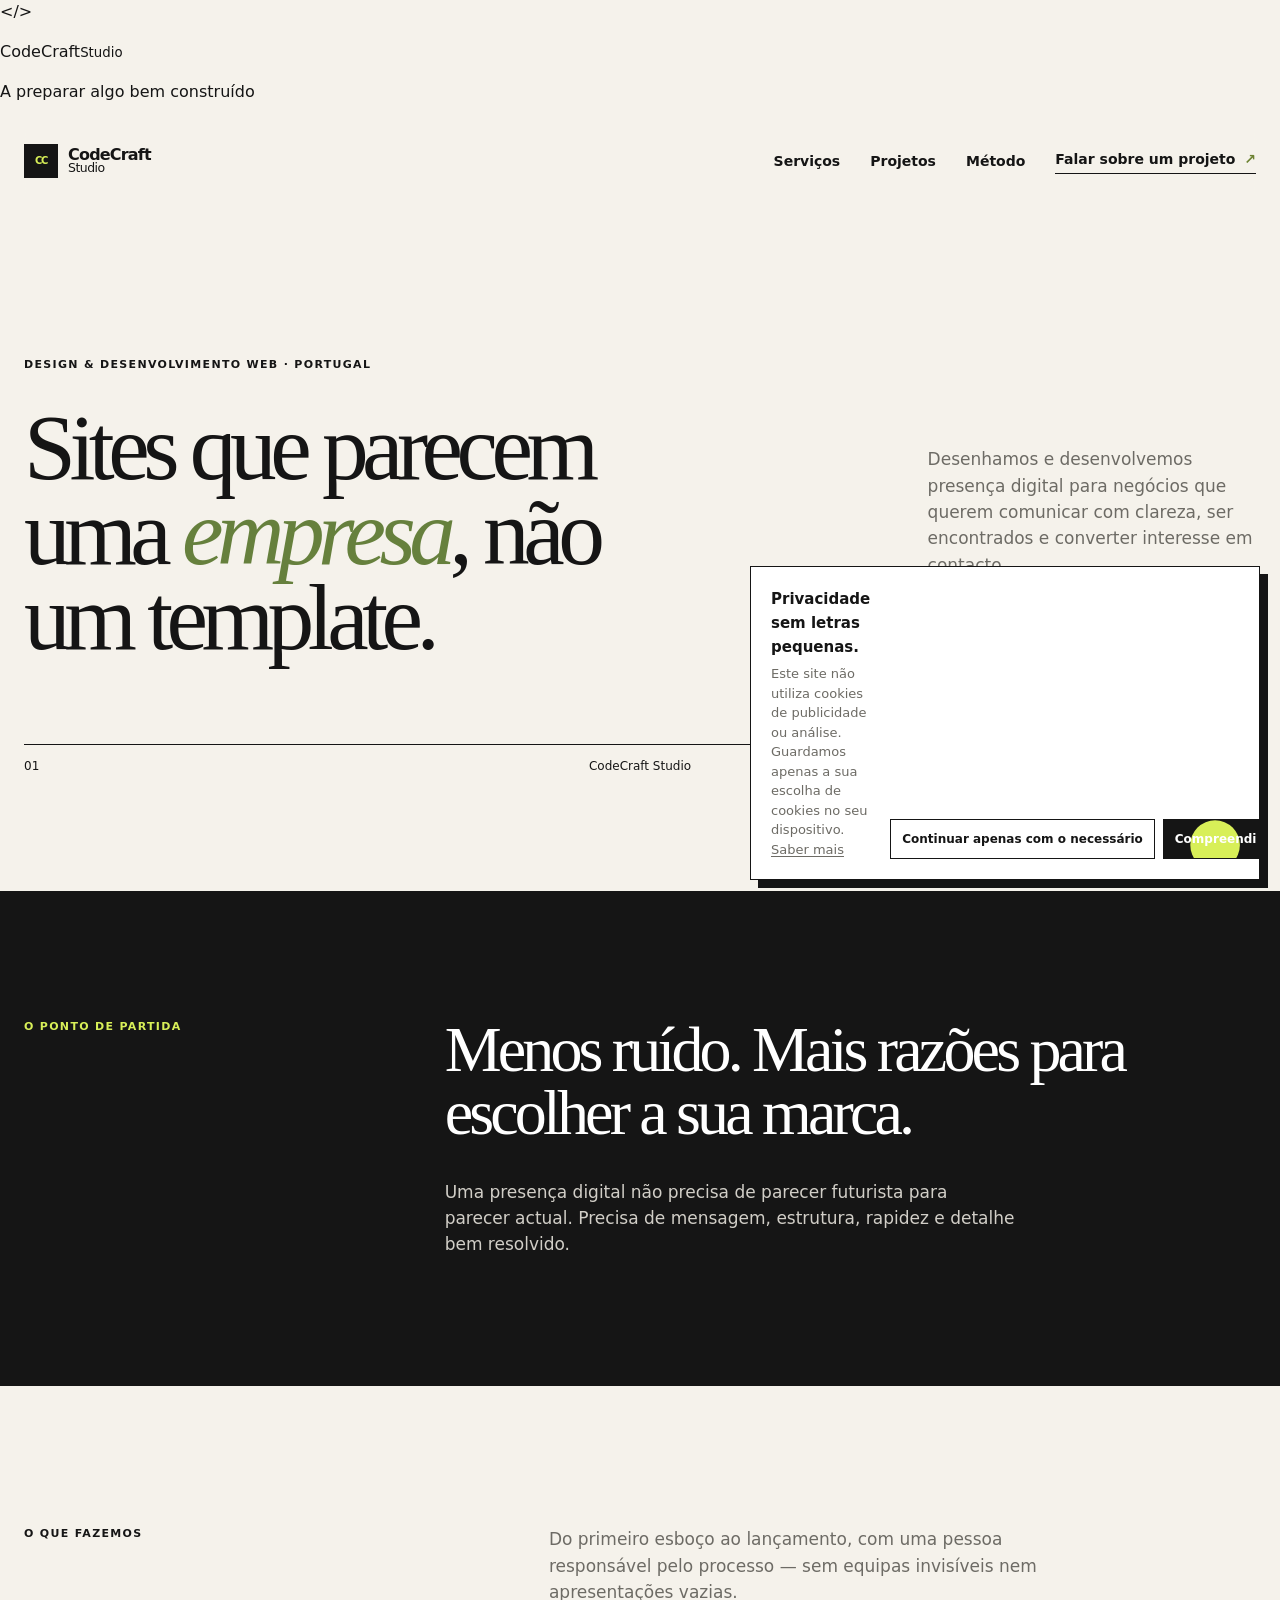
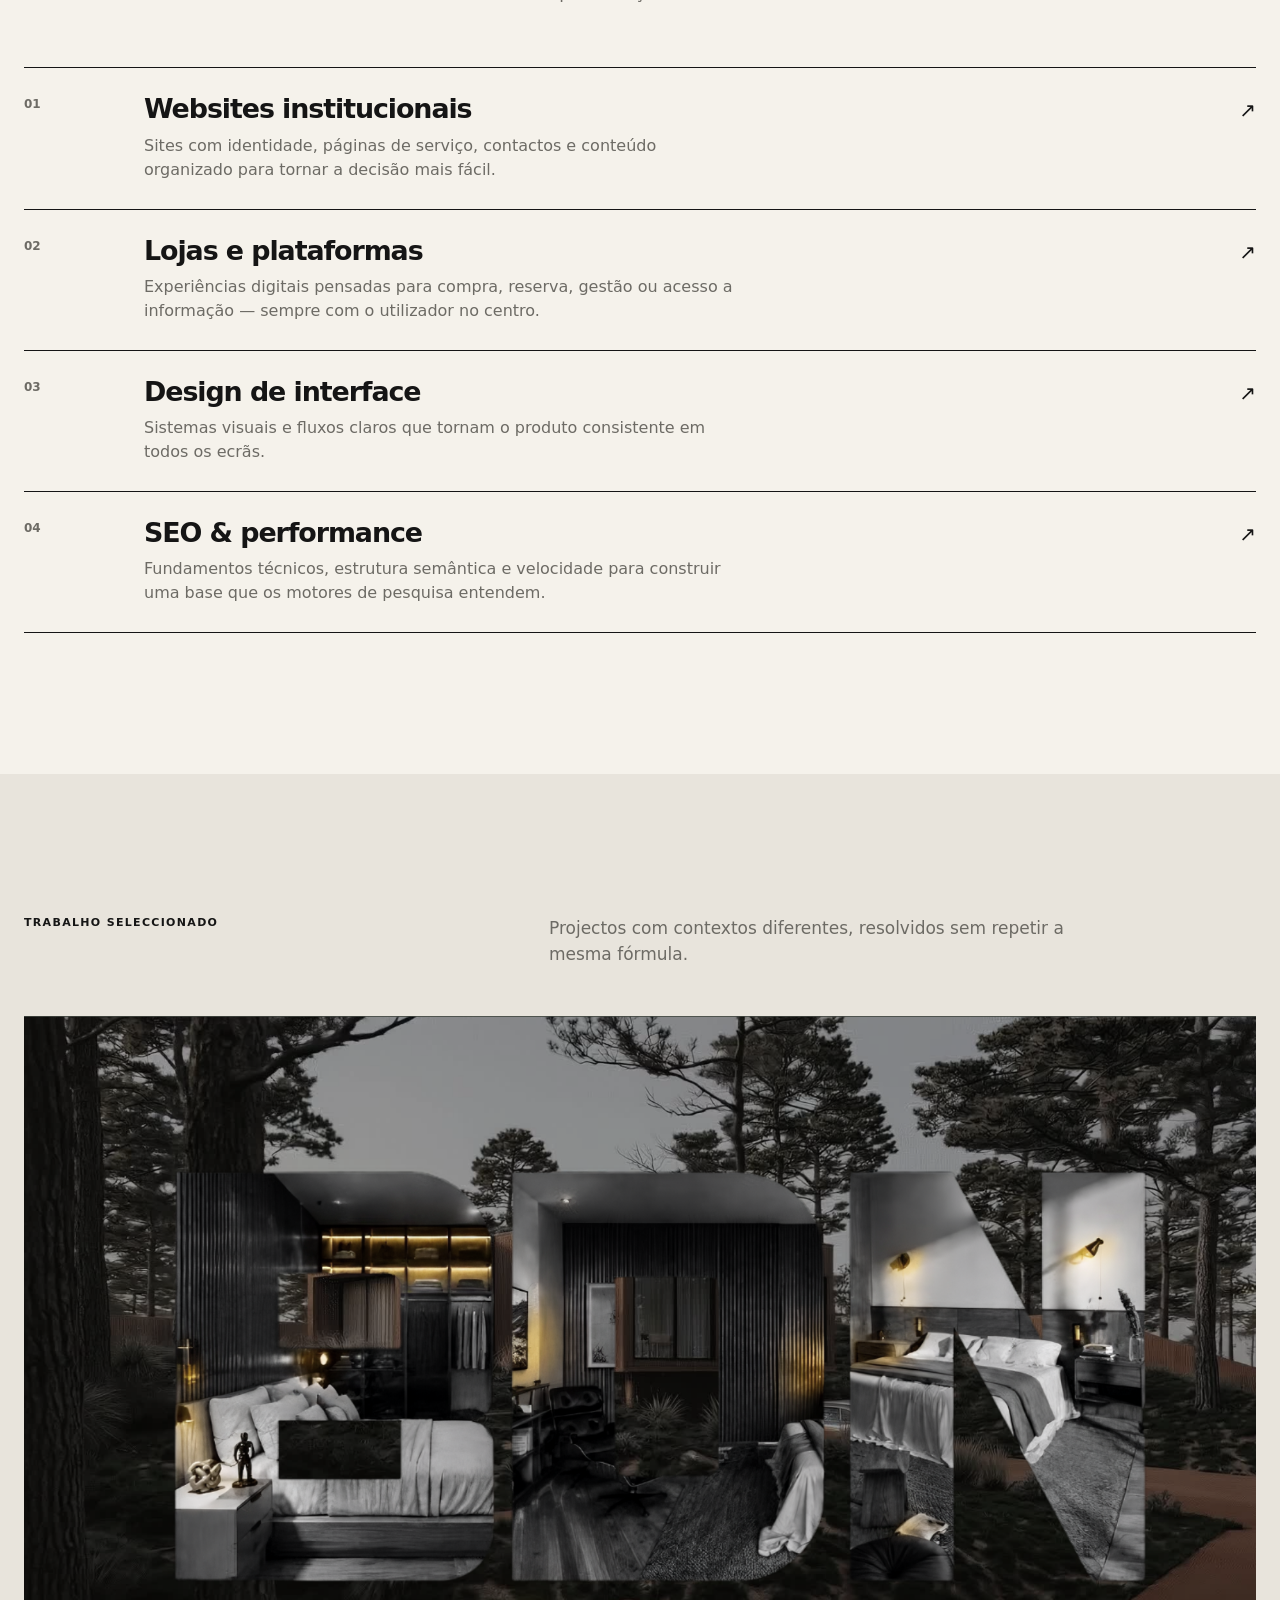
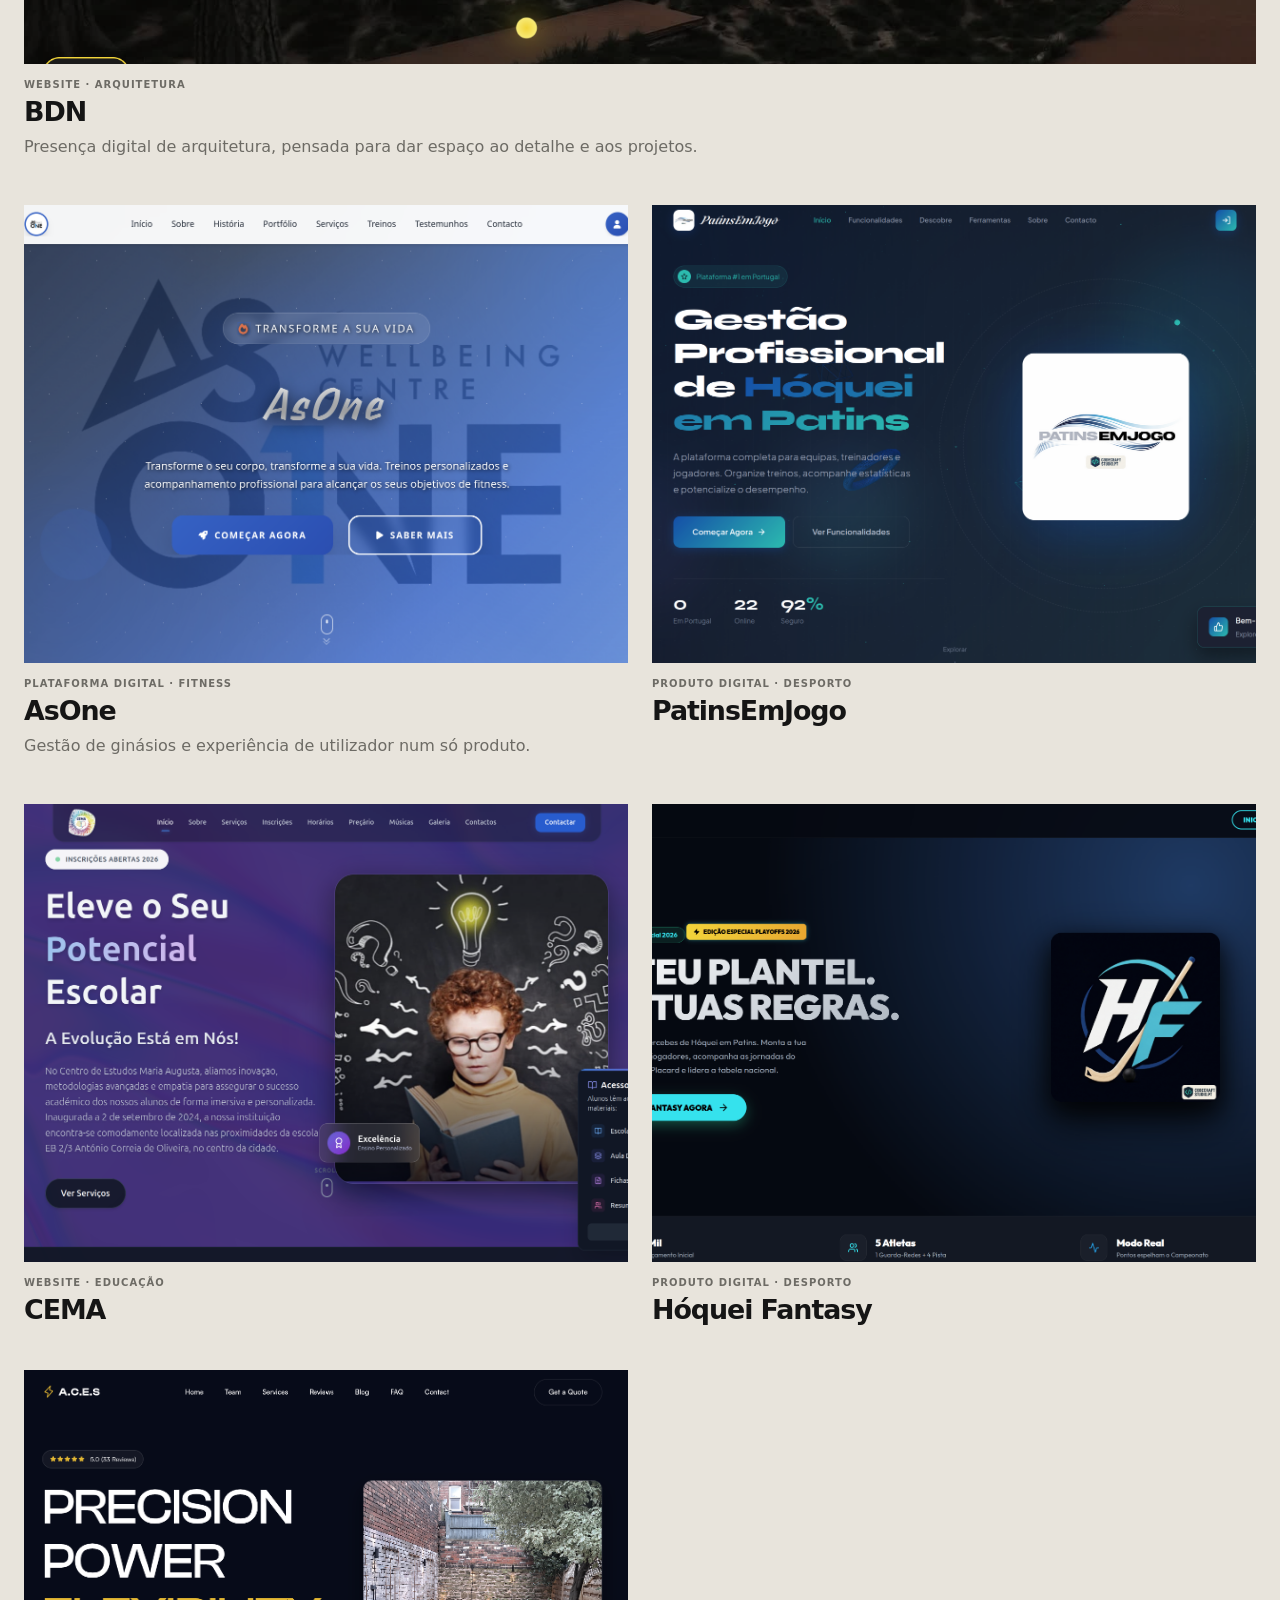
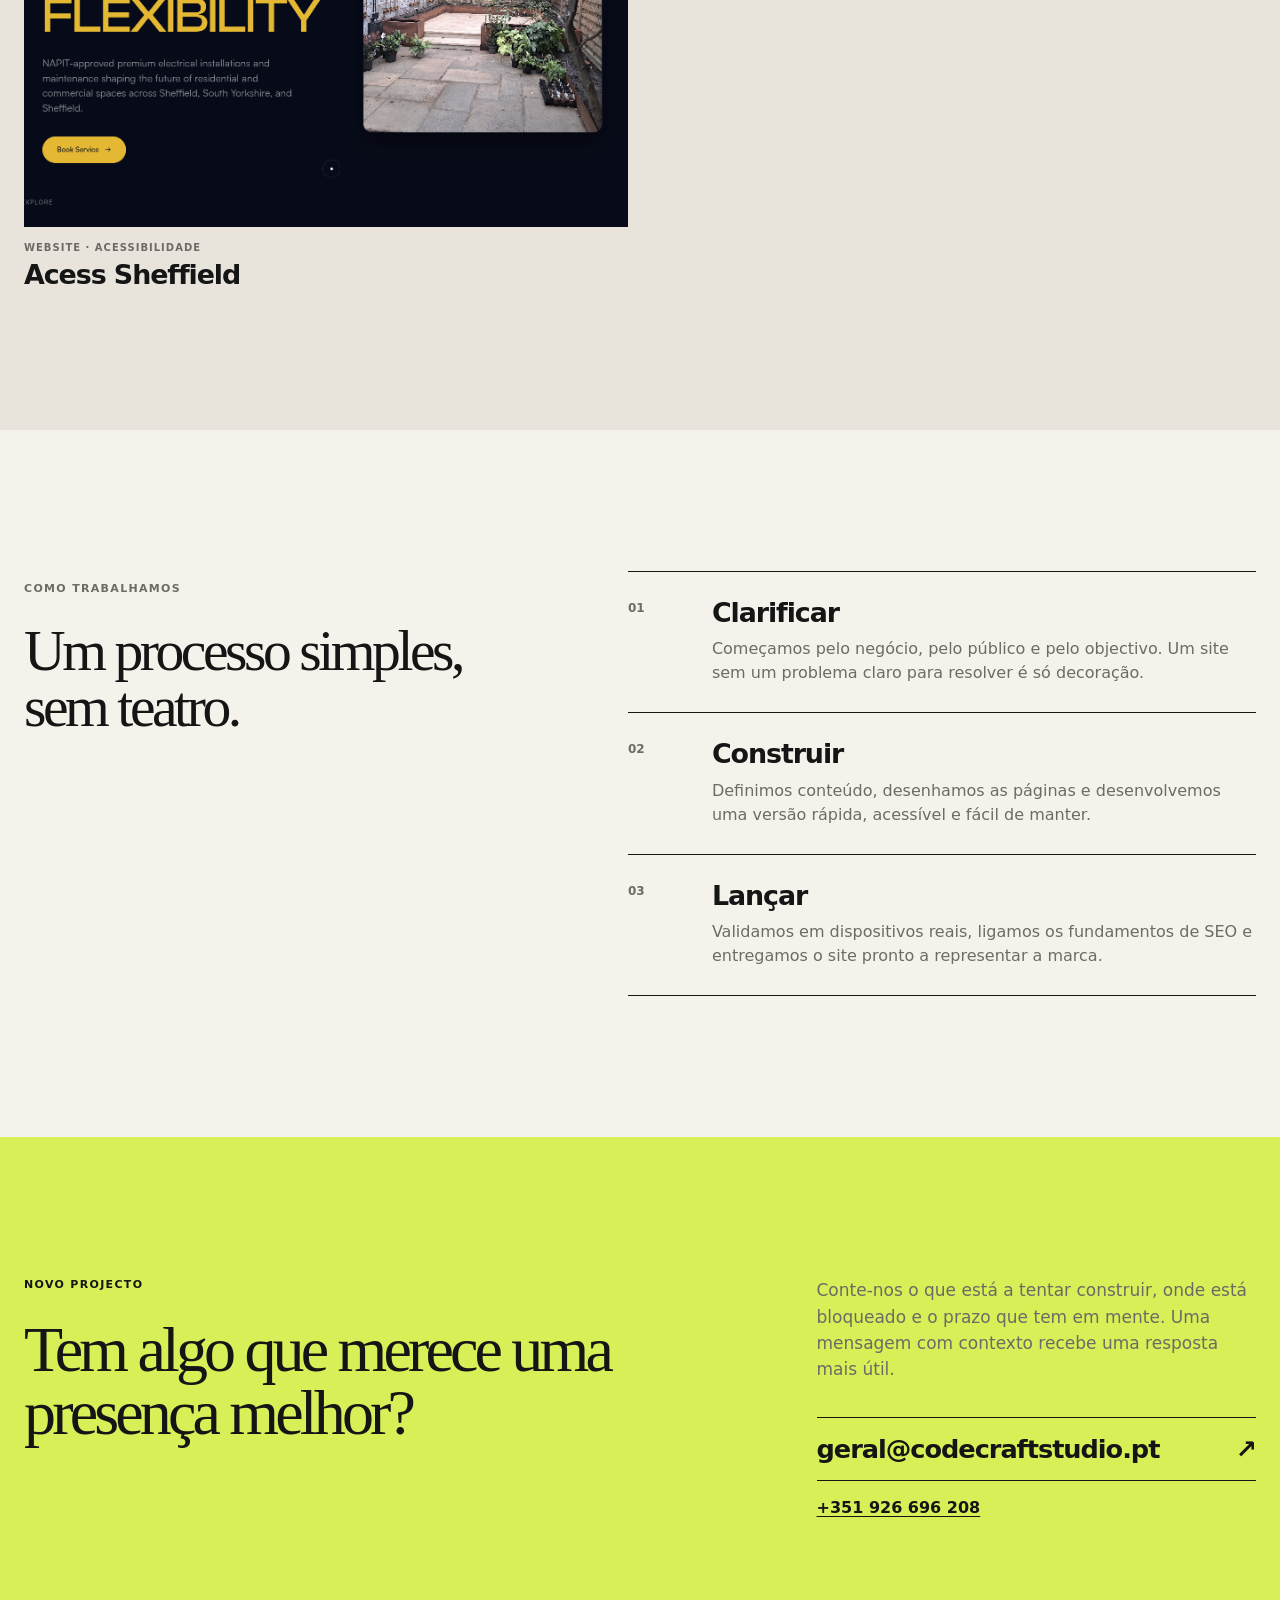
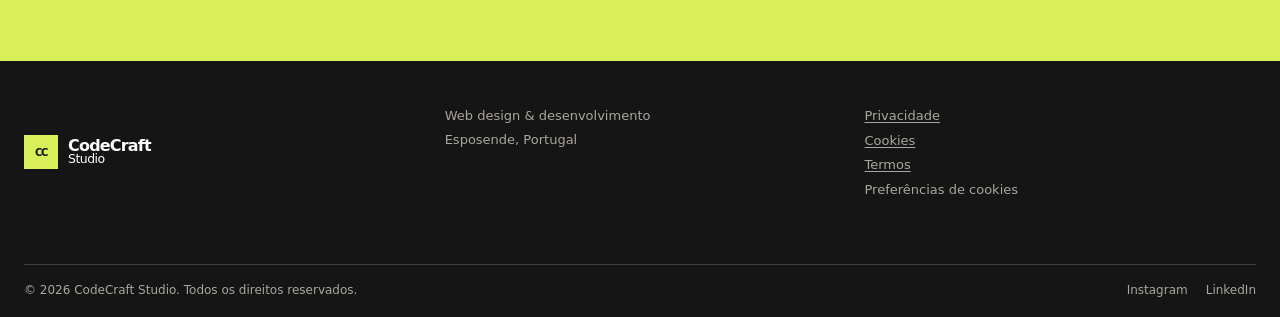
==== index.html @ 7b762110 "Add files via upload" ====
<!doctype html>
<html lang="pt-PT">
<head>
  <meta charset="utf-8">
  <meta name="viewport" content="width=device-width, initial-scale=1">
  <meta name="theme-color" content="#151515">
  <meta name="description" content="CodeCraft Studio cria websites claros, rápidos e pensados para dar trabalho a sério à sua marca.">
  <link rel="canonical" href="https://codecraftstudio.site/">
  <link rel="icon" href="icon-192x192.png" type="image/png">
  <link rel="manifest" href="site.webmanifest">
  <meta property="og:type" content="website">
  <meta property="og:locale" content="pt_PT">
  <meta property="og:title" content="CodeCraft Studio — websites que dão espaço ao seu negócio">
  <meta property="og:description" content="Design, desenvolvimento e estratégia digital para negócios que querem ser levados a sério.">
  <meta property="og:url" content="https://codecraftstudio.site/">
  <meta property="og:image" content="https://codecraftstudio.site/logo2.png">
  <title>CodeCraft Studio — Websites com substância</title>
  <link rel="stylesheet" href="styles.css">
  <link rel="stylesheet" href="fixes.css">
  <link rel="stylesheet" href="motion.css">
  <link rel="stylesheet" href="loader.css">
  <link rel="stylesheet" href="animation-overrides.css">
  <script>document.documentElement.classList.add('loader-enabled');window.setTimeout(function(){document.documentElement.classList.remove('loader-enabled')},3500);</script>
  <script type="application/ld+json">{"@context":"https://schema.org","@type":"ProfessionalService","name":"CodeCraft Studio","url":"https://codecraftstudio.site/","email":"geral@codecraftstudio.pt","telephone":"+351926696208","address":{"@type":"PostalAddress","addressLocality":"Esposende","addressCountry":"PT"},"areaServed":"PT","sameAs":["https://www.instagram.com/code_craft_studio","https://www.linkedin.com/in/gil-abreu-51b3b53b0"]}</script>
</head>
<body>
  <div class="site-loader" role="status" aria-live="polite" aria-label="A carregar o website">
    <div class="loader-inner"><div class="loader-mark">&lt;/&gt;</div><p class="loader-wordmark">CodeCraft<small>Studio</small></p><p class="loader-caption">A preparar algo bem construído</p><div class="loader-track" aria-hidden="true"><span></span></div></div>
  </div>
  <a class="skip-link" href="#conteudo">Saltar para o conteúdo</a>
  <header class="site-header" data-header>
    <div class="shell nav-wrap">
      <a class="brand" href="#top" aria-label="CodeCraft Studio — início"><span class="brand-mark">CC</span><span>CodeCraft<br><small>Studio</small></span></a>
      <button class="menu-button" type="button" aria-expanded="false" aria-controls="main-nav" data-menu-button>Menu <span></span></button>
      <nav id="main-nav" class="main-nav" aria-label="Navegação principal" data-menu>
        <a href="#servicos">Serviços</a><a href="#projetos">Projetos</a><a href="#metodo">Método</a><a class="nav-contact" href="#contacto">Falar sobre um projeto <span aria-hidden="true">↗</span></a>
      </nav>
    </div>
  </header>
  <main id="conteudo">
    <section id="top" class="hero shell">
      <div class="eyebrow">Design & desenvolvimento web · Portugal</div>
      <div class="hero-grid"><h1>Sites que parecem<br>uma <em>empresa</em>, não<br>um template.</h1><div class="hero-aside"><p>Desenhamos e desenvolvemos presença digital para negócios que querem comunicar com clareza, ser encontrados e converter interesse em contacto.</p><a class="button button-dark" href="#contacto">Começar uma conversa <span aria-hidden="true">→</span></a></div></div>
      <div class="hero-rule"><span>01</span><span>CodeCraft Studio</span><span>Esposende · Portugal</span></div>
    </section>
    <section class="statement" aria-labelledby="statement-title"><div class="shell statement-grid"><p class="section-label">O ponto de partida</p><div><h2 id="statement-title">Menos ruído. Mais razões para escolher a sua marca.</h2><p class="lead">Uma presença digital não precisa de parecer futurista para parecer actual. Precisa de mensagem, estrutura, rapidez e detalhe bem resolvido.</p></div></div></section>
    <section id="servicos" class="services shell section"><div class="section-head"><p class="section-label">O que fazemos</p><p>Do primeiro esboço ao lançamento, com uma pessoa responsável pelo processo — sem equipas invisíveis nem apresentações vazias.</p></div><div class="service-list">
      <article><span>01</span><div><h3>Websites institucionais</h3><p>Sites com identidade, páginas de serviço, contactos e conteúdo organizado para tornar a decisão mais fácil.</p></div><span class="service-arrow">↗</span></article>
      <article><span>02</span><div><h3>Lojas e plataformas</h3><p>Experiências digitais pensadas para compra, reserva, gestão ou acesso a informação — sempre com o utilizador no centro.</p></div><span class="service-arrow">↗</span></article>
      <article><span>03</span><div><h3>Design de interface</h3><p>Sistemas visuais e fluxos claros que tornam o produto consistente em todos os ecrãs.</p></div><span class="service-arrow">↗</span></article>
      <article><span>04</span><div><h3>SEO & performance</h3><p>Fundamentos técnicos, estrutura semântica e velocidade para construir uma base que os motores de pesquisa entendem.</p></div><span class="service-arrow">↗</span></article>
    </div></section>
    <section id="projetos" class="work section"><div class="shell"><div class="section-head work-head"><p class="section-label">Trabalho seleccionado</p><p>Projectos com contextos diferentes, resolvidos sem repetir a mesma fórmula.</p></div><div class="work-grid">
      <a class="project project-featured" href="https://bdn.pt" target="_blank" rel="noopener noreferrer"><figure><img src="bdn-showcase.png" alt="Projeto residencial apresentado pela BDN" loading="eager"></figure><div><span>Website · Arquitetura</span><h3>BDN</h3><p>Presença digital de arquitetura, pensada para dar espaço ao detalhe e aos projetos.</p></div></a>
      <a class="project" href="https://asone.pt" target="_blank" rel="noopener noreferrer"><figure><img src="asone.png" alt="Página da plataforma AsOne" loading="lazy"></figure><div><span>Plataforma digital · Fitness</span><h3>AsOne</h3><p>Gestão de ginásios e experiência de utilizador num só produto.</p></div></a>
      <a class="project" href="https://patinsemjogo.pt" target="_blank" rel="noopener noreferrer"><figure><img src="patinsemjogo.png" alt="Página do projeto PatinsEmJogo" loading="lazy"></figure><div><span>Produto digital · Desporto</span><h3>PatinsEmJogo</h3></div></a>
      <a class="project" href="https://cemacentrodeestudos.pt" target="_blank" rel="noopener noreferrer"><figure><img src="cema.png" alt="Página do CEMA" loading="lazy"></figure><div><span>Website · Educação</span><h3>CEMA</h3></div></a>
      <a class="project" href="https://hoqueifantasy.site" target="_blank" rel="noopener noreferrer"><figure><img src="hoqueifantasy.png" alt="Página do Hóquei Fantasy" loading="lazy"></figure><div><span>Produto digital · Desporto</span><h3>Hóquei Fantasy</h3></div></a>
      <a class="project" href="https://acessheffield.co.uk" target="_blank" rel="noopener noreferrer"><figure><img src="aces.png" alt="Página da Acess Sheffield" loading="lazy"></figure><div><span>Website · Acessibilidade</span><h3>Acess Sheffield</h3></div></a>
    </div></div></section>
    <section id="metodo" class="method shell section"><div class="method-title"><p class="section-label">Como trabalhamos</p><h2>Um processo simples, sem teatro.</h2></div><ol>
      <li><span>01</span><div><h3>Clarificar</h3><p>Começamos pelo negócio, pelo público e pelo objectivo. Um site sem um problema claro para resolver é só decoração.</p></div></li>
      <li><span>02</span><div><h3>Construir</h3><p>Definimos conteúdo, desenhamos as páginas e desenvolvemos uma versão rápida, acessível e fácil de manter.</p></div></li>
      <li><span>03</span><div><h3>Lançar</h3><p>Validamos em dispositivos reais, ligamos os fundamentos de SEO e entregamos o site pronto a representar a marca.</p></div></li>
    </ol></section>
    <section id="contacto" class="contact"><div class="shell contact-grid"><div><p class="section-label">Novo projecto</p><h2>Tem algo que merece uma presença melhor?</h2></div><div class="contact-content"><p>Conte-nos o que está a tentar construir, onde está bloqueado e o prazo que tem em mente. Uma mensagem com contexto recebe uma resposta mais útil.</p><a class="contact-mail" href="mailto:geral@codecraftstudio.pt">geral@codecraftstudio.pt <span>↗</span></a><a class="contact-phone" href="tel:+351926696208">+351 926 696 208</a></div></div></section>
  </main>
  <footer class="site-footer"><div class="shell footer-top"><a class="brand brand-footer" href="#top"><span class="brand-mark">CC</span><span>CodeCraft<br><small>Studio</small></span></a><div><p>Web design & desenvolvimento</p><p>Esposende, Portugal</p></div><div class="footer-links"><a href="privacy.html">Privacidade</a><a href="cookies.html">Cookies</a><a href="terms.html">Termos</a><button type="button" data-open-consent>Preferências de cookies</button></div></div><div class="shell footer-bottom"><p>© <span data-year></span> CodeCraft Studio. Todos os direitos reservados.</p><div><a href="https://www.instagram.com/code_craft_studio" target="_blank" rel="noopener noreferrer">Instagram</a><a href="https://www.linkedin.com/in/gil-abreu-51b3b53b0" target="_blank" rel="noopener noreferrer">LinkedIn</a></div></div></footer>
  <aside class="cookie-banner" hidden data-cookie-banner aria-label="Preferências de cookies"><div><strong>Privacidade sem letras pequenas.</strong><p>Este site não utiliza cookies de publicidade ou análise. Guardamos apenas a sua escolha de cookies no seu dispositivo. <a href="cookies.html">Saber mais</a></p></div><div class="cookie-actions"><button class="button button-plain" type="button" data-cookie-necessary>Continuar apenas com o necessário</button><button class="button button-dark" type="button" data-cookie-accept>Compreendi</button></div></aside>
  <dialog class="consent-dialog" data-consent-dialog aria-labelledby="consent-title"><form method="dialog"><button class="dialog-close" aria-label="Fechar">×</button><p class="section-label">Preferências de cookies</p><h2 id="consent-title">Só o estritamente necessário.</h2><p>Não carregamos serviços de medição, publicidade ou perfis de redes sociais. A escolha abaixo é guardada localmente para não voltar a mostrar este aviso a cada visita.</p><div class="cookie-row"><div><strong>Necessários</strong><small>Guardam a sua escolha de privacidade.</small></div><span class="always-on">Sempre activos</span></div><div class="dialog-actions"><button class="button button-plain" value="close">Fechar</button><button class="button button-dark" type="button" data-cookie-necessary>Guardar preferência</button></div></form></dialog>
  <script src="main.js"></script>
  <script src="motion.js"></script>
  <script src="loader.js"></script>
</body>
</html>
---- styles.css ----
:root{--ink:#151515;--paper:#f5f2eb;--white:#fff;--muted:#6d6b65;--line:#d4d0c7;--lime:#d8ef58;--serif:Georgia,'Times New Roman',serif;--sans:Inter,ui-sans-serif,system-ui,-apple-system,BlinkMacSystemFont,'Segoe UI',sans-serif}*{box-sizing:border-box}html{scroll-behavior:smooth}body{margin:0;background:var(--paper);color:var(--ink);font-family:var(--sans);font-size:16px;line-height:1.5}a{color:inherit;text-underline-offset:.18em}button{font:inherit}.shell{width:min(100% - 48px,1240px);margin-inline:auto}.skip-link{position:fixed;top:8px;left:8px;z-index:99;transform:translateY(-160%);background:var(--lime);color:var(--ink);padding:10px 14px}.skip-link:focus{transform:none}.site-header{position:sticky;top:0;z-index:10;background:color-mix(in srgb,var(--paper) 92%,transparent);border-bottom:1px solid transparent;backdrop-filter:blur(12px)}.site-header.is-scrolled{border-color:var(--line)}.nav-wrap{min-height:82px;display:flex;align-items:center;justify-content:space-between}.brand{display:inline-flex;align-items:center;gap:10px;text-decoration:none;font-weight:800;line-height:.78;letter-spacing:-.05em}.brand small{font-size:.78em;font-weight:500;letter-spacing:-.04em}.brand-mark{width:34px;height:34px;display:grid;place-items:center;background:var(--ink);color:var(--lime);font-size:10px;letter-spacing:-.13em}.main-nav{display:flex;align-items:center;gap:30px;font-size:14px;font-weight:600}.main-nav a{text-decoration:none}.main-nav>a:not(.nav-contact):hover{color:var(--muted)}.nav-contact{border-bottom:1px solid var(--ink);padding-bottom:3px}.nav-contact span{color:#6d8232;margin-left:4px}.menu-button{display:none;border:0;background:none;font-weight:700}.menu-button span{display:inline-block;width:14px;border-top:1px solid;margin-left:5px;vertical-align:middle}.hero{padding:clamp(86px,12vw,174px) 0 0}.eyebrow,.section-label{margin:0;text-transform:uppercase;letter-spacing:.12em;font-size:11px;font-weight:800}.hero-grid{display:grid;grid-template-columns:minmax(0,1.65fr) minmax(280px,.65fr);align-items:end;gap:70px;margin:32px 0 84px}.hero h1{margin:0;font-family:var(--serif);font-size:clamp(50px,7.3vw,108px);line-height:.91;font-weight:400;letter-spacing:-.07em}.hero h1 em{color:#66803d;font-style:italic}.hero-aside{padding-bottom:5px}.hero-aside p,.section-head>p:last-child,.lead,.contact-content>p{margin:0;color:var(--muted);font-size:17px;line-height:1.55}.button{display:inline-flex;align-items:center;justify-content:center;gap:20px;border:1px solid var(--ink);padding:13px 16px;text-decoration:none;cursor:pointer;font-size:14px;font-weight:750;transition:background .18s,color .18s}.button-dark{margin-top:28px;background:var(--ink);color:var(--white)}.button-dark:hover{background:var(--lime);color:var(--ink)}.button-plain{background:transparent;color:var(--ink)}.button-plain:hover{background:var(--ink);color:var(--white)}.hero-rule{display:grid;grid-template-columns:1fr 1fr 1fr;padding:12px 0;border-top:1px solid var(--ink);font-size:12px}.hero-rule span:nth-child(2){text-align:center}.hero-rule span:last-child{text-align:right}.statement{margin-top:104px;padding:clamp(60px,10vw,145px) 0;background:var(--ink);color:var(--white)}.statement-grid{display:grid;grid-template-columns:.65fr 1.35fr;gap:30px}.statement .section-label{color:var(--lime)}h2{margin:0;font-family:var(--serif);font-size:clamp(38px,5vw,72px);font-weight:400;letter-spacing:-.06em;line-height:.98}.statement h2{max-width:790px}.lead{max-width:570px;margin-top:34px;color:#d1cec7}.section{padding:clamp(76px,11vw,150px) 0}.section-head{display:grid;grid-template-columns:.7fr 1fr;gap:30px;align-items:start;margin-bottom:62px}.section-head>p:last-child{max-width:535px}.service-list{border-top:1px solid var(--ink)}.service-list article{display:grid;grid-template-columns:100px 1fr 40px;gap:20px;padding:27px 0;border-bottom:1px solid var(--ink);align-items:start}.service-list article>span:first-child,.method li>span{font-size:12px;font-weight:700;color:var(--muted)}.service-list h3,.project h3,.method h3{margin:0;font-size:clamp(21px,2.1vw,30px);letter-spacing:-.04em;line-height:1.05}.service-list p,.method p{margin:10px 0 0;max-width:590px;color:var(--muted)}.service-arrow{text-align:right;font-size:20px}.work{background:#e8e4dc}.work-head{margin-bottom:48px}.work-grid{display:grid;grid-template-columns:repeat(2,1fr);gap:46px 24px}.project{display:block;text-decoration:none}.project-featured{grid-column:span 2}.project figure{margin:0;overflow:hidden;background:#d7d2c8;aspect-ratio:1.32}.project-featured figure{aspect-ratio:1.9}.project img{width:100%;height:100%;object-fit:cover;object-position:top;filter:saturate(.72);transition:transform .45s ease,filter .45s ease}.project:hover img{transform:scale(1.025);filter:saturate(1)}.project div{padding-top:13px}.project span{display:block;color:var(--muted);text-transform:uppercase;letter-spacing:.1em;font-size:10px;font-weight:750;margin-bottom:6px}.project p{margin:9px 0 0;color:var(--muted)}.method{display:grid;grid-template-columns:.9fr 1.1fr;gap:90px}.method-title h2{font-size:clamp(42px,4.5vw,62px);margin-top:25px}.method ol{margin:0;padding:0;list-style:none;border-top:1px solid var(--ink)}.method li{display:grid;grid-template-columns:64px 1fr;gap:20px;padding:27px 0;border-bottom:1px solid var(--ink)}.contact{background:var(--lime);padding:clamp(75px,11vw,145px) 0}.contact-grid{display:grid;grid-template-columns:1.25fr .75fr;gap:60px}.contact h2{max-width:650px;margin-top:25px}.contact-content{align-self:end}.contact-mail{display:flex;justify-content:space-between;gap:10px;margin-top:34px;padding:12px 0;border-top:1px solid var(--ink);border-bottom:1px solid var(--ink);font-size:clamp(20px,2vw,29px);font-weight:760;letter-spacing:-.04em;text-decoration:none}.contact-phone{display:inline-block;margin-top:15px;font-weight:650}.site-footer{background:var(--ink);color:var(--white);padding:45px 0 18px}.footer-top{display:grid;grid-template-columns:1fr 1fr 1fr;gap:30px;padding-bottom:65px}.brand-footer .brand-mark{background:var(--lime);color:var(--ink)}.footer-top p{margin:0 0 5px;color:#aaa69e;font-size:13px}.footer-links{display:flex;flex-direction:column;gap:5px;align-items:flex-start;font-size:13px}.footer-links a,.footer-links button{color:#aaa69e;background:none;border:0;padding:0;text-align:left;cursor:pointer}.footer-links a:hover,.footer-links button:hover{color:var(--white)}.footer-bottom{display:flex;justify-content:space-between;border-top:1px solid #3e3d3a;padding-top:16px;color:#aaa69e;font-size:12px}.footer-bottom p{margin:0}.footer-bottom div{display:flex;gap:18px}.footer-bottom a{text-decoration:none}.cookie-banner{position:fixed;z-index:20;right:20px;bottom:20px;max-width:510px;padding:20px;background:var(--white);border:1px solid var(--ink);box-shadow:8px 8px 0 var(--ink);display:flex;align-items:end;gap:20px}.cookie-banner strong{font-size:15px}.cookie-banner p{margin:5px 0 0;color:var(--muted);font-size:13px}.cookie-actions{display:flex;gap:8px;flex-shrink:0}.cookie-actions .button{margin:0;padding:10px 11px;font-size:12px}.consent-dialog{width:min(100% - 32px,560px);border:1px solid var(--ink);padding:34px;background:var(--paper);box-shadow:12px 12px 0 var(--ink)}.consent-dialog::backdrop{background:rgba(21,21,21,.7)}.consent-dialog h2{font-size:38px;margin:18px 0}.consent-dialog p{color:var(--muted)}.dialog-close{float:right;border:0;background:none;font-size:30px;cursor:pointer}.cookie-row{display:flex;justify-content:space-between;align-items:center;margin:28px 0;padding:14px 0;border-block:1px solid var(--line)}.cookie-row small{display:block;color:var(--muted);font-size:12px}.always-on{font-size:12px;font-weight:750}.dialog-actions{display:flex;justify-content:flex-end;gap:8px}.dialog-actions .button{margin:0}.legal-main{padding:clamp(80px,10vw,140px) 0}.legal-heading{max-width:800px;border-bottom:1px solid var(--ink);padding-bottom:50px;margin-bottom:50px}.legal-heading h1{font-family:var(--serif);font-size:clamp(48px,7vw,90px);font-weight:400;letter-spacing:-.06em;line-height:.95;margin:20px 0}.legal-heading p{color:var(--muted);max-width:620px}.legal-layout{display:grid;grid-template-columns:220px minmax(0,720px);gap:70px}.legal-layout nav{font-size:13px;line-height:1.8}.legal-layout nav a{display:block}.legal-content h2{font-family:var(--sans);font-size:22px;font-weight:800;letter-spacing:-.04em;line-height:1.1;margin:0 0 12px}.legal-content section+section{margin-top:42px}.legal-content p,.legal-content li{color:#4f4d48}.legal-content ul{padding-left:20px}.legal-content a{font-weight:650}.legal-note{border-left:3px solid var(--lime);padding:15px 18px;background:#ebe8df;color:#4f4d48;font-size:14px}.legal-date{font-size:13px;color:var(--muted)}@media (max-width:720px){.shell{width:min(100% - 32px,1240px)}.nav-wrap{min-height:68px}.menu-button{display:block;position:relative;z-index:3}.main-nav{display:none;position:absolute;top:68px;left:0;right:0;background:var(--paper);border-bottom:1px solid var(--ink);padding:20px 16px 24px;align-items:flex-start;flex-direction:column;gap:18px}.main-nav.is-open{display:flex}.hero{padding-top:74px}.hero-grid,.statement-grid,.section-head,.method,.contact-grid{grid-template-columns:1fr;gap:28px}.hero-grid{margin-bottom:58px}.hero h1{font-size:clamp(48px,14vw,74px)}.hero-rule span:nth-child(2){text-align:right}.hero-rule span:last-child{display:none}.statement{margin-top:72px}.section-head{margin-bottom:40px}.service-list article{grid-template-columns:42px 1fr 20px;gap:12px}.service-list p{font-size:15px}.work-grid{grid-template-columns:1fr;gap:35px}.project-featured{grid-column:auto}.project-featured figure,.project figure{aspect-ratio:1.28}.method{gap:45px}.contact-content{align-self:auto}.footer-top{grid-template-columns:1fr 1fr;padding-bottom:42px}.footer-top .footer-links{grid-column:span 2}.footer-bottom{display:block}.footer-bottom div{margin-top:10px}.cookie-banner{right:12px;bottom:12px;left:12px;max-width:none;display:block}.cookie-actions{margin-top:15px}.cookie-actions .button{flex:1}.legal-layout{grid-template-columns:1fr;gap:26px}.legal-layout nav{display:flex;gap:12px;flex-wrap:wrap}.legal-layout nav a{border:1px solid var(--line);padding:4px 8px}.legal-heading{padding-bottom:34px;margin-bottom:34px}}@media (prefers-reduced-motion:reduce){html{scroll-behavior:auto}.project img{transition:none}}
---- fixes.css ----
.cookie-banner[hidden]{display:none!important}
---- motion.css ----
/* Motion layer: all effects are progressive enhancement and remain optional. */
.progress-line{position:fixed;inset:0 auto auto 0;z-index:50;width:100%;height:3px;transform:scaleX(0);transform-origin:left;background:var(--lime);mix-blend-mode:multiply;pointer-events:none}.has-motion [data-reveal]{opacity:0;transform:translate3d(0,28px,0);transition:opacity .7s cubic-bezier(.22,1,.36,1),transform .7s cubic-bezier(.22,1,.36,1);transition-delay:calc(var(--reveal-delay,0) * 85ms)}.has-motion [data-reveal="hero-title"]{transform:translate3d(0,38px,0);transition-duration:.9s}.has-motion [data-reveal="rule"]{transform:scaleX(.88);transform-origin:left}.has-motion [data-reveal].is-visible{opacity:1;transform:translate3d(0,0,0)}.has-motion [data-reveal="rule"].is-visible{transform:scaleX(1)}.button{position:relative;overflow:hidden;isolation:isolate;transition:transform .22s cubic-bezier(.22,1,.36,1),background .22s,color .22s}.button::before{content:"";position:absolute;z-index:-1;inset:auto -10% -130%;width:120%;aspect-ratio:1;border-radius:50%;background:var(--lime);transition:transform .38s cubic-bezier(.22,1,.36,1);transform:translateY(0) scale(.4)}.button:hover{transform:translateY(-3px)}.button:hover::before{transform:translateY(-57%) scale(1)}.button-dark:hover{background:var(--ink);color:var(--ink)}.button-dark:hover span{transform:translateX(4px)}.button span{transition:transform .2s ease}.service-list article{position:relative;transition:padding .3s cubic-bezier(.22,1,.36,1),color .25s ease}.service-list article::before{content:"";position:absolute;inset:0 0 0 -100vw;background:var(--lime);z-index:-1;transform:scaleX(0);transform-origin:left;transition:transform .42s cubic-bezier(.22,1,.36,1)}.service-list article:hover{padding-inline:18px}.service-list article:hover::before{transform:scaleX(1)}.service-list article:hover .service-arrow{transform:translate(4px,-4px)}.service-arrow{transition:transform .25s ease}.project figure{position:relative}.project figure::after{content:"";position:absolute;inset:0;pointer-events:none;background:radial-gradient(300px circle at var(--spot-x,50%) var(--spot-y,50%),rgba(216,239,88,.2),transparent 45%);opacity:0;transition:opacity .3s ease}.project:hover figure::after{opacity:1}.project:hover h3{text-decoration:underline;text-decoration-color:#7d9643;text-underline-offset:5px}.main-nav a{position:relative}.main-nav>a:not(.nav-contact)::after{content:"";position:absolute;left:0;right:0;bottom:-6px;height:1px;background:var(--ink);transform:scaleX(0);transform-origin:right;transition:transform .25s ease}.main-nav>a:not(.nav-contact):hover::after{transform:scaleX(1);transform-origin:left}.site-header{transition:border-color .25s ease,background .25s ease}.hero h1 em{display:inline-block;animation:accent-breathe 4.6s ease-in-out infinite}@keyframes accent-breathe{50%{transform:translateY(-3px);color:#8da755}}.contact-mail{transition:padding .25s ease,letter-spacing .25s ease}.contact-mail:hover{padding-inline:10px;letter-spacing:-.02em}.contact-mail span{transition:transform .25s ease}.contact-mail:hover span{transform:translate(4px,-4px)}.footer-links a,.footer-links button{transition:color .2s ease,transform .2s ease}.footer-links a:hover,.footer-links button:hover{transform:translateX(4px)}@media (max-width:720px){.service-list article:hover{padding-inline:8px}.progress-line{height:2px}}@media (prefers-reduced-motion:reduce){.progress-line{display:none}.has-motion [data-reveal]{opacity:1;transform:none;transition:none}.button,.button span,.service-list article,.service-arrow,.project figure::after,.main-nav>a:not(.nav-contact)::after,.hero h1 em,.contact-mail,.contact-mail span,.footer-links a,.footer-links button{transition:none;animation:none}.button:hover{transform:none}.service-list article:hover{padding-inline:0}.service-list article::before{display:none}}
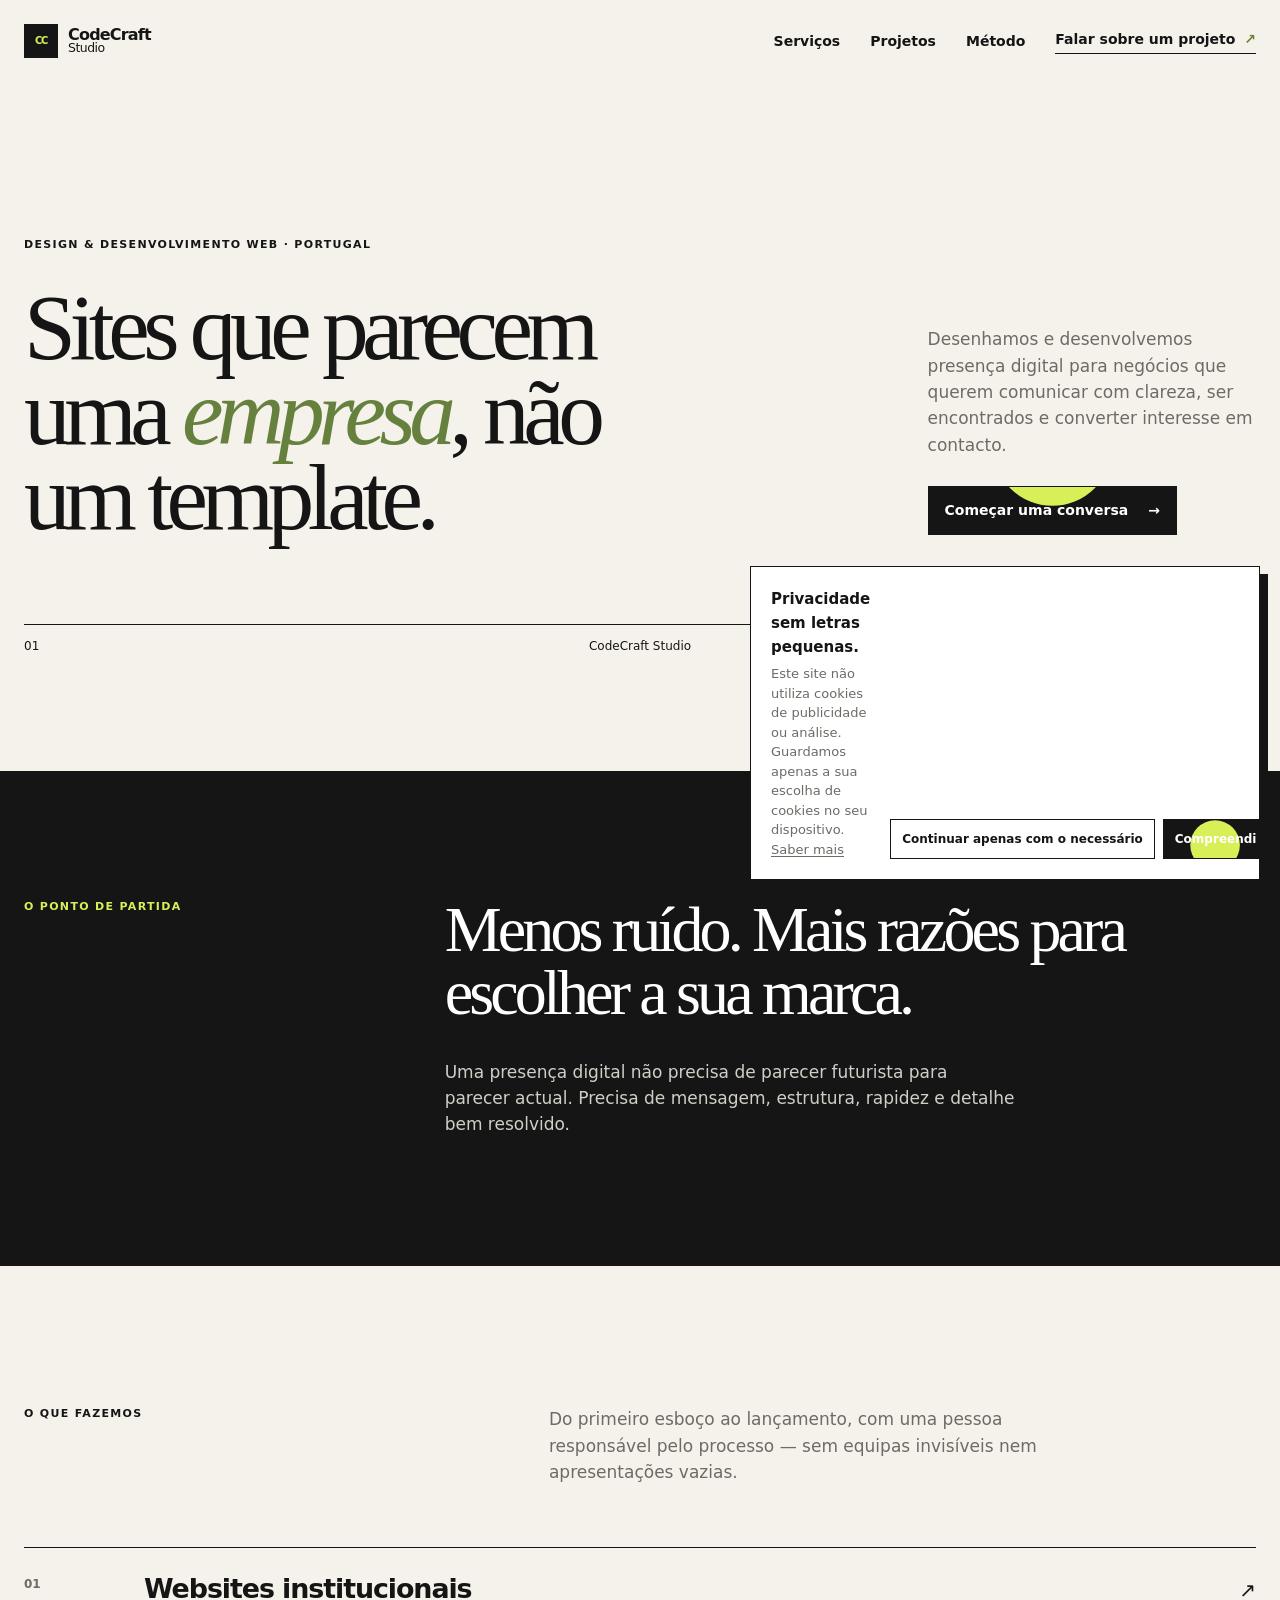
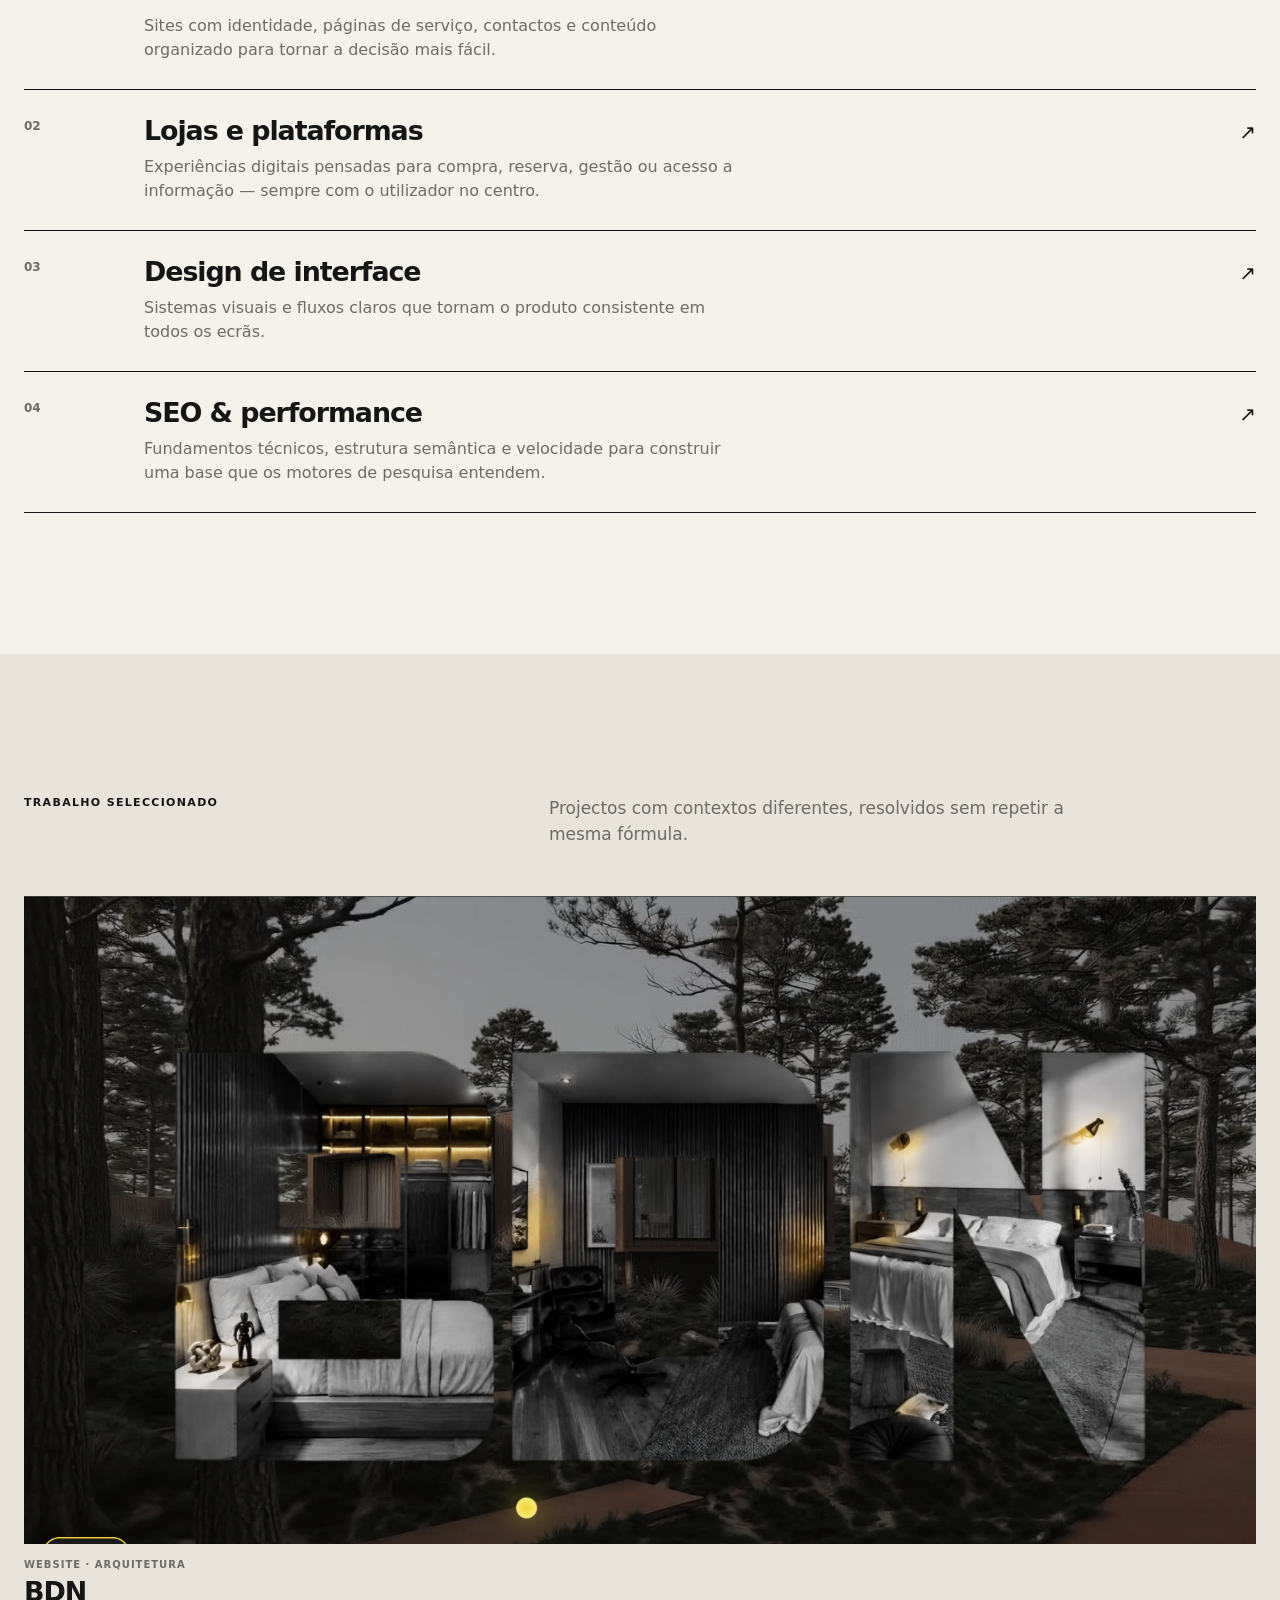
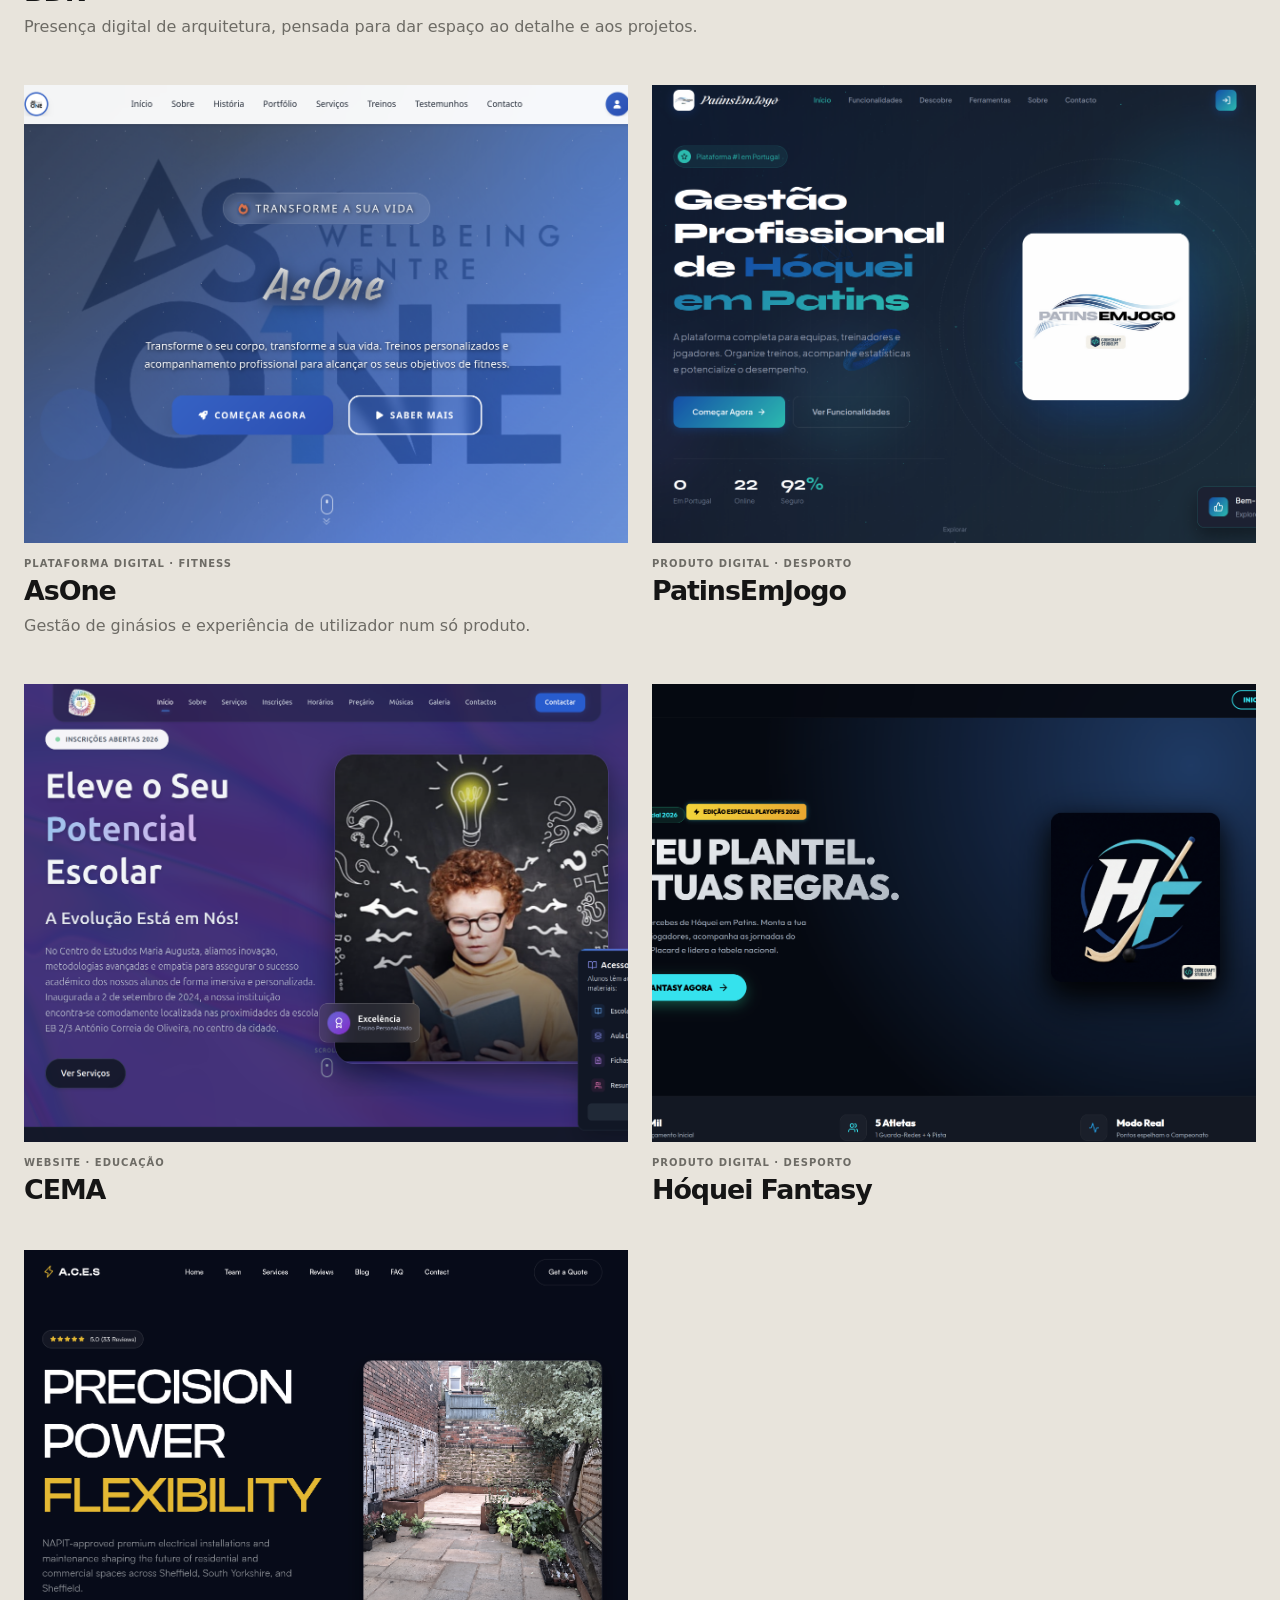
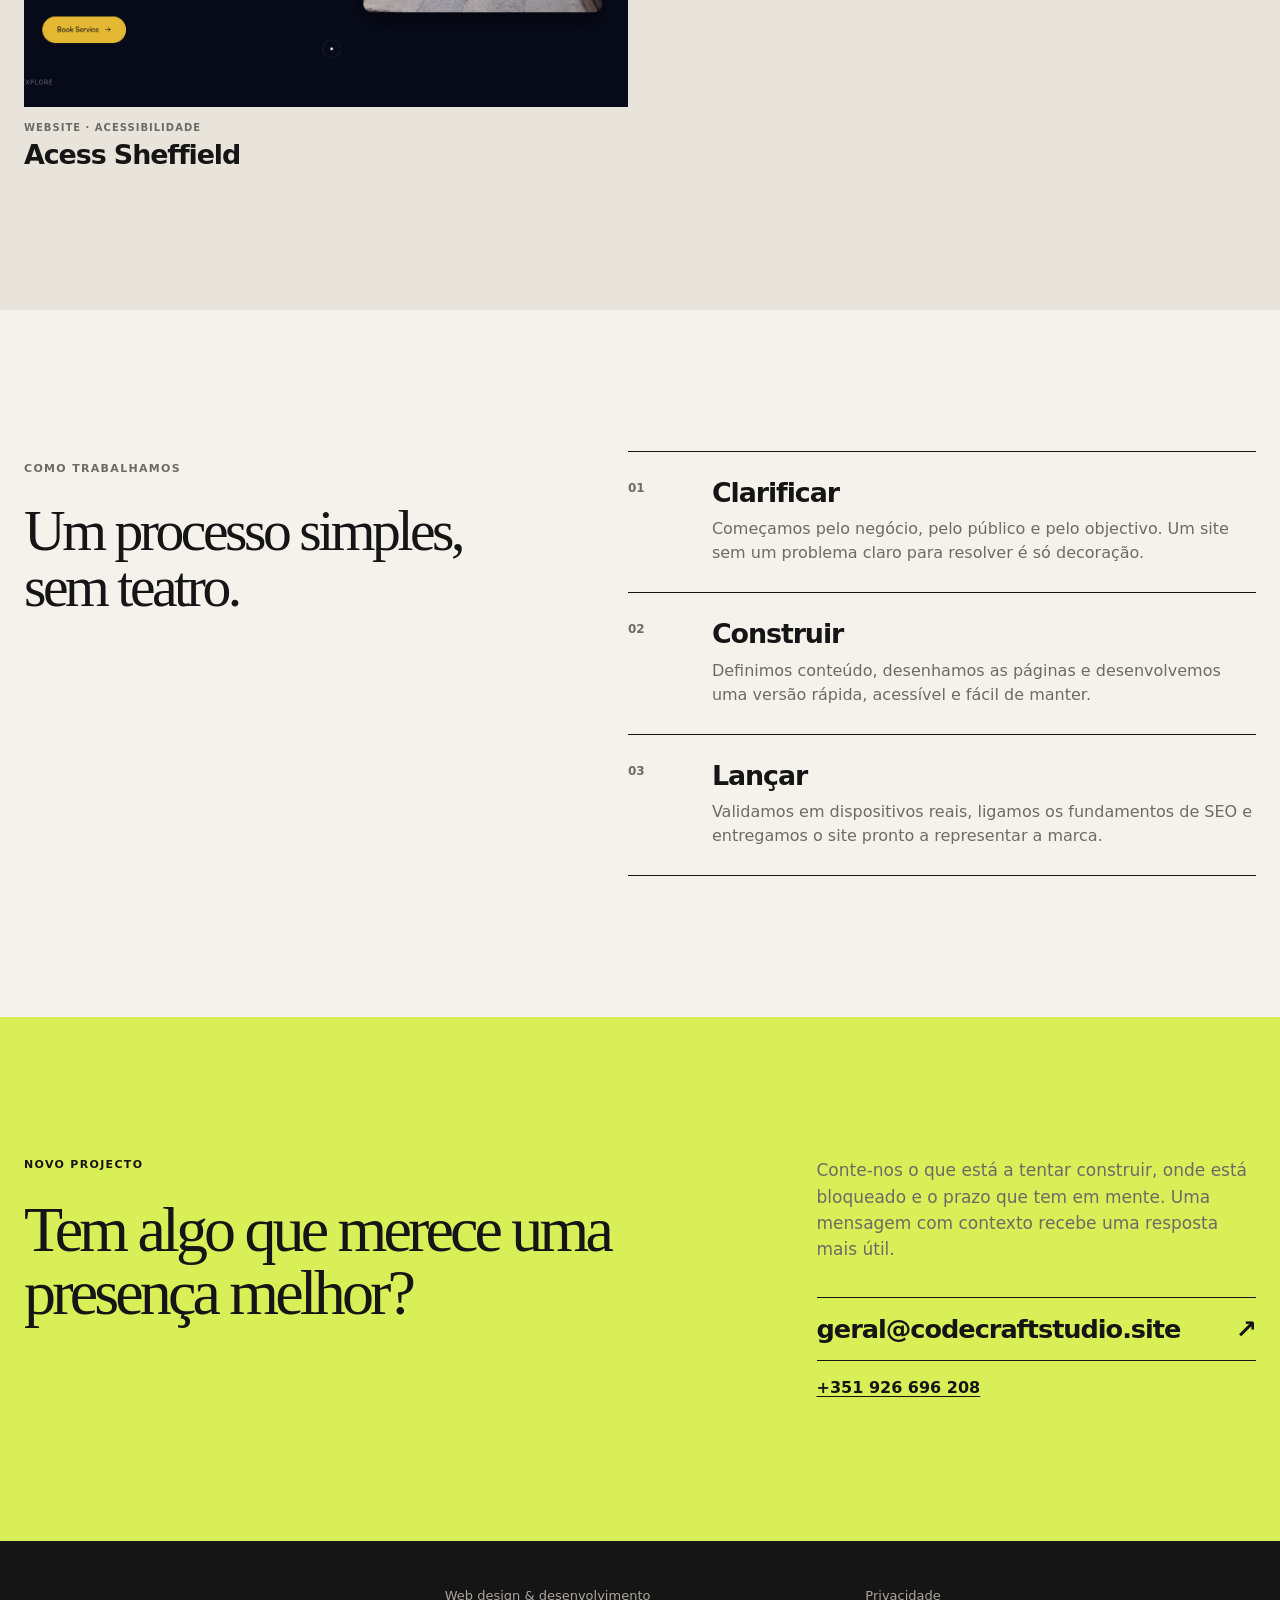
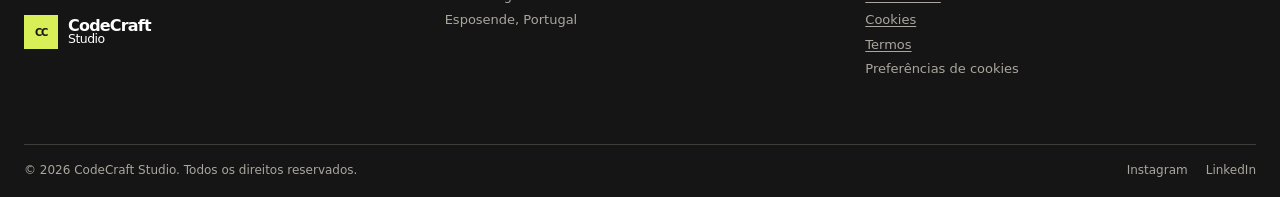
==== commit 82742b2e: "Add files via upload" ====
--- a/index.html
+++ b/index.html
@@ -20,8 +20,10 @@
   <link rel="stylesheet" href="motion.css">
   <link rel="stylesheet" href="loader.css">
   <link rel="stylesheet" href="animation-overrides.css">
+  <link rel="stylesheet" href="mobile-experience.css">
+  <link rel="stylesheet" href="mobile-experience-fixes.css">
   <script>document.documentElement.classList.add('loader-enabled');window.setTimeout(function(){document.documentElement.classList.remove('loader-enabled')},3500);</script>
-  <script type="application/ld+json">{"@context":"https://schema.org","@type":"ProfessionalService","name":"CodeCraft Studio","url":"https://codecraftstudio.site/","email":"geral@codecraftstudio.pt","telephone":"+351926696208","address":{"@type":"PostalAddress","addressLocality":"Esposende","addressCountry":"PT"},"areaServed":"PT","sameAs":["https://www.instagram.com/code_craft_studio","https://www.linkedin.com/in/gil-abreu-51b3b53b0"]}</script>
+  <script type="application/ld+json">{"@context":"https://schema.org","@type":"ProfessionalService","name":"CodeCraft Studio","url":"https://codecraftstudio.site/","email":"geral@codecraftstudio.site","telephone":"+351926696208","address":{"@type":"PostalAddress","addressLocality":"Esposende","addressCountry":"PT"},"areaServed":"PT","sameAs":["https://www.instagram.com/code_craft_studio","https://www.linkedin.com/in/gil-abreu-51b3b53b0"]}</script>
 </head>
 <body>
   <div class="site-loader" role="status" aria-live="polite" aria-label="A carregar o website">
@@ -63,13 +65,15 @@
       <li><span>02</span><div><h3>Construir</h3><p>Definimos conteúdo, desenhamos as páginas e desenvolvemos uma versão rápida, acessível e fácil de manter.</p></div></li>
       <li><span>03</span><div><h3>Lançar</h3><p>Validamos em dispositivos reais, ligamos os fundamentos de SEO e entregamos o site pronto a representar a marca.</p></div></li>
     </ol></section>
-    <section id="contacto" class="contact"><div class="shell contact-grid"><div><p class="section-label">Novo projecto</p><h2>Tem algo que merece uma presença melhor?</h2></div><div class="contact-content"><p>Conte-nos o que está a tentar construir, onde está bloqueado e o prazo que tem em mente. Uma mensagem com contexto recebe uma resposta mais útil.</p><a class="contact-mail" href="mailto:geral@codecraftstudio.pt">geral@codecraftstudio.pt <span>↗</span></a><a class="contact-phone" href="tel:+351926696208">+351 926 696 208</a></div></div></section>
+    <section id="contacto" class="contact"><div class="shell contact-grid"><div><p class="section-label">Novo projecto</p><h2>Tem algo que merece uma presença melhor?</h2></div><div class="contact-content"><p>Conte-nos o que está a tentar construir, onde está bloqueado e o prazo que tem em mente. Uma mensagem com contexto recebe uma resposta mais útil.</p><a class="contact-mail" href="mailto:geral@codecraftstudio.site">geral@codecraftstudio.site <span>↗</span></a><a class="contact-phone" href="tel:+351926696208">+351 926 696 208</a></div></div></section>
   </main>
+  <a class="mobile-contact-dock" href="#contacto">Falar do projeto</a>
   <footer class="site-footer"><div class="shell footer-top"><a class="brand brand-footer" href="#top"><span class="brand-mark">CC</span><span>CodeCraft<br><small>Studio</small></span></a><div><p>Web design & desenvolvimento</p><p>Esposende, Portugal</p></div><div class="footer-links"><a href="privacy.html">Privacidade</a><a href="cookies.html">Cookies</a><a href="terms.html">Termos</a><button type="button" data-open-consent>Preferências de cookies</button></div></div><div class="shell footer-bottom"><p>© <span data-year></span> CodeCraft Studio. Todos os direitos reservados.</p><div><a href="https://www.instagram.com/code_craft_studio" target="_blank" rel="noopener noreferrer">Instagram</a><a href="https://www.linkedin.com/in/gil-abreu-51b3b53b0" target="_blank" rel="noopener noreferrer">LinkedIn</a></div></div></footer>
   <aside class="cookie-banner" hidden data-cookie-banner aria-label="Preferências de cookies"><div><strong>Privacidade sem letras pequenas.</strong><p>Este site não utiliza cookies de publicidade ou análise. Guardamos apenas a sua escolha de cookies no seu dispositivo. <a href="cookies.html">Saber mais</a></p></div><div class="cookie-actions"><button class="button button-plain" type="button" data-cookie-necessary>Continuar apenas com o necessário</button><button class="button button-dark" type="button" data-cookie-accept>Compreendi</button></div></aside>
   <dialog class="consent-dialog" data-consent-dialog aria-labelledby="consent-title"><form method="dialog"><button class="dialog-close" aria-label="Fechar">×</button><p class="section-label">Preferências de cookies</p><h2 id="consent-title">Só o estritamente necessário.</h2><p>Não carregamos serviços de medição, publicidade ou perfis de redes sociais. A escolha abaixo é guardada localmente para não voltar a mostrar este aviso a cada visita.</p><div class="cookie-row"><div><strong>Necessários</strong><small>Guardam a sua escolha de privacidade.</small></div><span class="always-on">Sempre activos</span></div><div class="dialog-actions"><button class="button button-plain" value="close">Fechar</button><button class="button button-dark" type="button" data-cookie-necessary>Guardar preferência</button></div></form></dialog>
   <script src="main.js"></script>
   <script src="motion.js"></script>
+  <script src="mobile-experience.js"></script>
   <script src="loader.js"></script>
 </body>
 </html>
--- a/loader.css
+++ b/loader.css
@@ -0,0 +1 @@
+:root{--cc-navy:#071522;--cc-navy-deep:#030a12;--cc-cyan:#27dbe8;--cc-green:#5dea9b;--cc-white:#eaf7f7}.site-loader{display:none}.loader-enabled .site-loader{position:fixed;z-index:100;inset:0;display:grid;place-items:center;overflow:hidden;background:var(--cc-navy-deep);color:var(--cc-white);transition:opacity .55s cubic-bezier(.22,1,.36,1),visibility .55s}.loader-enabled .site-loader::before{content:"";position:absolute;width:min(90vw,1050px);aspect-ratio:1;border-radius:50%;background:radial-gradient(circle,rgba(39,219,232,.16),rgba(7,21,34,0) 62%);filter:blur(12px);animation:loader-pulse 2.2s ease-in-out infinite}.loader-enabled .site-loader::after{content:"";position:absolute;inset:0;opacity:.22;background-image:linear-gradient(rgba(39,219,232,.14) 1px,transparent 1px),linear-gradient(90deg,rgba(39,219,232,.14) 1px,transparent 1px);background-size:58px 58px;mask-image:radial-gradient(circle at center,#000,transparent 72%)}.loader-leaving .site-loader{opacity:0;visibility:hidden}.loader-inner{position:relative;z-index:1;width:min(100% - 48px,520px);text-align:center}.loader-mark{width:74px;height:74px;margin:0 auto 26px;display:grid;place-items:center;border:1px solid rgba(39,219,232,.7);border-radius:18px;color:var(--cc-green);font-family:ui-monospace,SFMono-Regular,Menlo,monospace;font-size:28px;font-weight:800;letter-spacing:-.18em;box-shadow:0 0 0 8px rgba(39,219,232,.05),0 0 42px rgba(39,219,232,.22);animation:loader-mark 1.5s cubic-bezier(.22,1,.36,1) both}.loader-wordmark{margin:0;font-size:clamp(30px,5vw,45px);font-weight:850;letter-spacing:-.075em;line-height:.84;animation:loader-rise .8s .1s cubic-bezier(.22,1,.36,1) both}.loader-wordmark small{display:block;margin-top:8px;color:var(--cc-cyan);font-size:.45em;font-weight:600;letter-spacing:.25em;text-transform:uppercase}.loader-caption{margin:26px 0 13px;color:rgba(234,247,247,.68);font-size:12px;letter-spacing:.13em;text-transform:uppercase;animation:loader-rise .8s .2s cubic-bezier(.22,1,.36,1) both}.loader-track{height:2px;overflow:hidden;background:rgba(234,247,247,.17)}.loader-track span{display:block;width:42%;height:100%;background:linear-gradient(90deg,var(--cc-green),var(--cc-cyan));box-shadow:0 0 14px var(--cc-cyan);animation:loader-track 1.05s .2s cubic-bezier(.65,0,.35,1) both}@keyframes loader-mark{from{opacity:0;transform:scale(.75) rotate(-12deg)}to{opacity:1;transform:scale(1) rotate(0)}}@keyframes loader-rise{from{opacity:0;transform:translateY(18px)}to{opacity:1;transform:translateY(0)}}@keyframes loader-track{from{transform:translateX(-110%)}to{transform:translateX(265%)}}@keyframes loader-pulse{50%{transform:scale(1.07);opacity:.75}}@media (prefers-reduced-motion:reduce){.loader-enabled .site-loader,.loader-enabled .site-loader::before,.loader-mark,.loader-wordmark,.loader-caption,.loader-track span{animation:none;transition:none}.loader-enabled .site-loader::before{display:none}}
--- a/animation-overrides.css
+++ b/animation-overrides.css
@@ -0,0 +1,2 @@
+/* Slower motion pass: deliberate rather than abrupt. */
+.has-motion [data-reveal]{transition-duration:1.15s;transition-timing-function:cubic-bezier(.16,1,.3,1);transition-delay:calc(var(--reveal-delay,0) * 145ms)}.has-motion [data-reveal="hero-title"]{transition-duration:1.38s}.button{transition-duration:.36s}.button::before{transition-duration:.62s}.button span,.service-arrow,.contact-mail span{transition-duration:.35s}.service-list article{transition-duration:.48s}.service-list article::before{transition-duration:.68s}.project img{transition-duration:.78s}.project figure::after{transition-duration:.48s}.main-nav>a:not(.nav-contact)::after{transition-duration:.38s}.hero h1 em{animation-duration:7.2s}.contact-mail{transition-duration:.42s}.footer-links a,.footer-links button{transition-duration:.32s}.loader-enabled .site-loader{transition-duration:.8s}.loader-enabled .site-loader::before{animation-duration:3.4s}.loader-mark{animation-duration:2s}.loader-wordmark{animation-duration:1.2s}.loader-caption{animation-duration:1.2s}.loader-track span{animation-duration:1.55s}@media (prefers-reduced-motion:reduce){.has-motion [data-reveal],.button,.button::before,.button span,.service-list article,.service-list article::before,.project img,.project figure::after,.main-nav>a:not(.nav-contact)::after,.hero h1 em,.contact-mail,.contact-mail span,.footer-links a,.footer-links button,.loader-enabled .site-loader,.loader-enabled .site-loader::before,.loader-mark,.loader-wordmark,.loader-caption,.loader-track span{transition-duration:0s;animation-duration:0s}}
--- a/mobile-experience.css
+++ b/mobile-experience.css
@@ -0,0 +1,2 @@
+/* Mobile is a distinct interaction model, not a compressed desktop layout. */
+.mobile-contact-dock{display:none}@media (max-width:720px){body.menu-open{overflow:hidden}.site-header{backdrop-filter:blur(16px)}.nav-wrap{position:relative}.menu-button{padding:10px 0;letter-spacing:.01em;transition:color .25s ease}.menu-button span{transition:transform .3s ease}.menu-button[aria-expanded="true"]{color:var(--lime)}.menu-button[aria-expanded="true"] span{transform:rotate(-35deg)}.main-nav{display:flex!important;position:fixed;z-index:-1;inset:0;min-height:100dvh;padding:120px 32px 40px;background:var(--ink);color:var(--white);opacity:0;visibility:hidden;pointer-events:none;transform:translateY(-18px);transition:opacity .45s ease,transform .55s cubic-bezier(.16,1,.3,1),visibility 0s linear .55s}.main-nav::before{content:"MENU";position:absolute;top:82px;left:32px;color:var(--lime);font-size:10px;font-weight:800;letter-spacing:.16em}.main-nav.is-open{z-index:-1;opacity:1;visibility:visible;pointer-events:auto;transform:translateY(0);transition-delay:0s}.main-nav a{width:100%;padding:14px 0;border-bottom:1px solid rgba(255,255,255,.2);font-family:var(--serif);font-size:clamp(31px,10vw,45px);font-weight:400;letter-spacing:-.06em;line-height:1;transform:translateY(16px);opacity:0;transition:transform .5s cubic-bezier(.16,1,.3,1),opacity .4s ease,color .2s ease}.main-nav.is-open a{opacity:1;transform:translateY(0)}.main-nav.is-open a:nth-child(1){transition-delay:.1s}.main-nav.is-open a:nth-child(2){transition-delay:.16s}.main-nav.is-open a:nth-child(3){transition-delay:.22s}.main-nav.is-open a:nth-child(4){transition-delay:.28s}.main-nav .nav-contact{margin-top:22px;border:1px solid var(--lime);padding:16px;background:var(--lime);color:var(--ink);font-family:var(--sans);font-size:14px;font-weight:800;letter-spacing:0}.main-nav>a:not(.nav-contact)::after{display:none}.hero{min-height:calc(100svh - 68px);display:flex;flex-direction:column;justify-content:center;padding-top:56px}.hero-grid{gap:38px;margin:25px 0 44px}.hero h1{font-size:clamp(51px,14.7vw,70px);letter-spacing:-.075em;line-height:.88}.hero-aside{padding-left:22px;border-left:2px solid var(--lime)}.hero-aside p{font-size:16px}.hero-aside .button{width:100%;margin-top:22px}.hero-rule{margin-top:auto}.hero-rule span:nth-child(2){text-align:left;padding-left:16px}.statement{padding:76px 0}.statement h2{font-size:clamp(41px,12vw,55px)}.lead{font-size:16px;line-height:1.6}.section{padding:85px 0}.section-head>p:last-child{font-size:16px}.service-list article{grid-template-columns:38px 1fr 18px;padding:26px 0}.service-list article:active{background:var(--lime);padding-inline:9px}.service-list h3{font-size:25px}.service-list p{font-size:14px;line-height:1.5}.work{overflow:hidden}.work-grid{gap:44px}.project{transform:translateZ(0);transition:transform .45s cubic-bezier(.16,1,.3,1)}.project.is-mobile-active{transform:scale(.975)}.project.is-mobile-active figure::after{opacity:1}.project figure{box-shadow:0 0 0 0 rgba(21,21,21,.18);transition:box-shadow .4s ease}.project.is-mobile-active figure{box-shadow:8px 9px 0 var(--ink)}.project div{padding-top:16px}.project h3{font-size:27px}.method li{grid-template-columns:40px 1fr;padding:25px 0}.method h3{font-size:26px}.contact{padding:86px 0 115px;scroll-margin-top:68px}.contact h2{font-size:clamp(43px,12vw,57px)}.contact-mail{font-size:22px}.site-footer{padding-bottom:105px}.mobile-contact-dock{position:fixed;z-index:12;right:16px;bottom:16px;display:inline-flex;align-items:center;gap:9px;padding:13px 16px;background:var(--ink);color:var(--white);font-size:13px;font-weight:800;text-decoration:none;box-shadow:5px 5px 0 var(--lime);transform:translateY(120px);opacity:0;pointer-events:none;transition:transform .5s cubic-bezier(.16,1,.3,1),opacity .3s ease}.mobile-contact-dock::before{content:"";width:8px;height:8px;border-radius:50%;background:var(--lime);box-shadow:0 0 0 4px rgba(216,239,88,.16)}.mobile-contact-dock.is-visible{opacity:1;pointer-events:auto;transform:translateY(0)}.mobile-contact-dock:active{transform:translateY(3px);box-shadow:2px 2px 0 var(--lime)}.cookie-banner{bottom:15px!important}.cookie-banner:has(~ .mobile-contact-dock.is-visible){bottom:80px!important}}@media (prefers-reduced-motion:reduce) and (max-width:720px){.main-nav,.main-nav a,.menu-button span,.project,.project figure,.mobile-contact-dock{transition:none}.main-nav{transform:none}.main-nav a{transform:none}.mobile-contact-dock{transform:translateY(120px)}.mobile-contact-dock.is-visible{transform:translateY(0)}}
--- a/mobile-experience-fixes.css
+++ b/mobile-experience-fixes.css
@@ -0,0 +1 @@
+@media (max-width:720px){.site-header .brand,.site-header .menu-button{position:relative;z-index:11}.main-nav,.main-nav.is-open{z-index:10}}
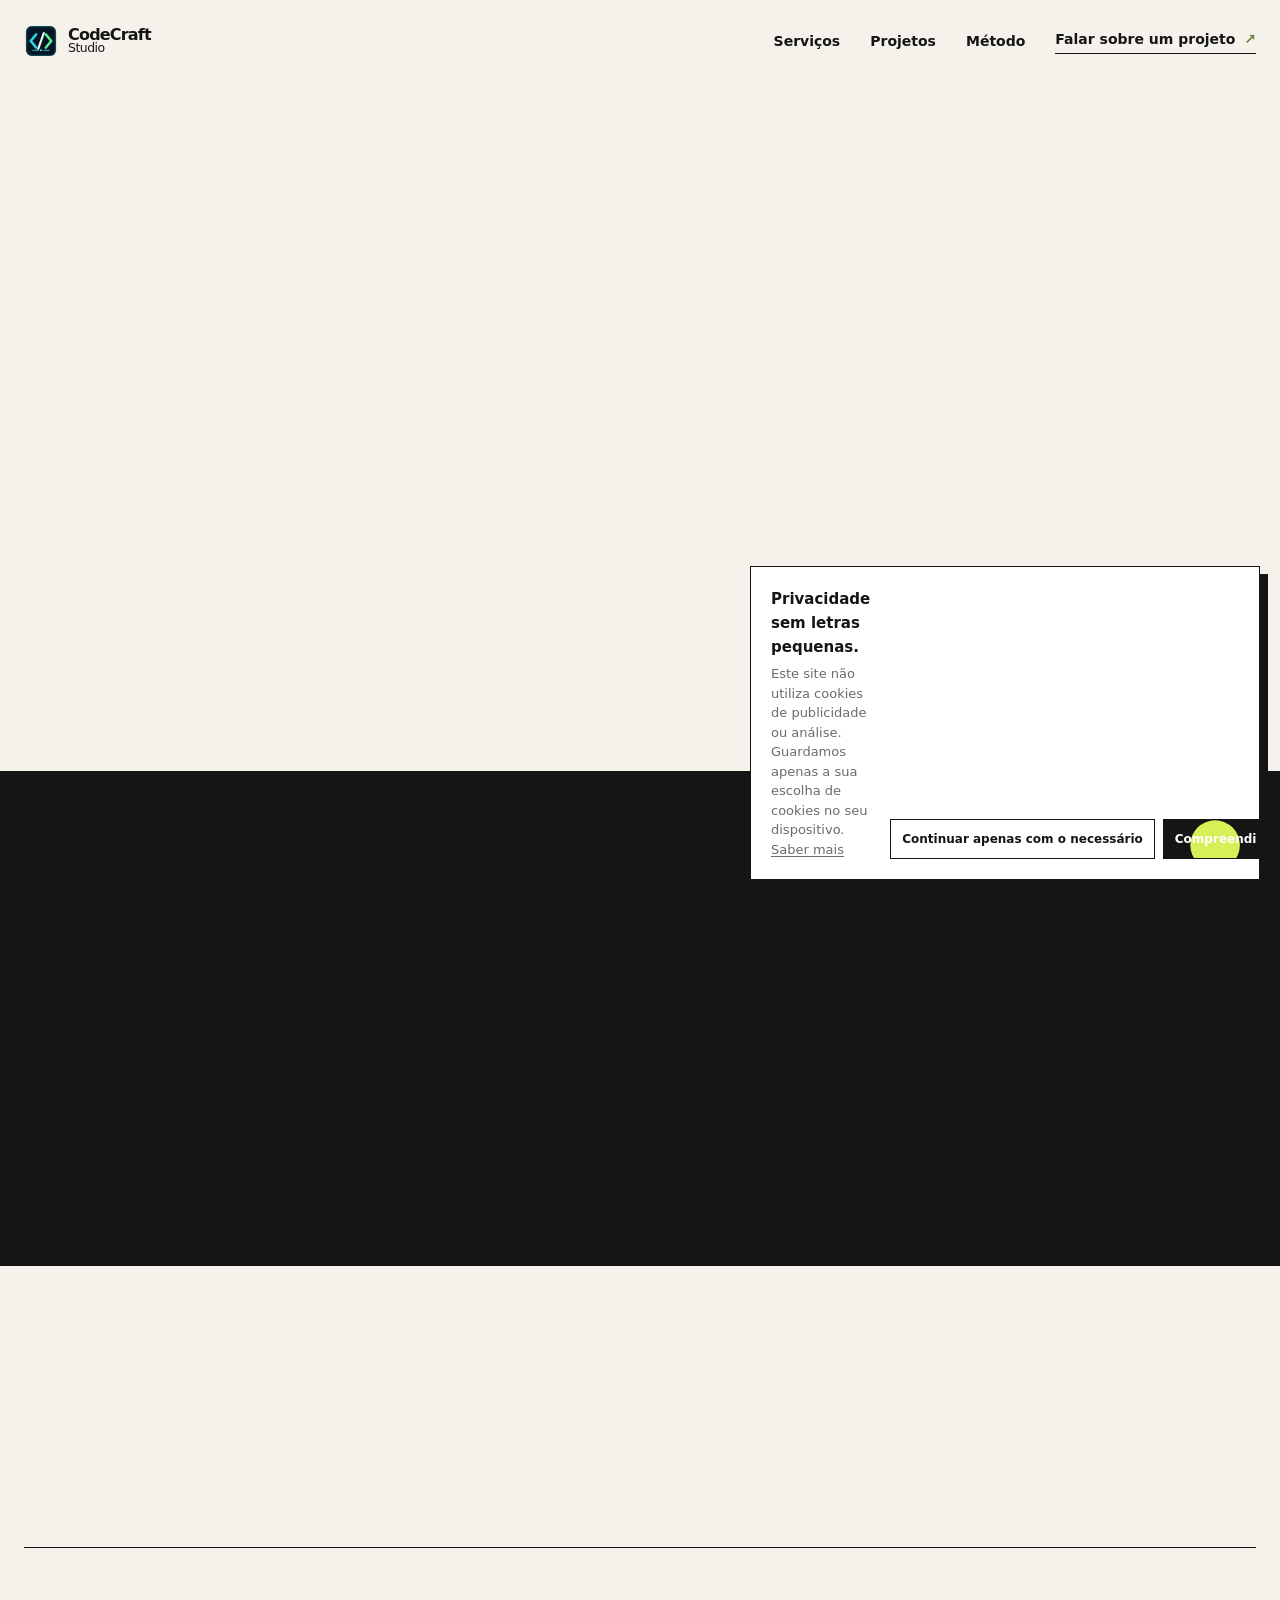
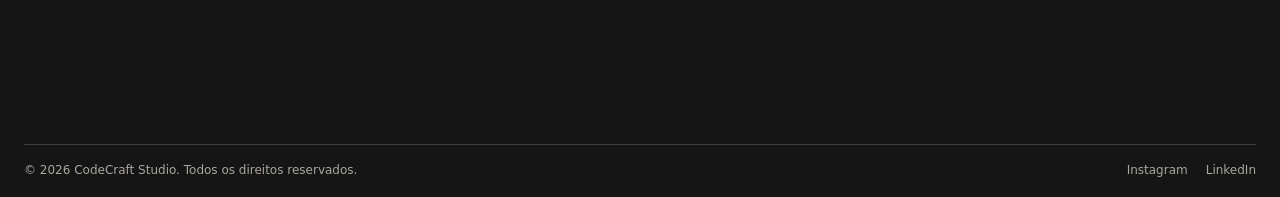
==== commit 3c9871fa: "Add files via upload" ====
--- a/index.html
+++ b/index.html
@@ -22,6 +22,8 @@
   <link rel="stylesheet" href="animation-overrides.css">
   <link rel="stylesheet" href="mobile-experience.css">
   <link rel="stylesheet" href="mobile-experience-fixes.css">
+  <link rel="stylesheet" href="brand-site-integration.css">
+  <link rel="stylesheet" href="mobile-hero-refinement.css">
   <script>document.documentElement.classList.add('loader-enabled');window.setTimeout(function(){document.documentElement.classList.remove('loader-enabled')},3500);</script>
   <script type="application/ld+json">{"@context":"https://schema.org","@type":"ProfessionalService","name":"CodeCraft Studio","url":"https://codecraftstudio.site/","email":"geral@codecraftstudio.site","telephone":"+351926696208","address":{"@type":"PostalAddress","addressLocality":"Esposende","addressCountry":"PT"},"areaServed":"PT","sameAs":["https://www.instagram.com/code_craft_studio","https://www.linkedin.com/in/gil-abreu-51b3b53b0"]}</script>
 </head>
--- a/brand-site-integration.css
+++ b/brand-site-integration.css
@@ -0,0 +1,2 @@
+/* Replaces the temporary CC monogram with the final CodeCraft symbol. */
+.brand-mark{background:url("brand-kit/logo-mark.svg") center/contain no-repeat!important;color:transparent!important;font-size:0!important;flex:none}.brand-footer .brand-mark{background:url("brand-kit/logo-mark.svg") center/contain no-repeat!important}@media (max-width:720px){.brand-mark{width:38px;height:38px}.brand-footer .brand-mark{width:38px;height:38px}}
--- a/mobile-hero-refinement.css
+++ b/mobile-hero-refinement.css
@@ -0,0 +1 @@
+@media (max-width:720px){.hero{min-height:calc(100svh - 68px);padding-top:35px;padding-bottom:22px;justify-content:space-between}.hero .eyebrow{flex:none}.hero-grid{flex:1;display:flex;flex-direction:column;justify-content:center;gap:32px;margin:0}.hero h1{font-size:clamp(52px,14.8vw,72px);line-height:.86}.hero-aside{padding:15px 0 15px 21px}.hero-rule{flex:none;width:100%;margin:0}.hero-rule span:nth-child(2){padding-left:0;text-align:center}.hero-rule span:last-child{display:block;font-size:10px}.hero::before{content:"";position:absolute;right:16px;top:24%;width:64px;height:64px;border:1px solid rgba(39,219,232,.35);border-radius:50%;box-shadow:inset 0 0 0 7px rgba(93,234,155,.06);pointer-events:none}.hero{position:relative}.hero>*{position:relative;z-index:1}}@media (max-height:740px) and (max-width:720px){.hero{min-height:calc(100svh - 68px);padding-top:22px}.hero h1{font-size:clamp(46px,13.4vw,61px)}.hero-grid{gap:22px}.hero-aside{padding-block:10px}.hero-aside p{font-size:14px}.hero-aside .button{margin-top:15px;padding-block:11px}}
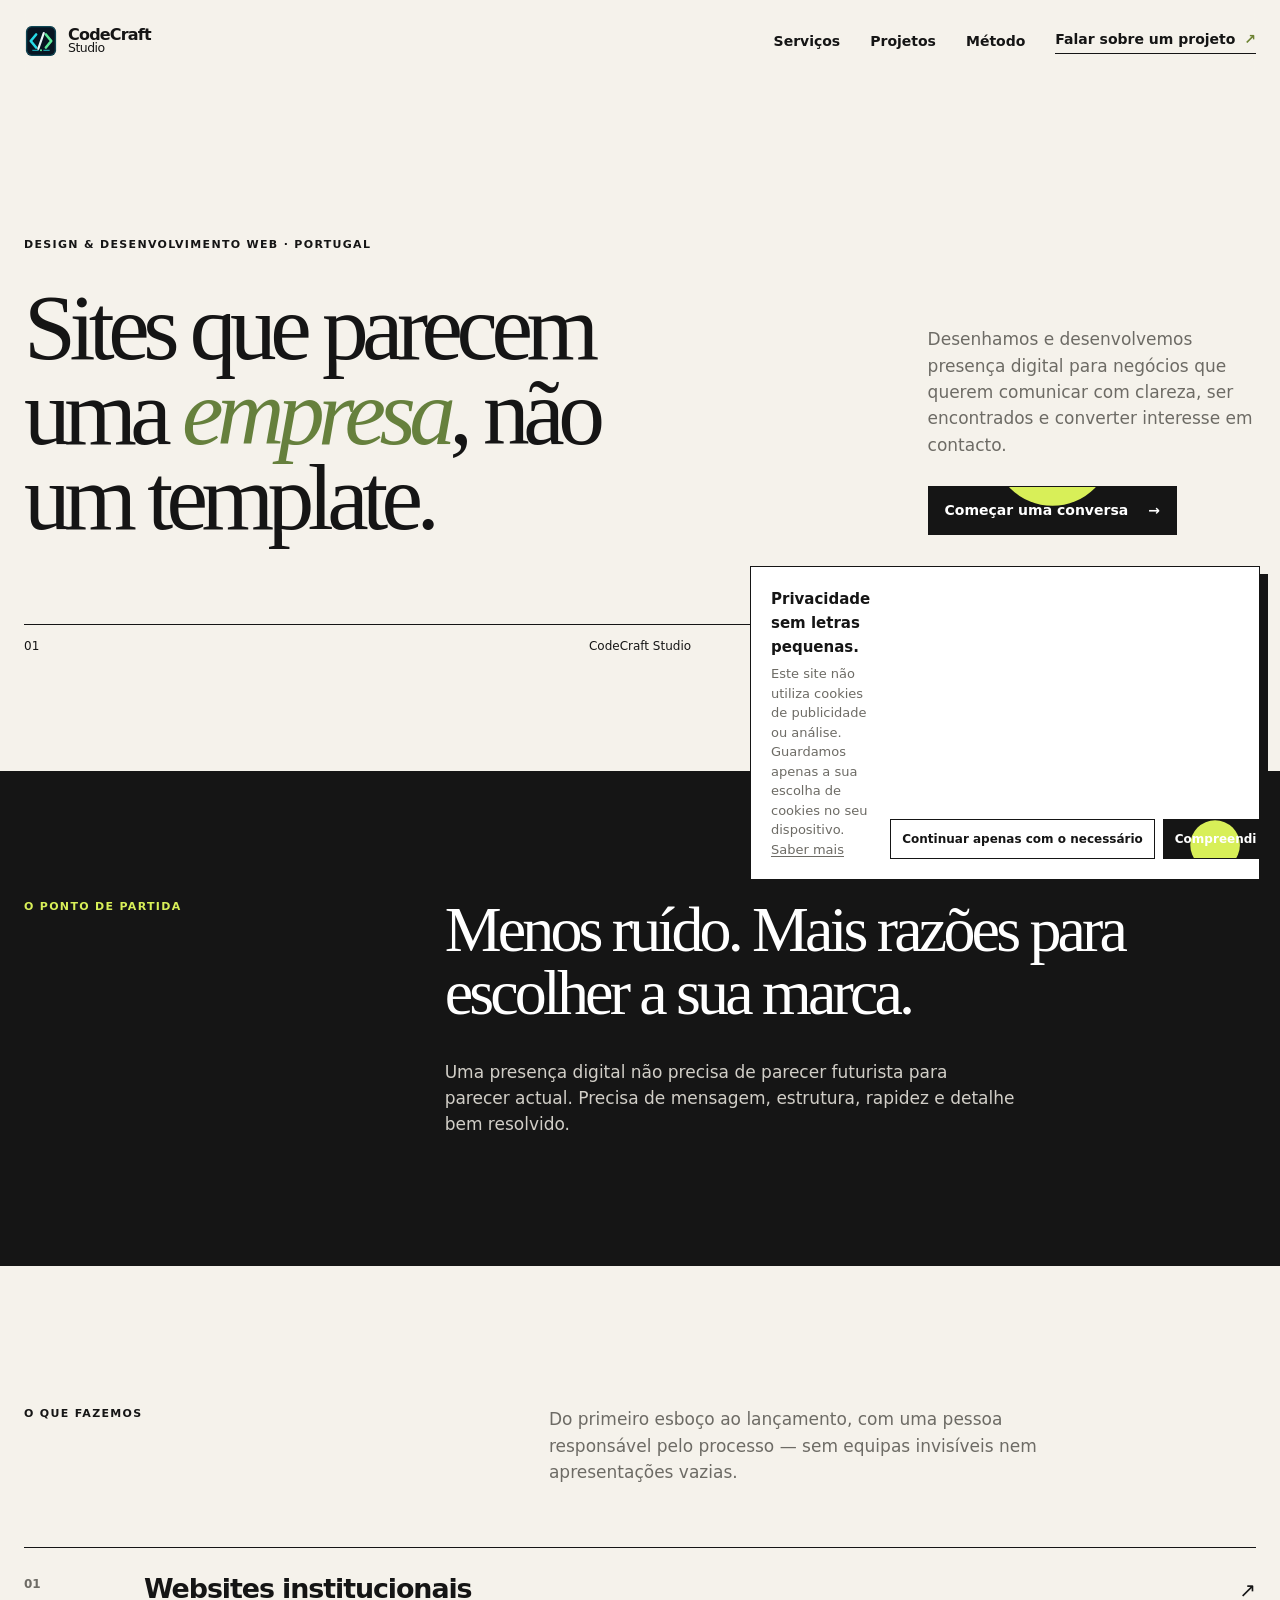
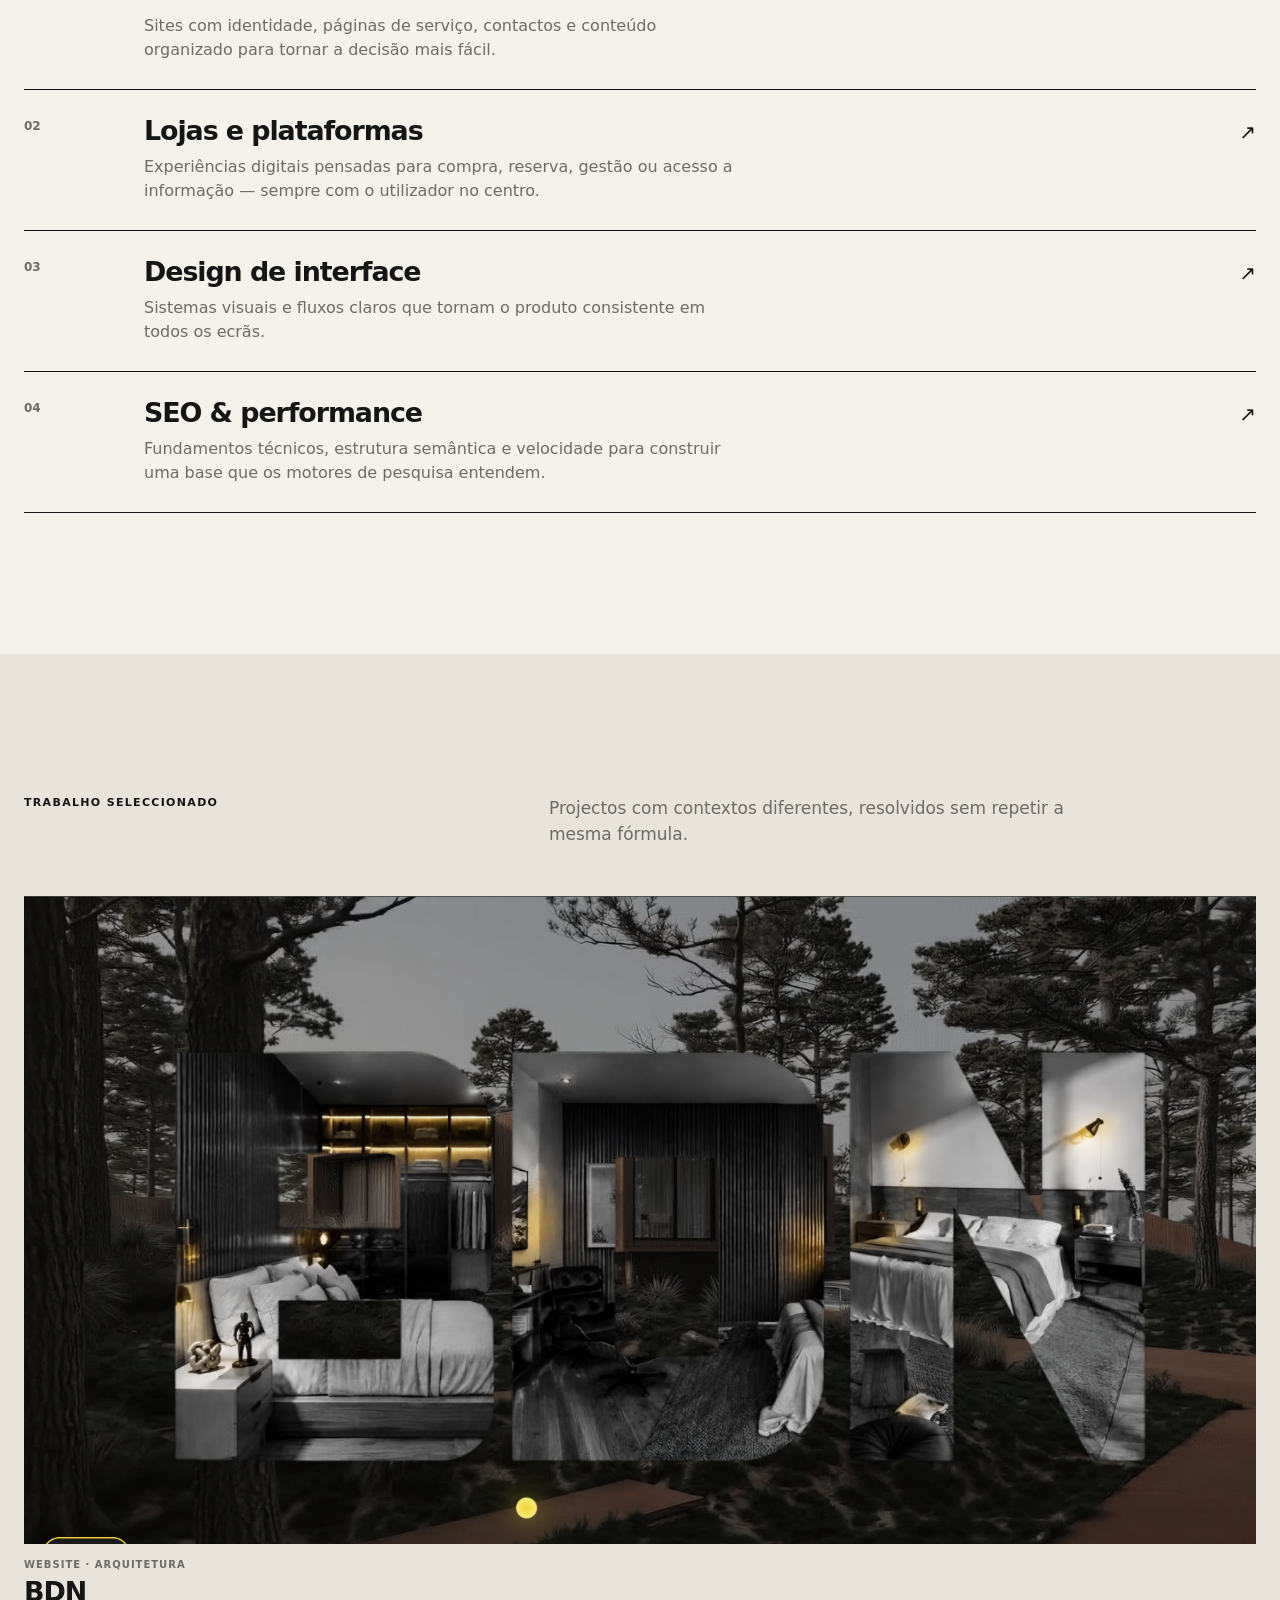
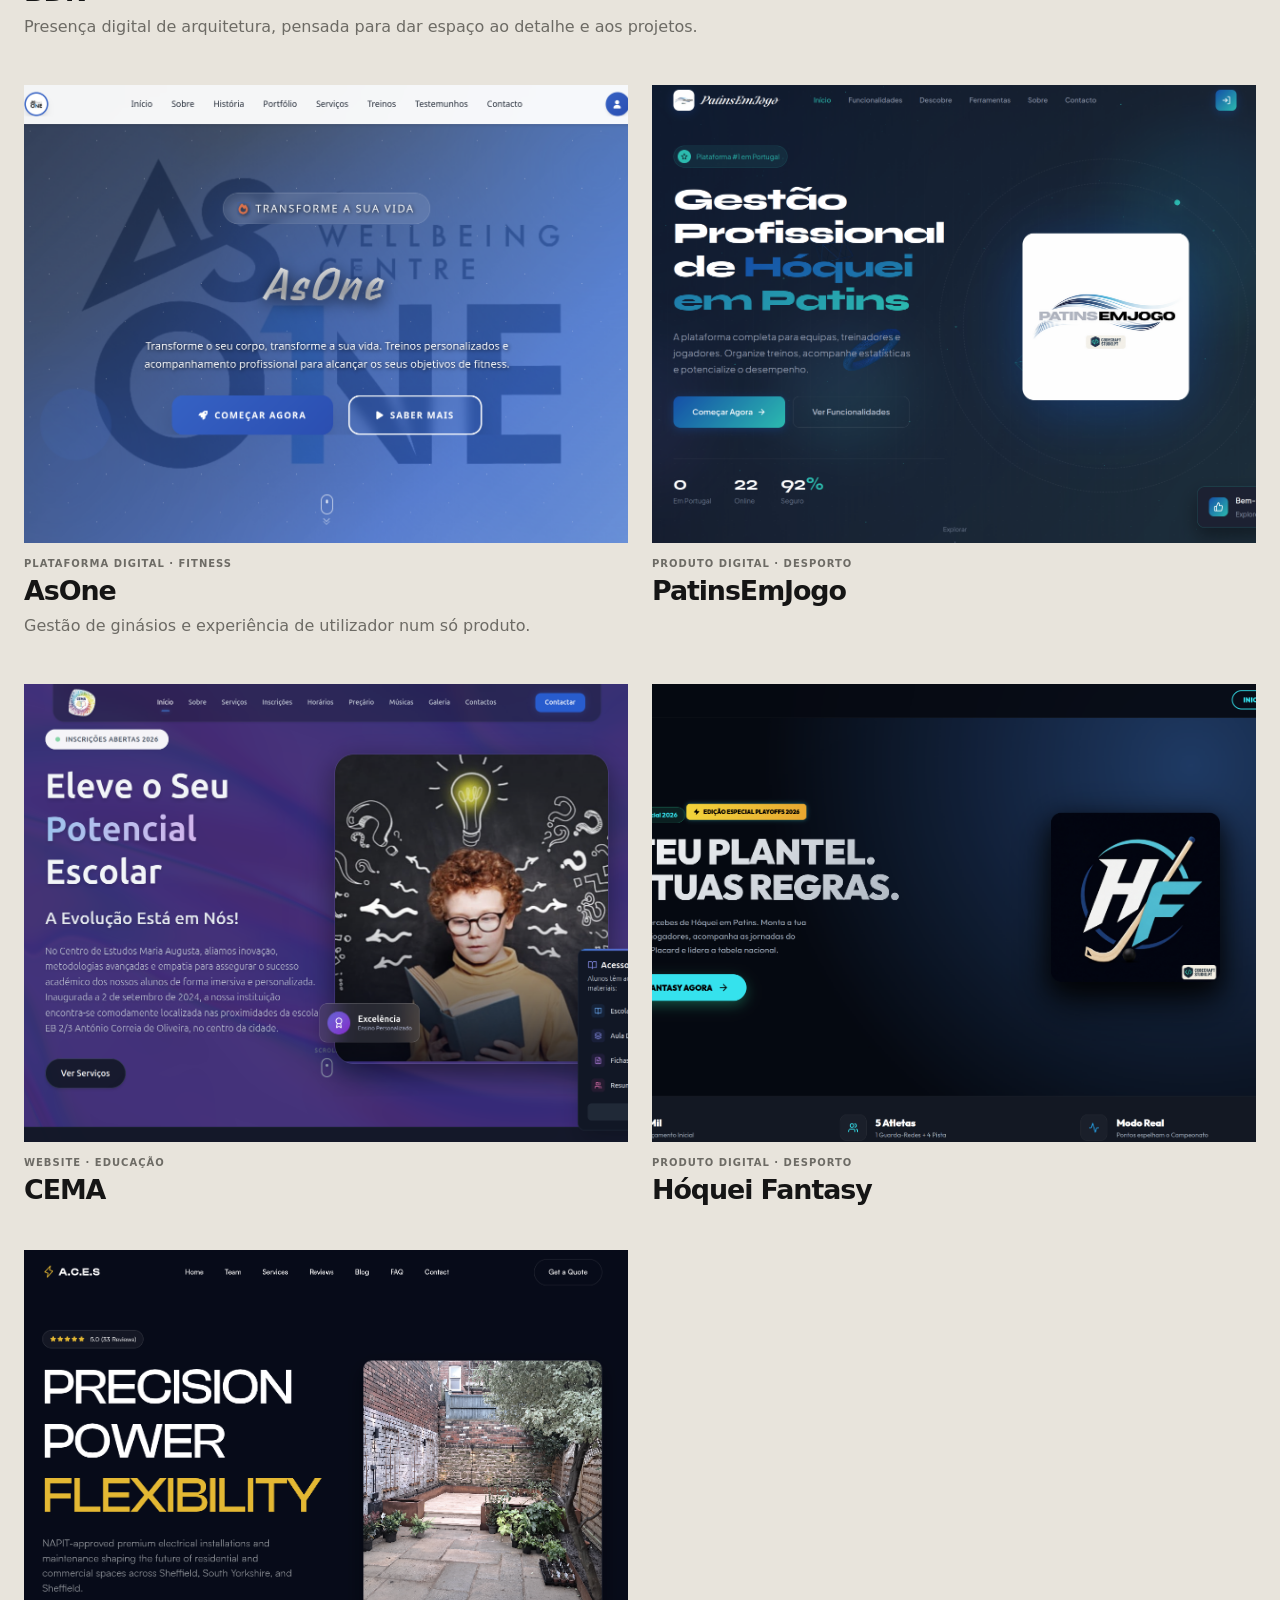
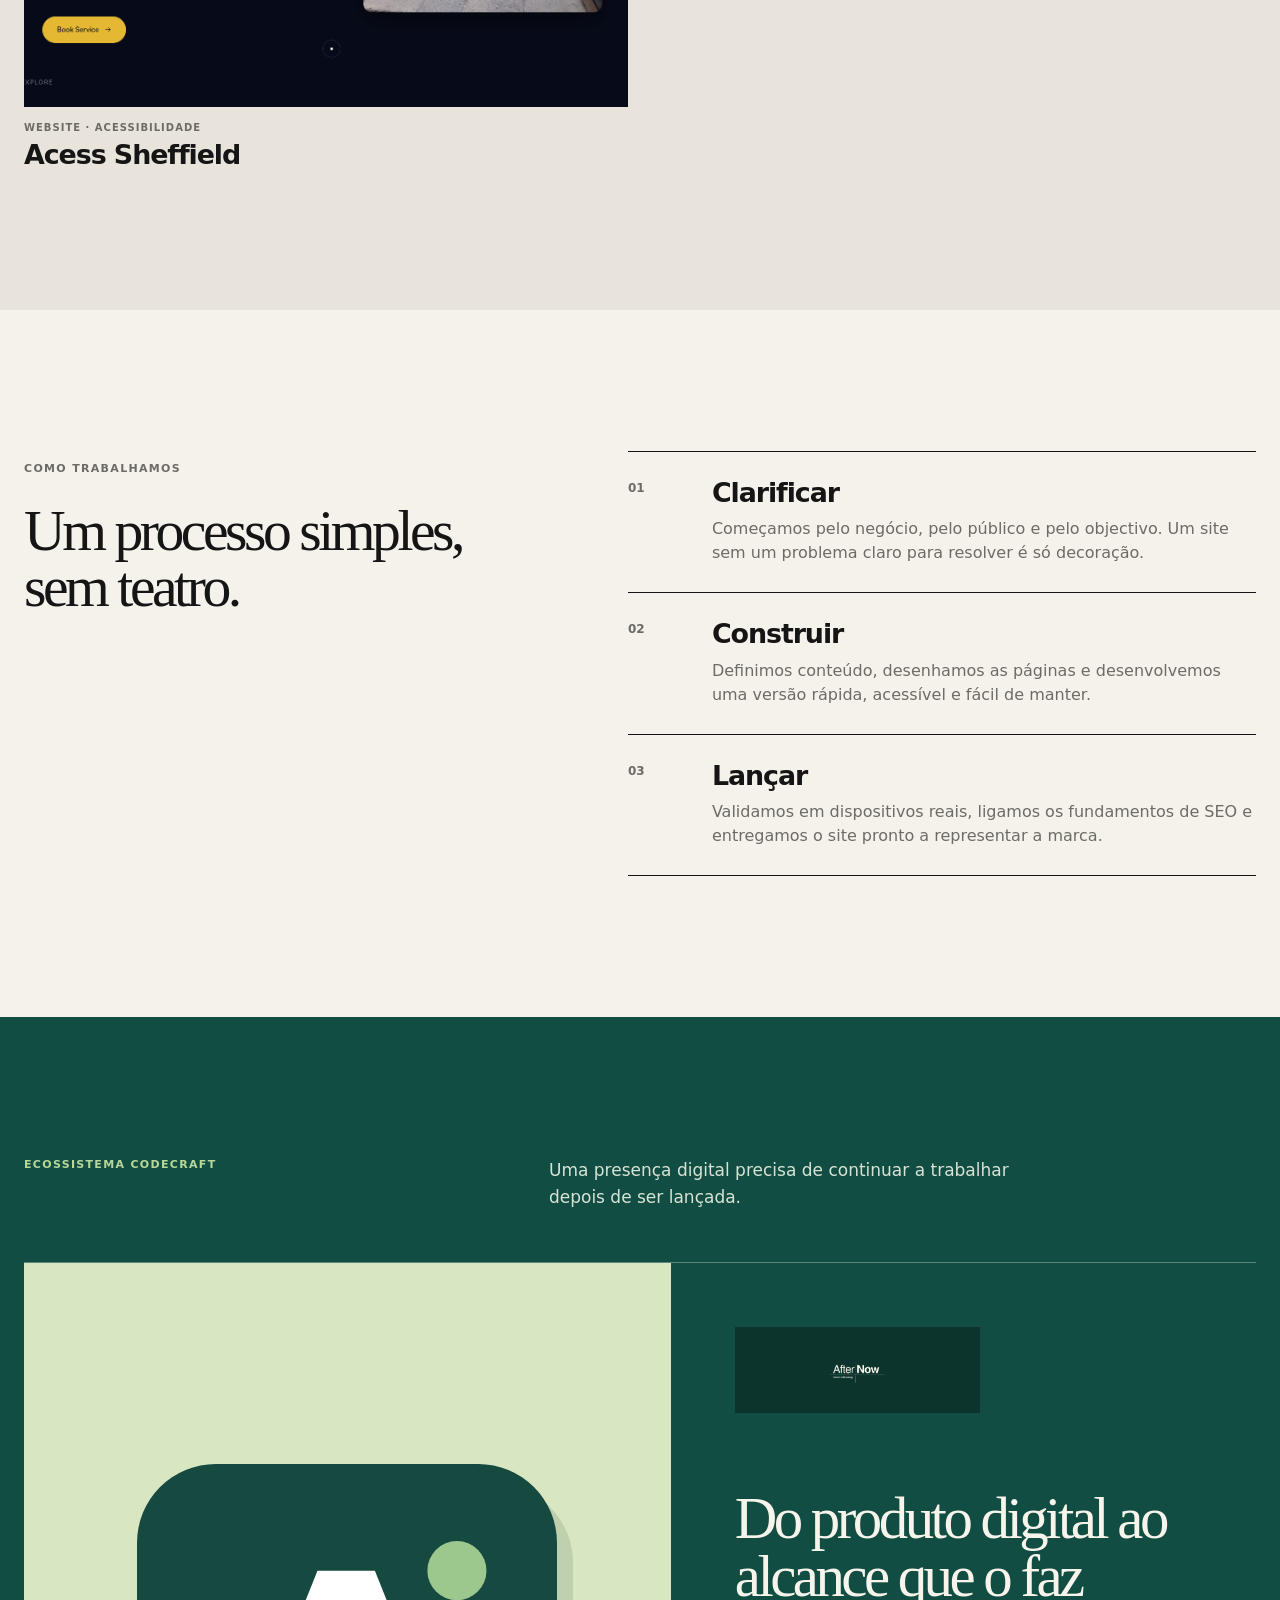
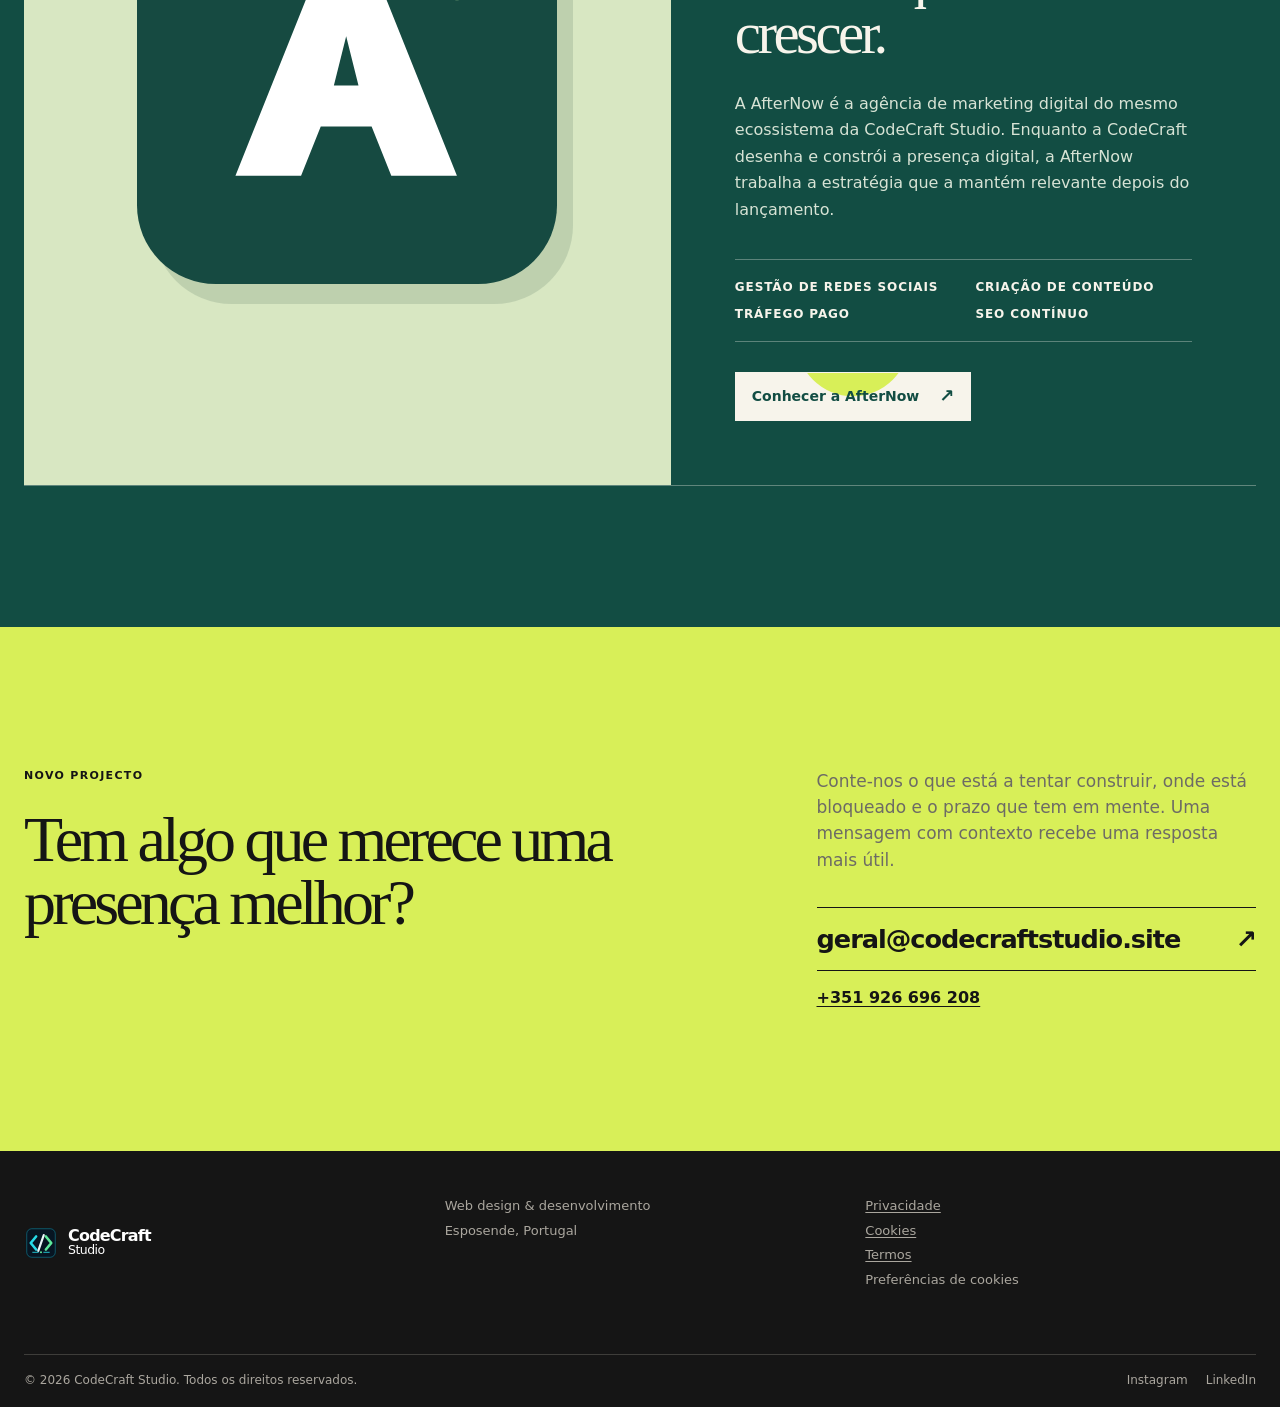
==== commit 8ca7b12c: "Add files via upload" ====
--- a/index.html
+++ b/index.html
@@ -6,7 +6,7 @@
   <meta name="theme-color" content="#151515">
   <meta name="description" content="CodeCraft Studio cria websites claros, rápidos e pensados para dar trabalho a sério à sua marca.">
   <link rel="canonical" href="https://codecraftstudio.site/">
-  <link rel="icon" href="icon-192x192.png" type="image/png">
+  <link rel="icon" href="brand-kit/logo-mark.svg" type="image/svg+xml">
   <link rel="manifest" href="site.webmanifest">
   <meta property="og:type" content="website">
   <meta property="og:locale" content="pt_PT">
@@ -24,6 +24,7 @@
   <link rel="stylesheet" href="mobile-experience-fixes.css">
   <link rel="stylesheet" href="brand-site-integration.css">
   <link rel="stylesheet" href="mobile-hero-refinement.css">
+  <link rel="stylesheet" href="afternow-partnership.css">
   <script>document.documentElement.classList.add('loader-enabled');window.setTimeout(function(){document.documentElement.classList.remove('loader-enabled')},3500);</script>
   <script type="application/ld+json">{"@context":"https://schema.org","@type":"ProfessionalService","name":"CodeCraft Studio","url":"https://codecraftstudio.site/","email":"geral@codecraftstudio.site","telephone":"+351926696208","address":{"@type":"PostalAddress","addressLocality":"Esposende","addressCountry":"PT"},"areaServed":"PT","sameAs":["https://www.instagram.com/code_craft_studio","https://www.linkedin.com/in/gil-abreu-51b3b53b0"]}</script>
 </head>
@@ -67,6 +68,7 @@
       <li><span>02</span><div><h3>Construir</h3><p>Definimos conteúdo, desenhamos as páginas e desenvolvemos uma versão rápida, acessível e fácil de manter.</p></div></li>
       <li><span>03</span><div><h3>Lançar</h3><p>Validamos em dispositivos reais, ligamos os fundamentos de SEO e entregamos o site pronto a representar a marca.</p></div></li>
     </ol></section>
+    <section id="afternow" class="afternow section" aria-labelledby="afternow-title"><div class="shell"><div class="afternow-heading"><p class="section-label">Ecossistema CodeCraft</p><p>Uma presença digital precisa de continuar a trabalhar depois de ser lançada.</p></div><div class="afternow-layout"><figure class="afternow-visual afternow-mark-visual"><img src="afternow-assets/afternow-favicon.svg" alt="Símbolo da AfterNow" loading="lazy"></figure><div class="afternow-content"><div class="afternow-brand"><img src="afternow-assets/afternow-logo.png" alt="AfterNow Creative & Marketing"></div><h2 id="afternow-title">Do produto digital ao alcance que o faz crescer.</h2><p>A AfterNow é a agência de marketing digital do mesmo ecossistema da CodeCraft Studio. Enquanto a CodeCraft desenha e constrói a presença digital, a AfterNow trabalha a estratégia que a mantém relevante depois do lançamento.</p><ul class="afternow-services" aria-label="Serviços da AfterNow"><li>Gestão de redes sociais</li><li>Criação de conteúdo</li><li>Tráfego pago</li><li>SEO contínuo</li></ul><a class="button button-after" href="https://www.afternowcreative.website/" target="_blank" rel="noopener noreferrer">Conhecer a AfterNow <span>↗</span></a></div></div></div></section>
     <section id="contacto" class="contact"><div class="shell contact-grid"><div><p class="section-label">Novo projecto</p><h2>Tem algo que merece uma presença melhor?</h2></div><div class="contact-content"><p>Conte-nos o que está a tentar construir, onde está bloqueado e o prazo que tem em mente. Uma mensagem com contexto recebe uma resposta mais útil.</p><a class="contact-mail" href="mailto:geral@codecraftstudio.site">geral@codecraftstudio.site <span>↗</span></a><a class="contact-phone" href="tel:+351926696208">+351 926 696 208</a></div></div></section>
   </main>
   <a class="mobile-contact-dock" href="#contacto">Falar do projeto</a>
--- a/afternow-partnership.css
+++ b/afternow-partnership.css
@@ -0,0 +1 @@
+.afternow{background:#124d43;color:#f7f4eb;overflow:hidden}.afternow .section-label{color:#b7d899}.afternow-heading{display:grid;grid-template-columns:.7fr 1fr;gap:30px;align-items:start;margin-bottom:52px}.afternow-heading>p:last-child{margin:0;max-width:510px;color:#d7e3d5;font-size:17px;line-height:1.55}.afternow-layout{display:grid;grid-template-columns:minmax(0,1.05fr) minmax(320px,.95fr);align-items:stretch;border-top:1px solid rgba(247,244,235,.34);border-bottom:1px solid rgba(247,244,235,.34)}.afternow-visual{margin:0;min-height:520px;overflow:hidden;background:#174f45}.afternow-visual img{display:block;width:100%;height:100%;object-fit:cover;object-position:center;transition:transform 1.1s cubic-bezier(.16,1,.3,1)}.afternow-mark-visual{display:grid;place-items:center;padding:clamp(38px,8vw,112px);background:#d8e7c2}.afternow-mark-visual img{width:min(100%,420px);height:auto;aspect-ratio:1;object-fit:contain;filter:drop-shadow(16px 20px 0 rgba(12,51,44,.13))}.afternow-layout:hover .afternow-visual img{transform:scale(1.025)}.afternow-content{padding:clamp(34px,5vw,72px);display:flex;flex-direction:column;align-items:flex-start}.afternow-brand{width:min(100%,245px);height:86px;margin-bottom:clamp(42px,6vw,84px);background:#0c332c;display:flex;align-items:center;justify-content:center;padding:12px 22px}.afternow-brand img{display:block;width:100%;height:100%;object-fit:contain}.afternow h2{font-size:clamp(42px,4.6vw,65px);max-width:650px}.afternow-content>p{margin:28px 0 0;max-width:520px;color:#d7e3d5;font-size:16px;line-height:1.65}.afternow-services{display:grid;grid-template-columns:repeat(2,minmax(0,1fr));gap:9px 24px;width:100%;max-width:530px;margin:36px 0 0;padding:18px 0;border-top:1px solid rgba(247,244,235,.32);border-bottom:1px solid rgba(247,244,235,.32);list-style:none}.afternow-services li{font-size:12px;font-weight:750;letter-spacing:.075em;text-transform:uppercase}.button-after{margin-top:30px;border-color:#f7f4eb;background:#f7f4eb;color:#124d43}.button-after:hover{background:#e5b04a;border-color:#e5b04a;color:#17372f}.button-after span{font-size:18px;line-height:0}@media (max-width:720px){.afternow-heading{grid-template-columns:1fr;gap:18px;margin-bottom:34px}.afternow-heading>p:last-child{font-size:15px}.afternow-layout{grid-template-columns:1fr}.afternow-visual{min-height:0;aspect-ratio:1.16}.afternow-mark-visual{padding:64px}.afternow-content{padding:34px 0 0}.afternow-brand{width:200px;height:70px;margin-bottom:45px}.afternow h2{font-size:clamp(40px,11.3vw,56px)}.afternow-content>p{font-size:15px}.afternow-services{gap:10px 14px;margin-top:30px}.afternow-services li{font-size:10px}.button-after{margin-bottom:2px}}@media (prefers-reduced-motion:reduce){.afternow-visual img{transition:none}.afternow-layout:hover .afternow-visual img{transform:none}}
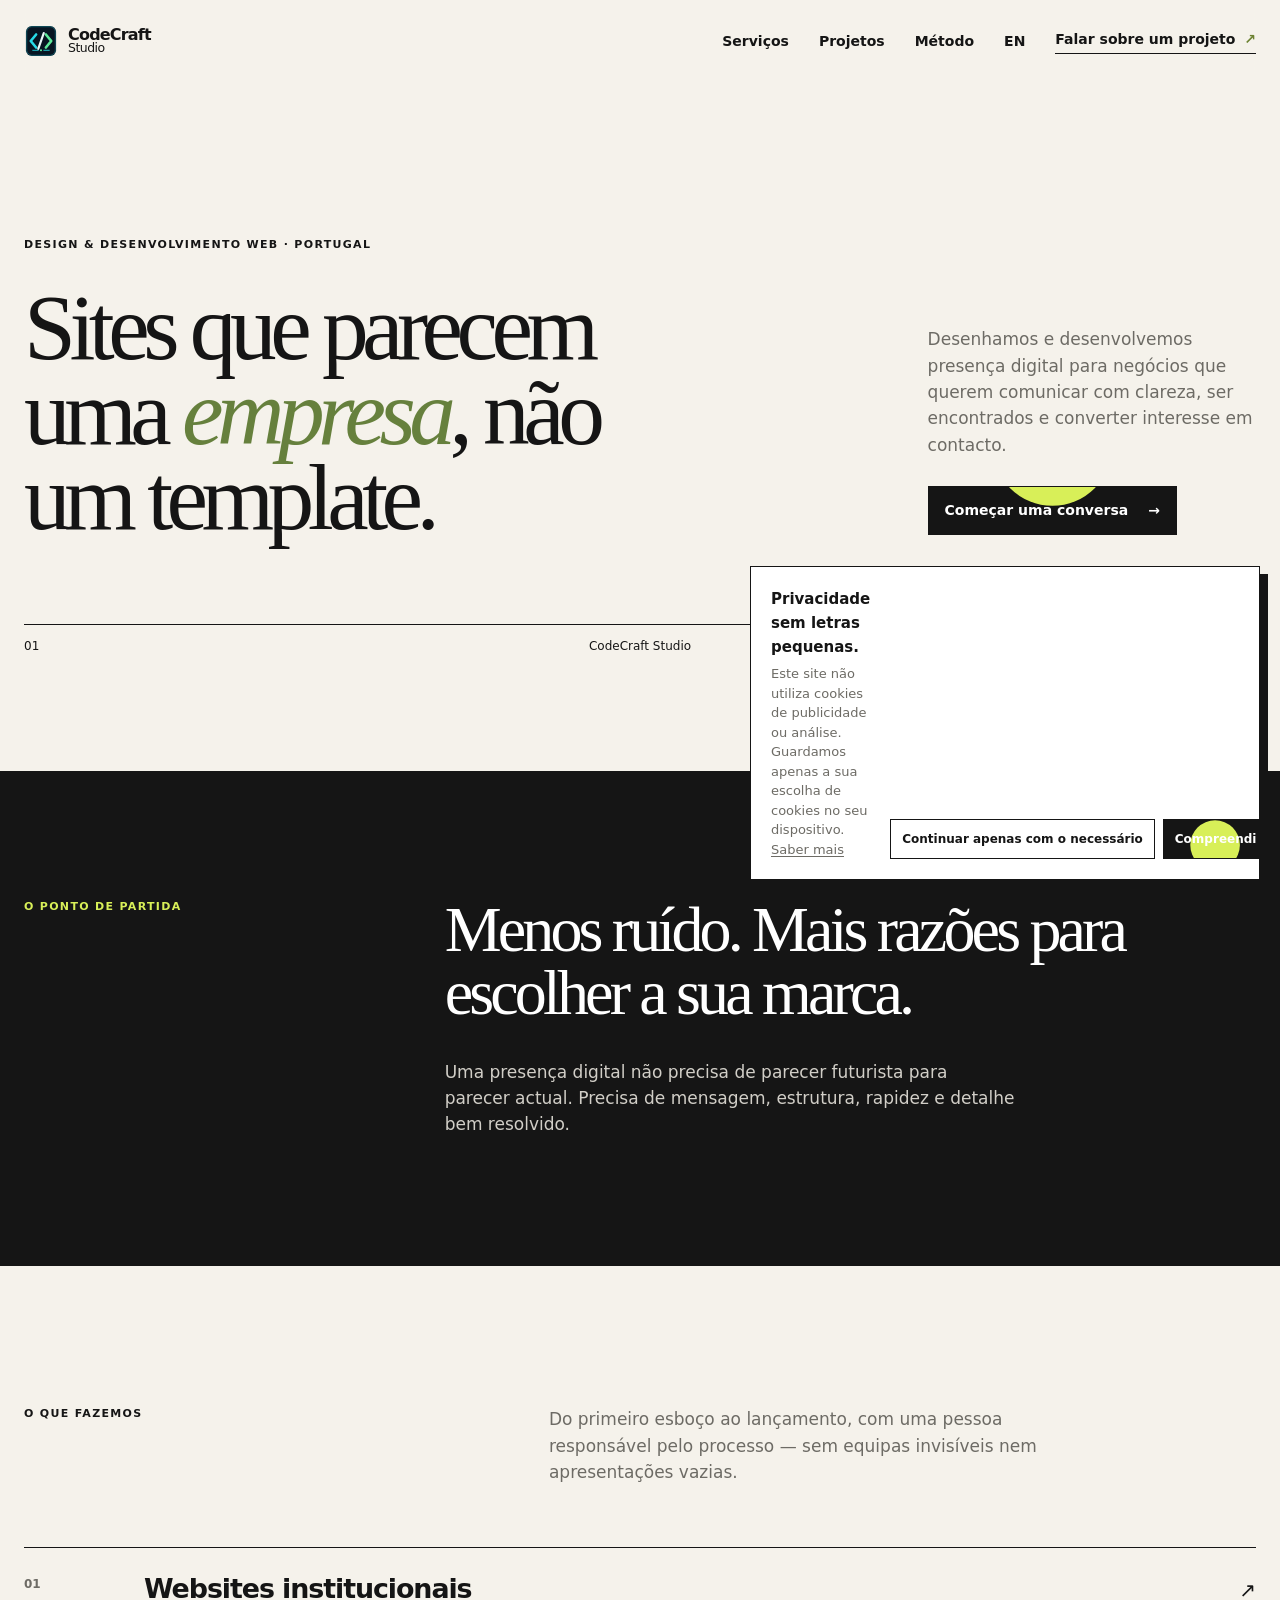
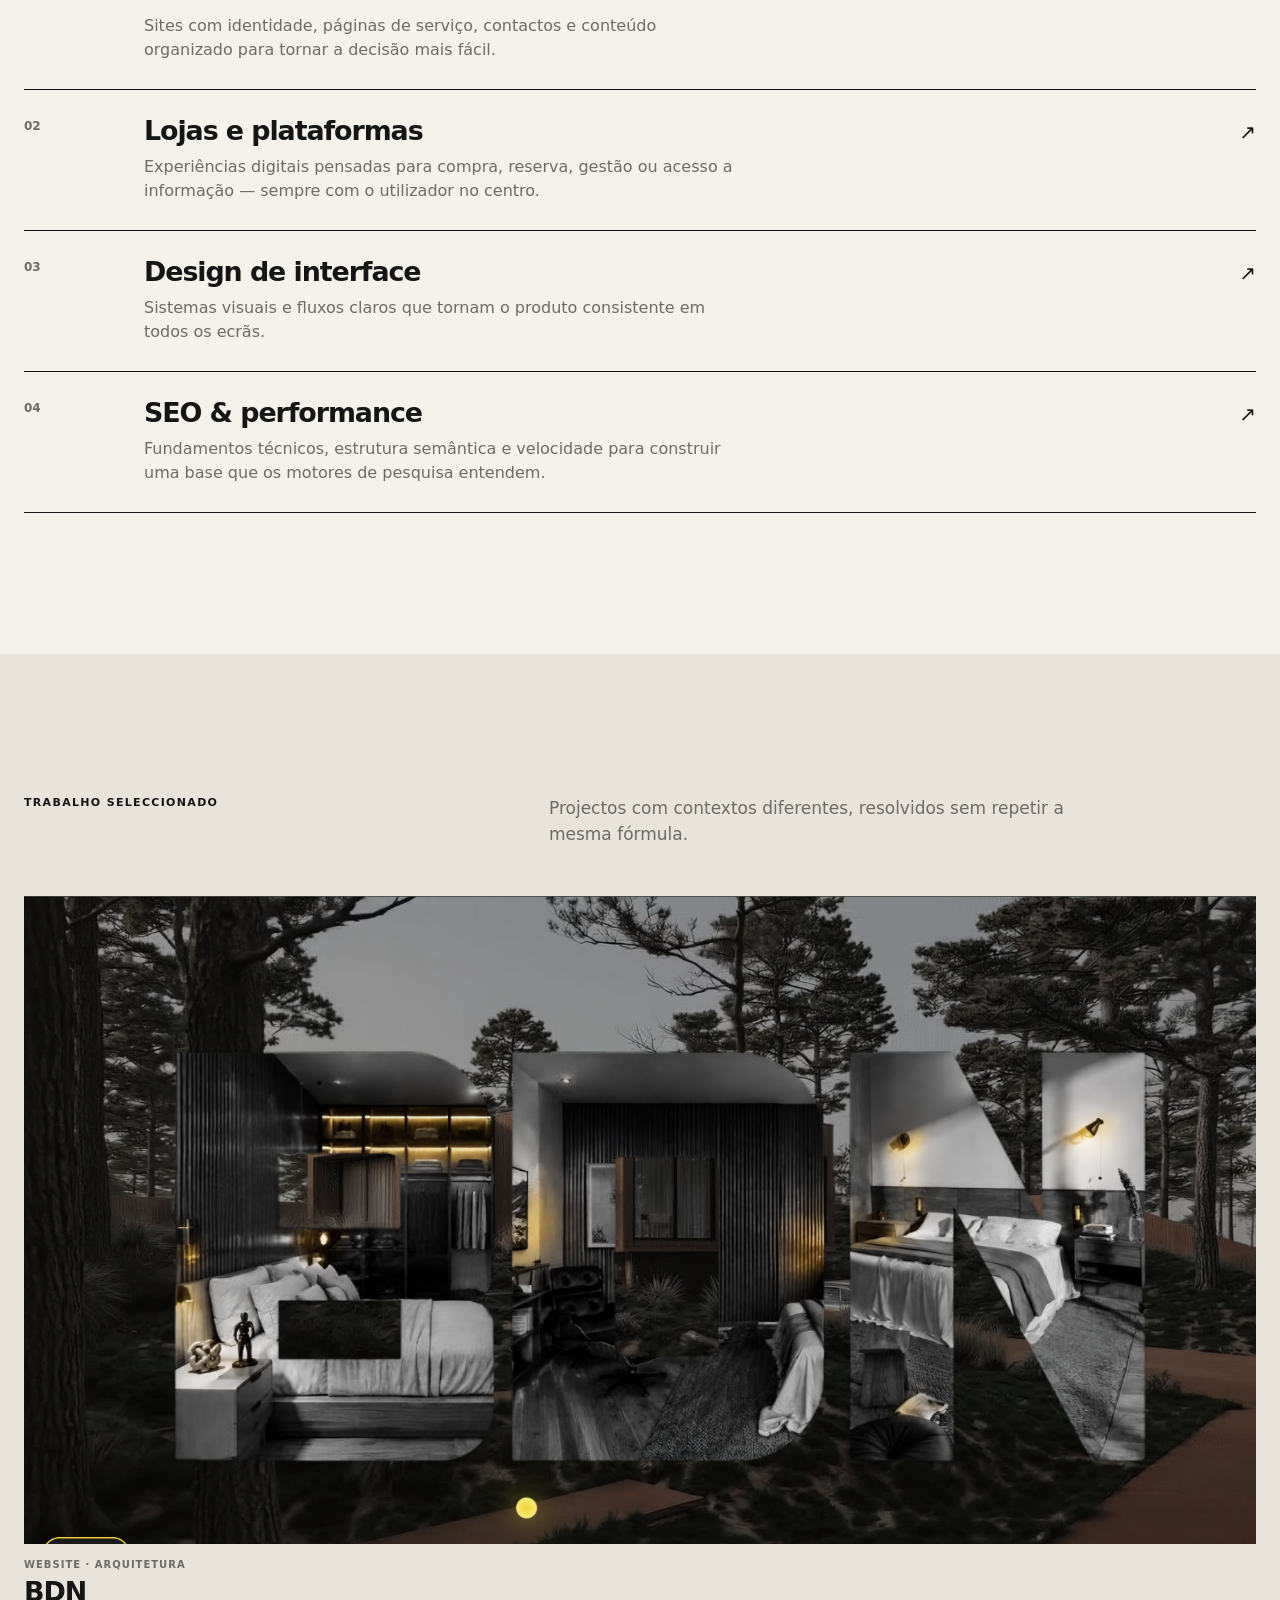
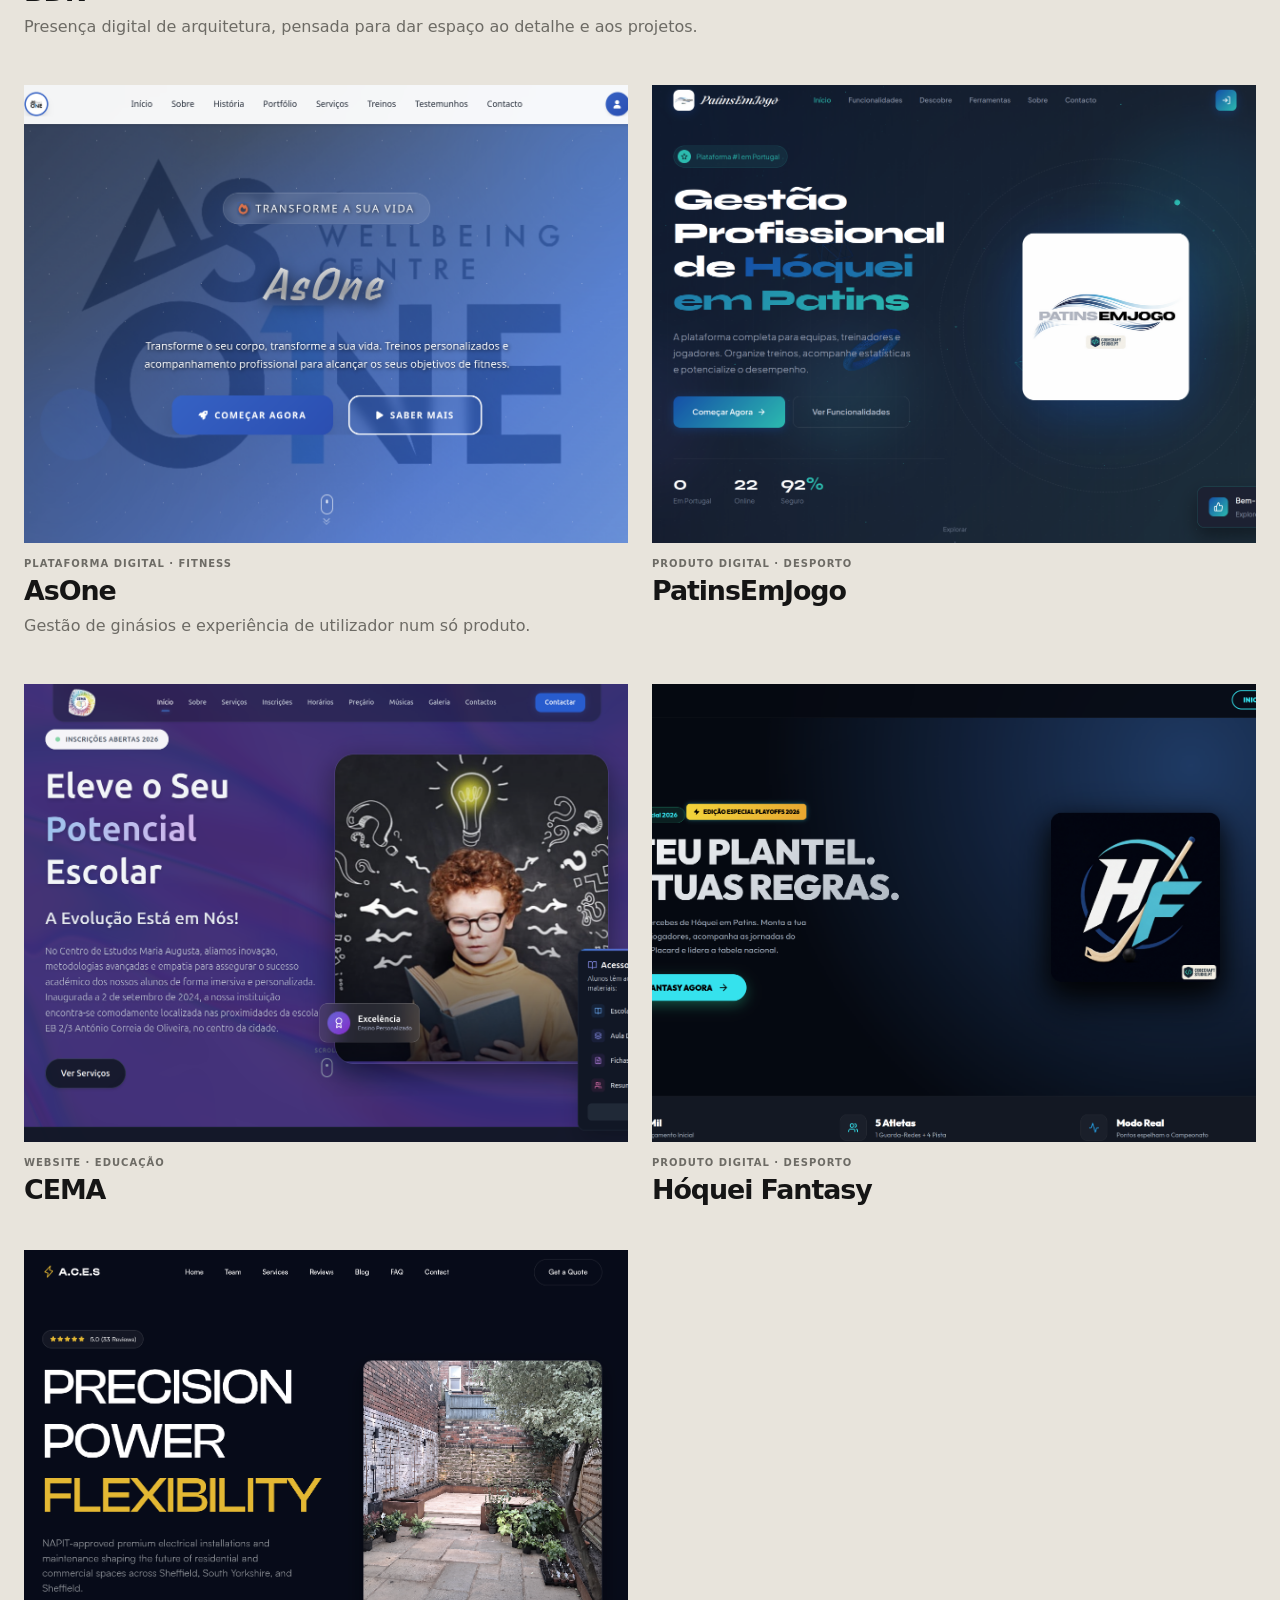
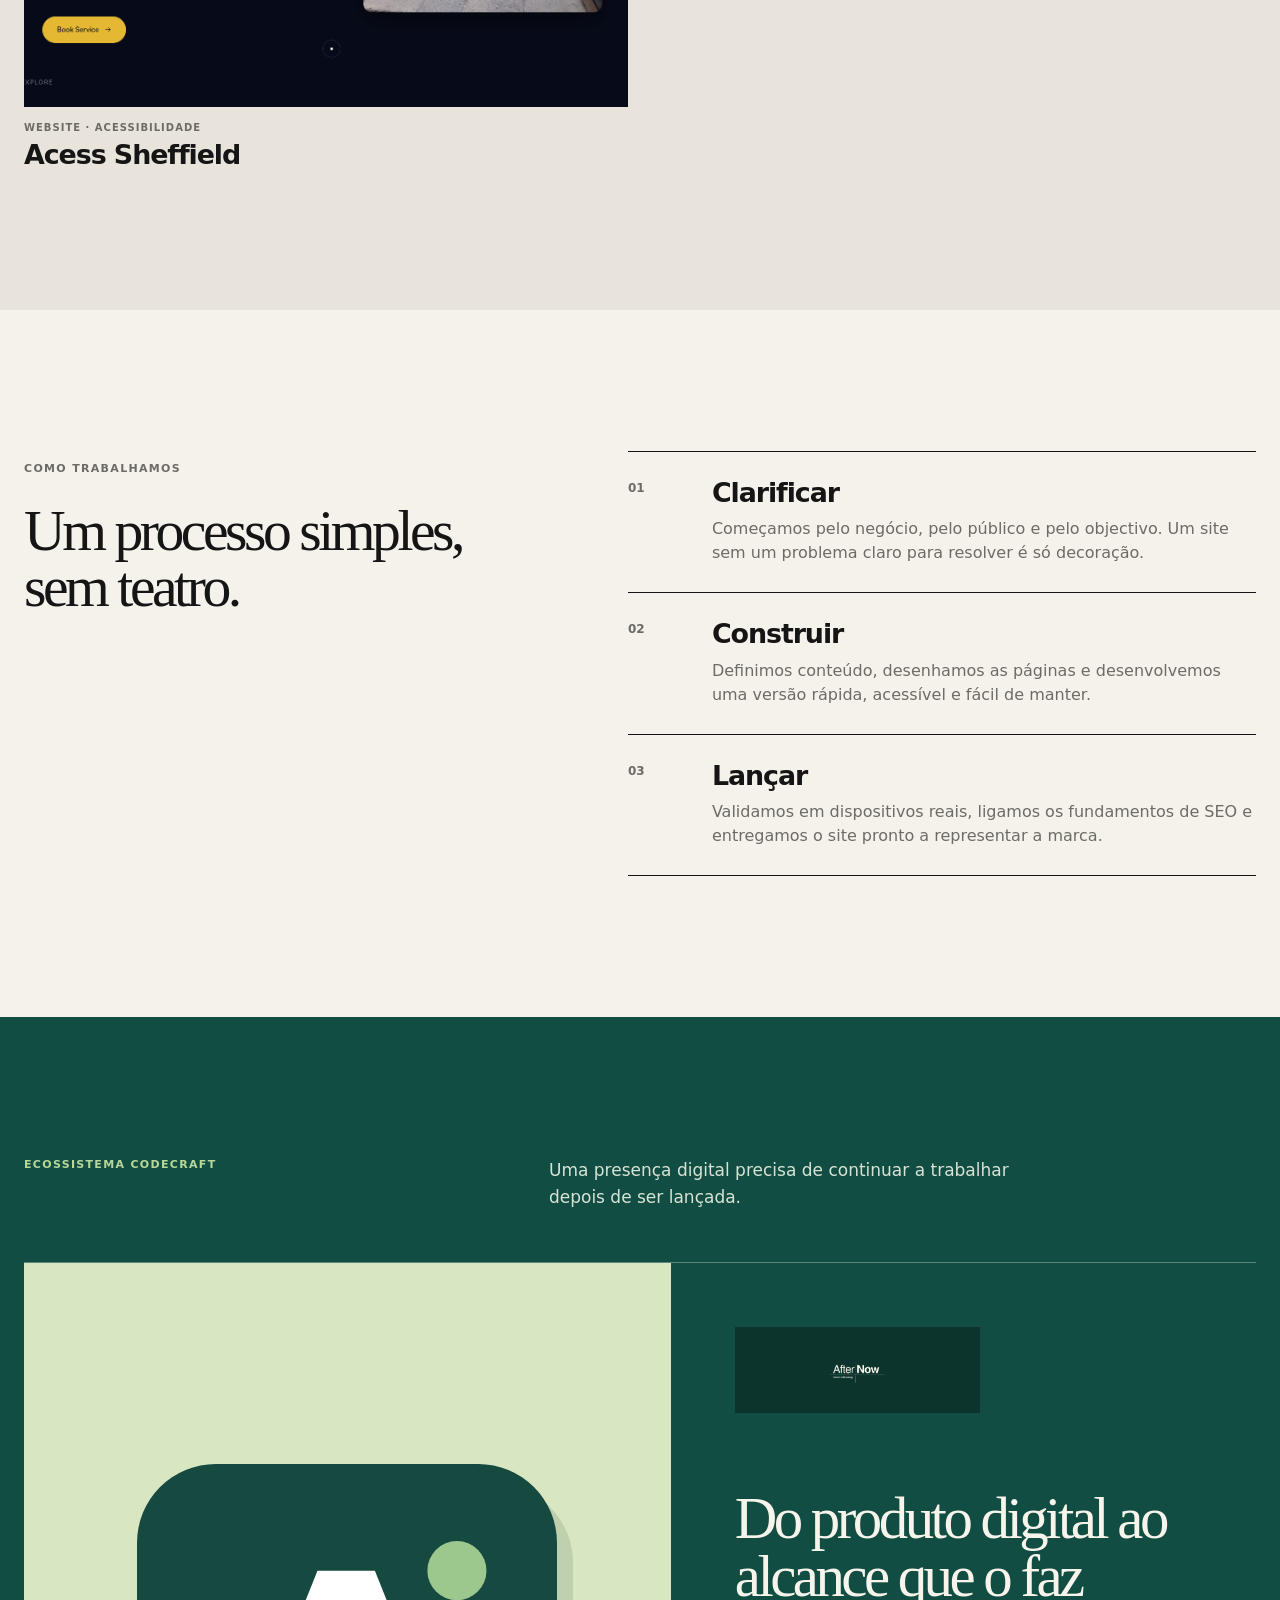
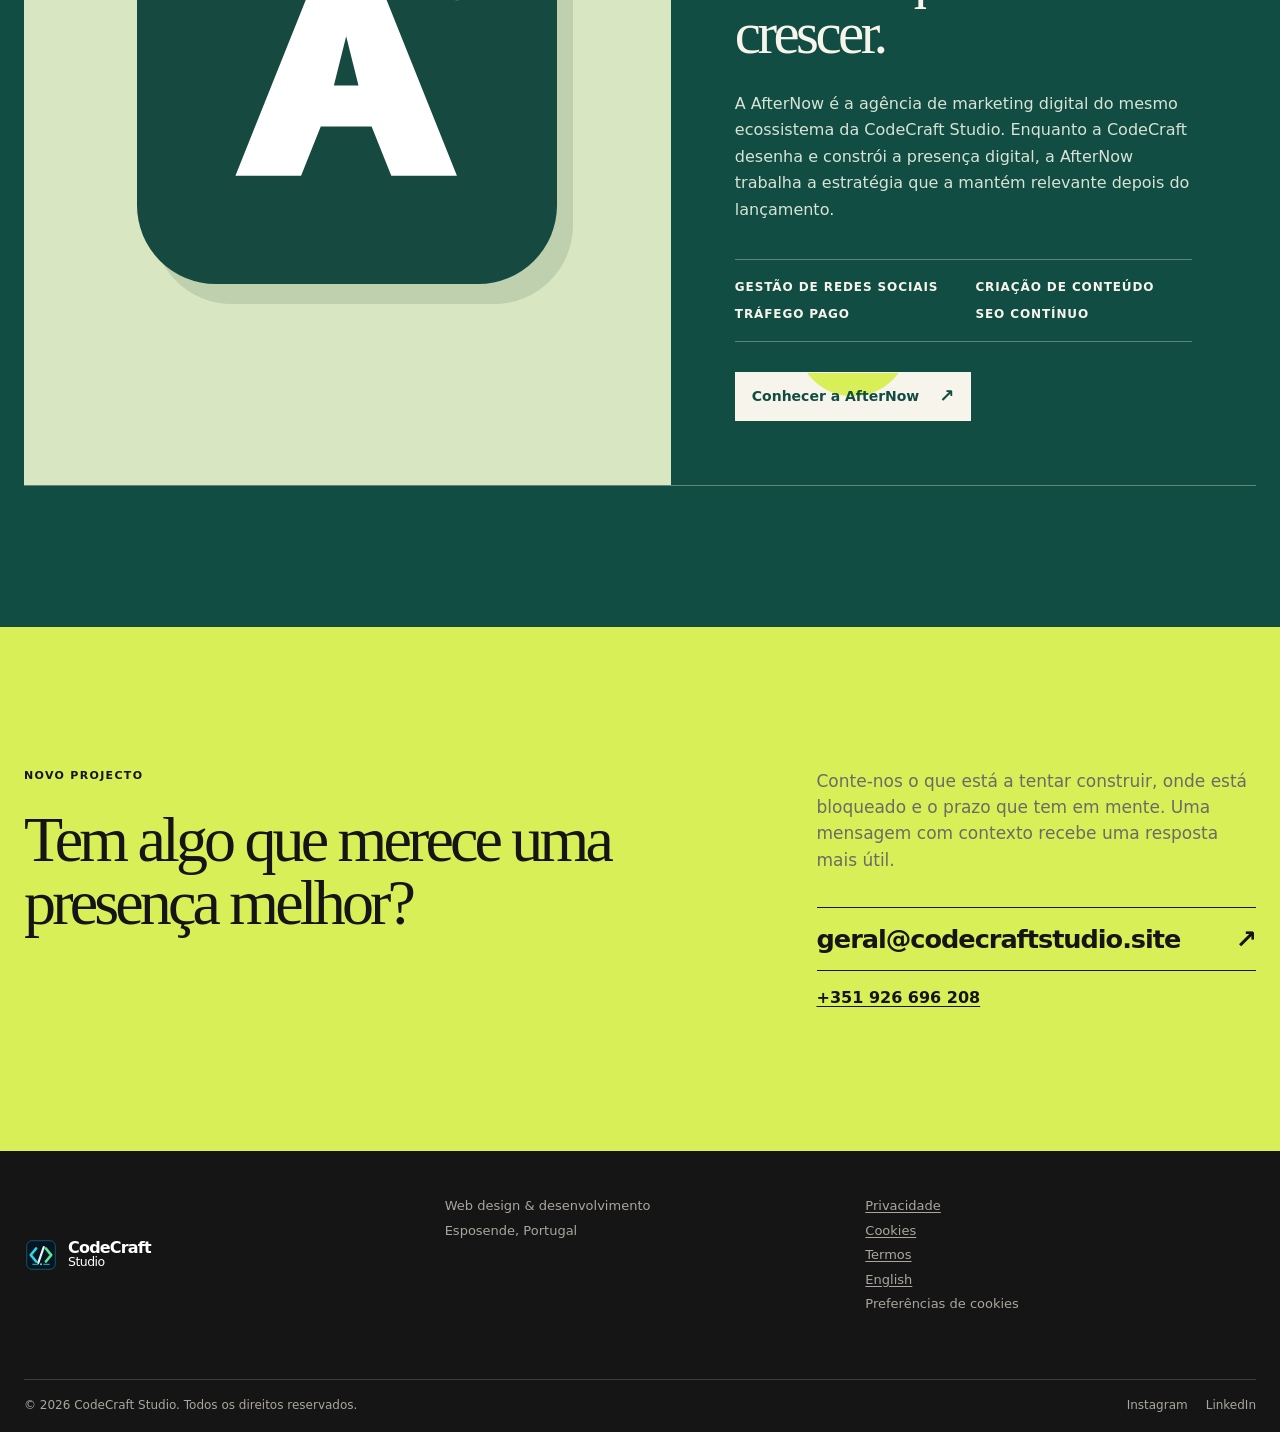
==== commit 284ea715: "Add files via upload" ====
--- a/index.html
+++ b/index.html
@@ -6,6 +6,9 @@
   <meta name="theme-color" content="#151515">
   <meta name="description" content="CodeCraft Studio cria websites claros, rápidos e pensados para dar trabalho a sério à sua marca.">
   <link rel="canonical" href="https://codecraftstudio.site/">
+  <link rel="alternate" hreflang="pt-PT" href="https://codecraftstudio.site/">
+  <link rel="alternate" hreflang="en" href="https://codecraftstudio.site/en.html">
+  <link rel="alternate" hreflang="x-default" href="https://codecraftstudio.site/">
   <link rel="icon" href="brand-kit/logo-mark.svg" type="image/svg+xml">
   <link rel="manifest" href="site.webmanifest">
   <meta property="og:type" content="website">
@@ -38,7 +41,7 @@
       <a class="brand" href="#top" aria-label="CodeCraft Studio — início"><span class="brand-mark">CC</span><span>CodeCraft<br><small>Studio</small></span></a>
       <button class="menu-button" type="button" aria-expanded="false" aria-controls="main-nav" data-menu-button>Menu <span></span></button>
       <nav id="main-nav" class="main-nav" aria-label="Navegação principal" data-menu>
-        <a href="#servicos">Serviços</a><a href="#projetos">Projetos</a><a href="#metodo">Método</a><a class="nav-contact" href="#contacto">Falar sobre um projeto <span aria-hidden="true">↗</span></a>
+        <a href="#servicos">Serviços</a><a href="#projetos">Projetos</a><a href="#metodo">Método</a><a href="en.html" lang="en" hreflang="en" aria-label="Ver o website em inglês">EN</a><a class="nav-contact" href="#contacto">Falar sobre um projeto <span aria-hidden="true">↗</span></a>
       </nav>
     </div>
   </header>
@@ -72,7 +75,7 @@
     <section id="contacto" class="contact"><div class="shell contact-grid"><div><p class="section-label">Novo projecto</p><h2>Tem algo que merece uma presença melhor?</h2></div><div class="contact-content"><p>Conte-nos o que está a tentar construir, onde está bloqueado e o prazo que tem em mente. Uma mensagem com contexto recebe uma resposta mais útil.</p><a class="contact-mail" href="mailto:geral@codecraftstudio.site">geral@codecraftstudio.site <span>↗</span></a><a class="contact-phone" href="tel:+351926696208">+351 926 696 208</a></div></div></section>
   </main>
   <a class="mobile-contact-dock" href="#contacto">Falar do projeto</a>
-  <footer class="site-footer"><div class="shell footer-top"><a class="brand brand-footer" href="#top"><span class="brand-mark">CC</span><span>CodeCraft<br><small>Studio</small></span></a><div><p>Web design & desenvolvimento</p><p>Esposende, Portugal</p></div><div class="footer-links"><a href="privacy.html">Privacidade</a><a href="cookies.html">Cookies</a><a href="terms.html">Termos</a><button type="button" data-open-consent>Preferências de cookies</button></div></div><div class="shell footer-bottom"><p>© <span data-year></span> CodeCraft Studio. Todos os direitos reservados.</p><div><a href="https://www.instagram.com/code_craft_studio" target="_blank" rel="noopener noreferrer">Instagram</a><a href="https://www.linkedin.com/in/gil-abreu-51b3b53b0" target="_blank" rel="noopener noreferrer">LinkedIn</a></div></div></footer>
+  <footer class="site-footer"><div class="shell footer-top"><a class="brand brand-footer" href="#top"><span class="brand-mark">CC</span><span>CodeCraft<br><small>Studio</small></span></a><div><p>Web design & desenvolvimento</p><p>Esposende, Portugal</p></div><div class="footer-links"><a href="privacy.html">Privacidade</a><a href="cookies.html">Cookies</a><a href="terms.html">Termos</a><a href="en.html" lang="en" hreflang="en">English</a><button type="button" data-open-consent>Preferências de cookies</button></div></div><div class="shell footer-bottom"><p>© <span data-year></span> CodeCraft Studio. Todos os direitos reservados.</p><div><a href="https://www.instagram.com/code_craft_studio" target="_blank" rel="noopener noreferrer">Instagram</a><a href="https://www.linkedin.com/in/gil-abreu-51b3b53b0" target="_blank" rel="noopener noreferrer">LinkedIn</a></div></div></footer>
   <aside class="cookie-banner" hidden data-cookie-banner aria-label="Preferências de cookies"><div><strong>Privacidade sem letras pequenas.</strong><p>Este site não utiliza cookies de publicidade ou análise. Guardamos apenas a sua escolha de cookies no seu dispositivo. <a href="cookies.html">Saber mais</a></p></div><div class="cookie-actions"><button class="button button-plain" type="button" data-cookie-necessary>Continuar apenas com o necessário</button><button class="button button-dark" type="button" data-cookie-accept>Compreendi</button></div></aside>
   <dialog class="consent-dialog" data-consent-dialog aria-labelledby="consent-title"><form method="dialog"><button class="dialog-close" aria-label="Fechar">×</button><p class="section-label">Preferências de cookies</p><h2 id="consent-title">Só o estritamente necessário.</h2><p>Não carregamos serviços de medição, publicidade ou perfis de redes sociais. A escolha abaixo é guardada localmente para não voltar a mostrar este aviso a cada visita.</p><div class="cookie-row"><div><strong>Necessários</strong><small>Guardam a sua escolha de privacidade.</small></div><span class="always-on">Sempre activos</span></div><div class="dialog-actions"><button class="button button-plain" value="close">Fechar</button><button class="button button-dark" type="button" data-cookie-necessary>Guardar preferência</button></div></form></dialog>
   <script src="main.js"></script>
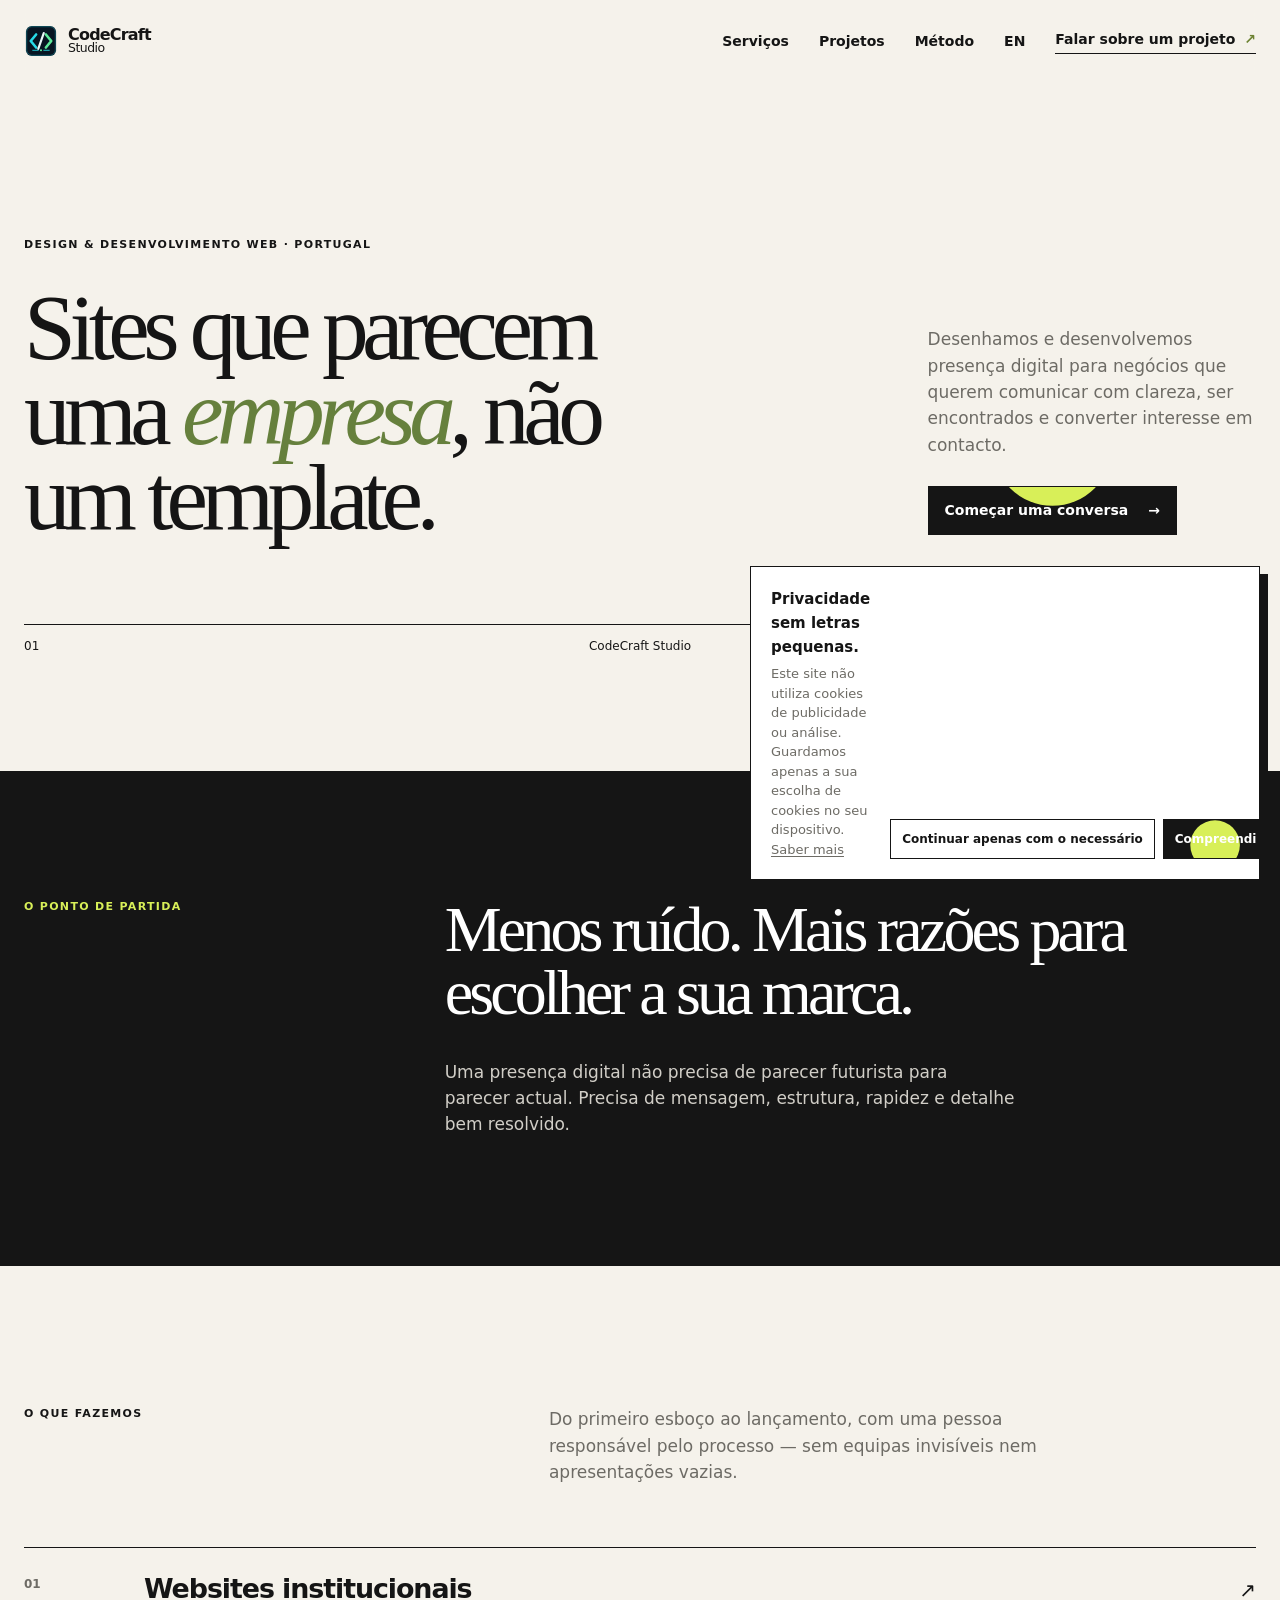
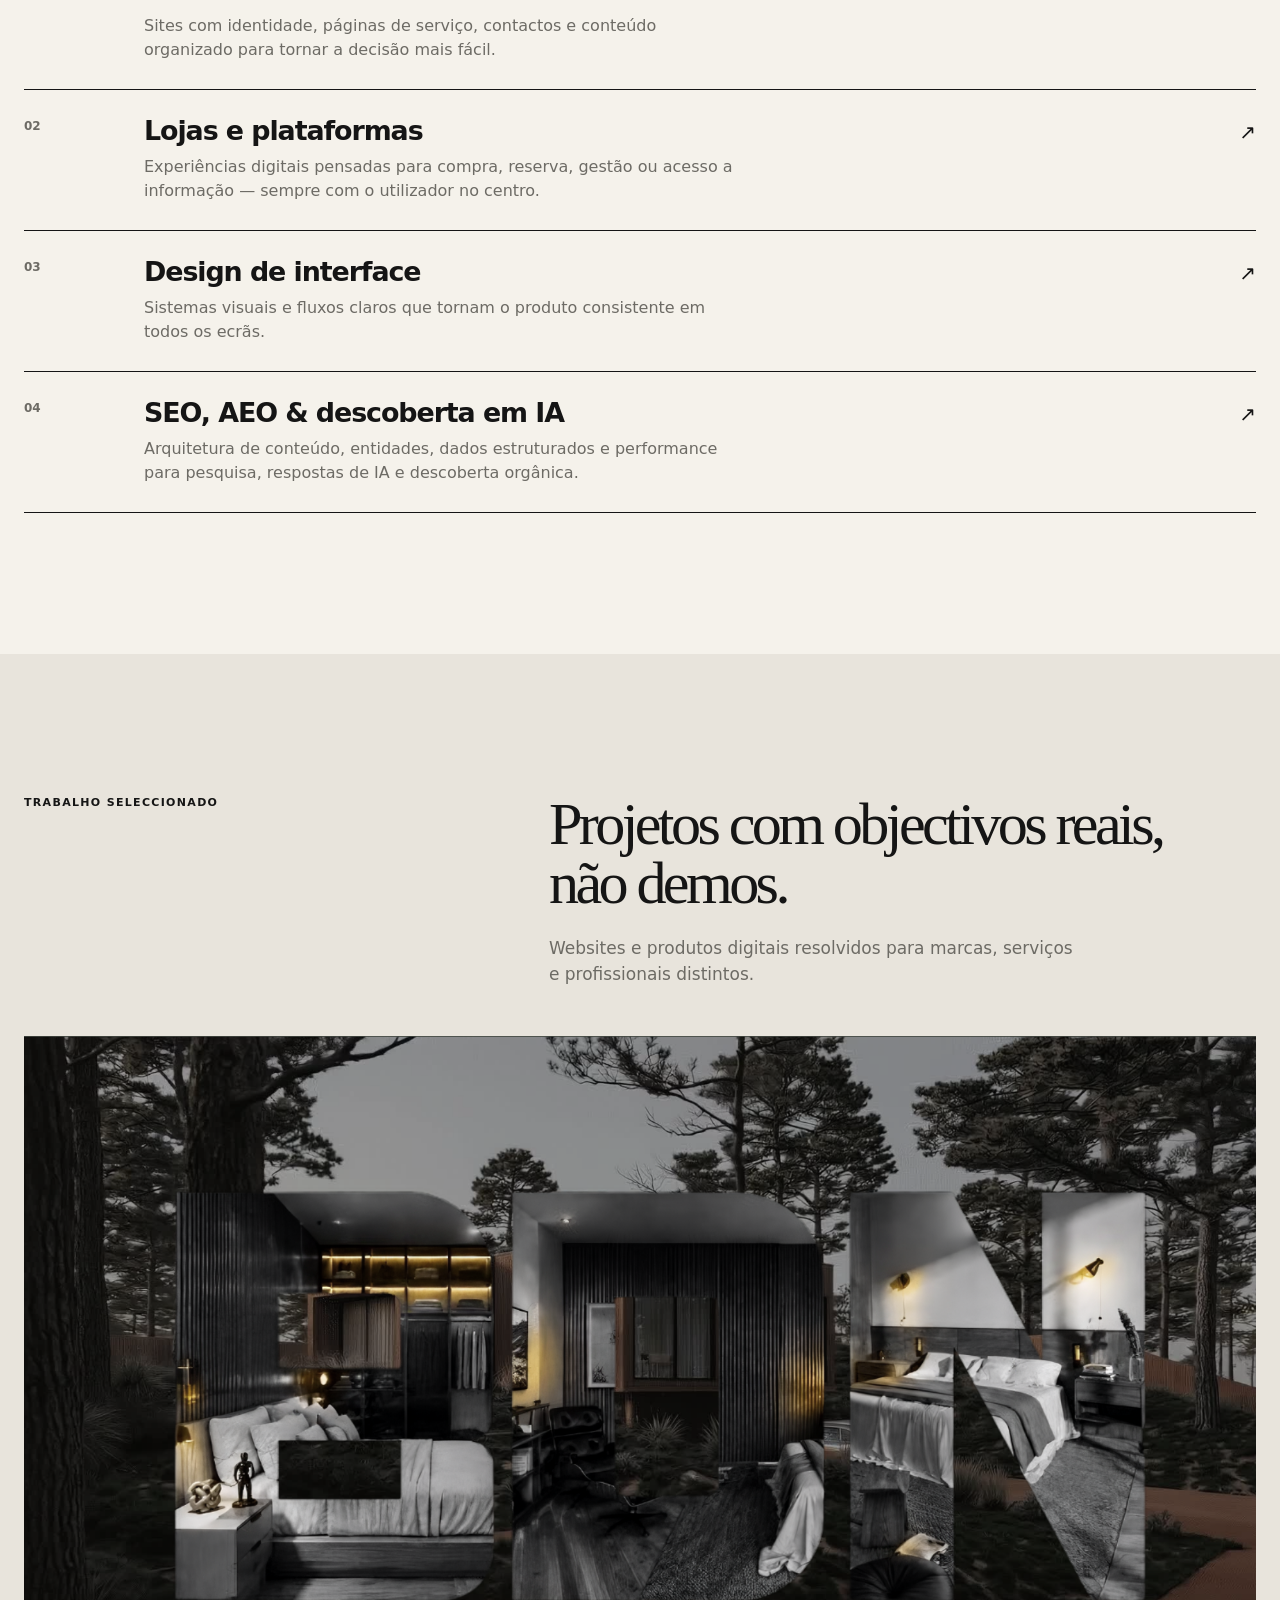
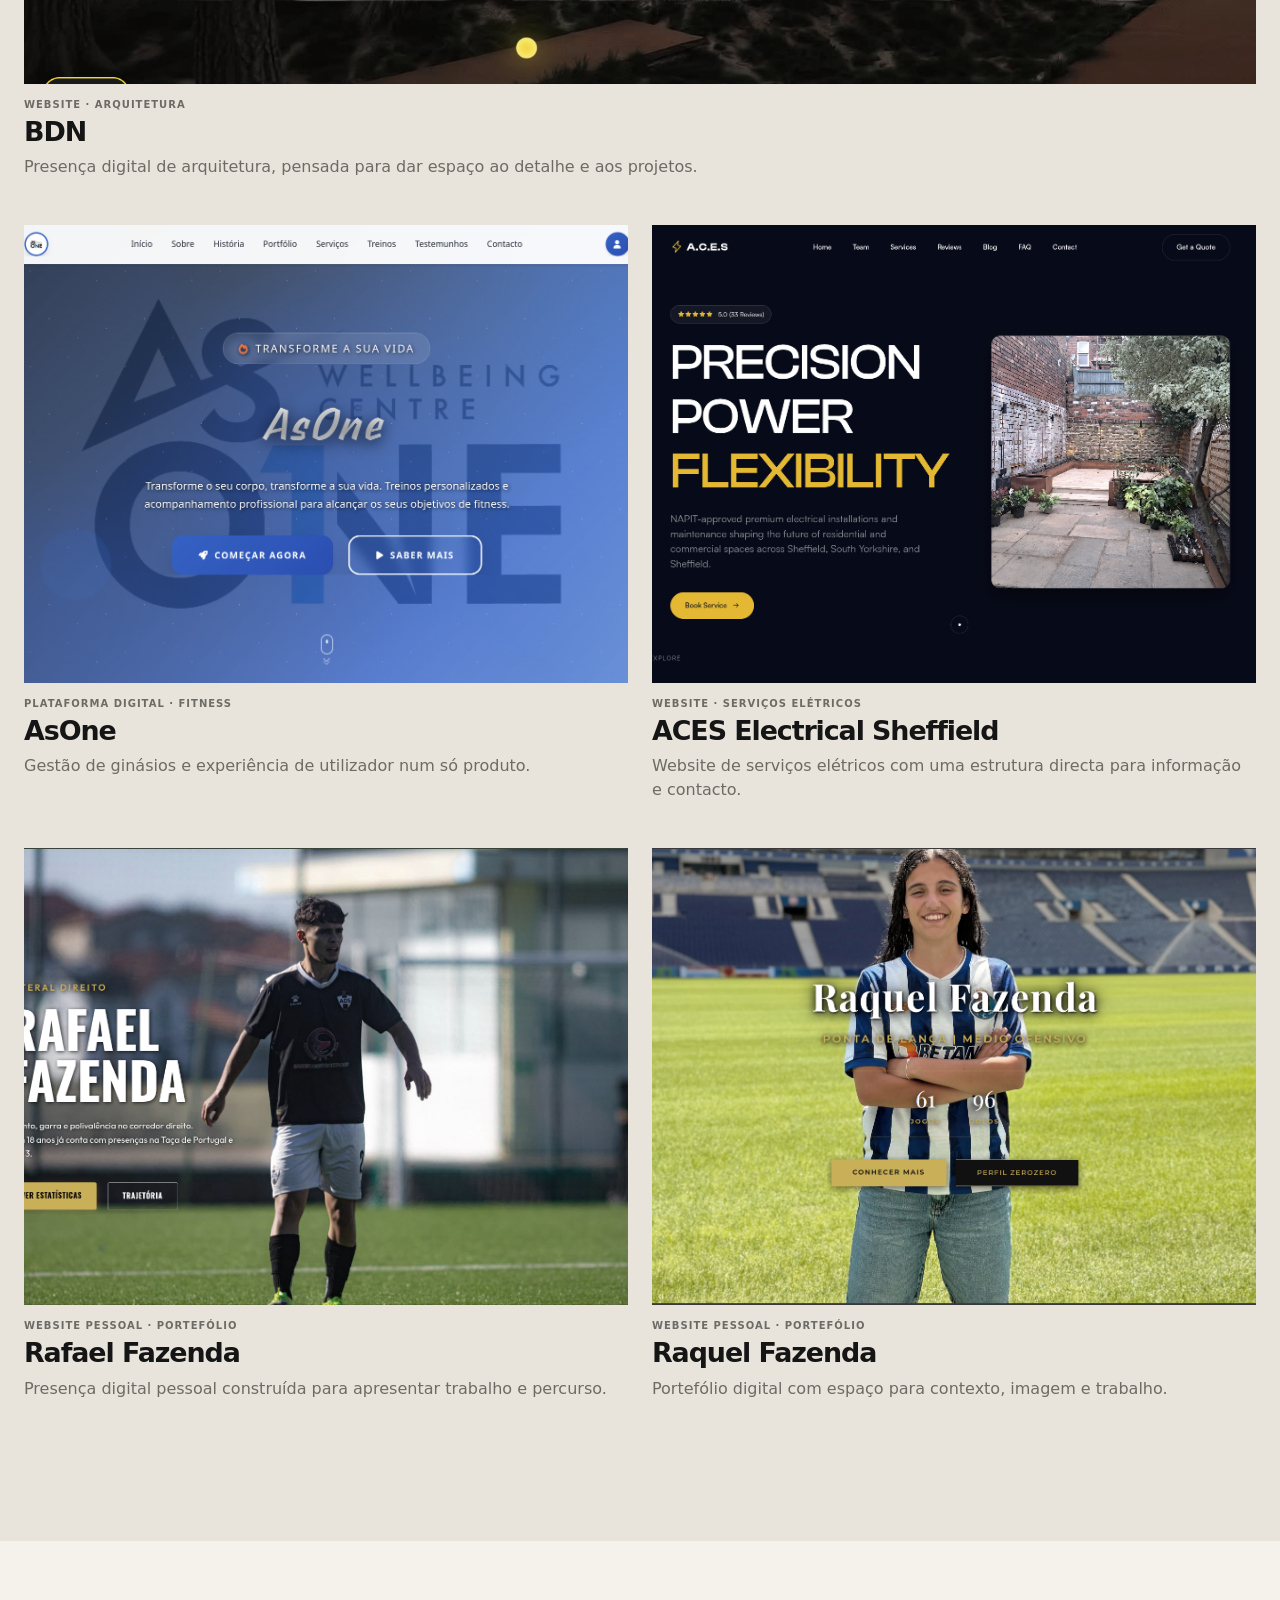
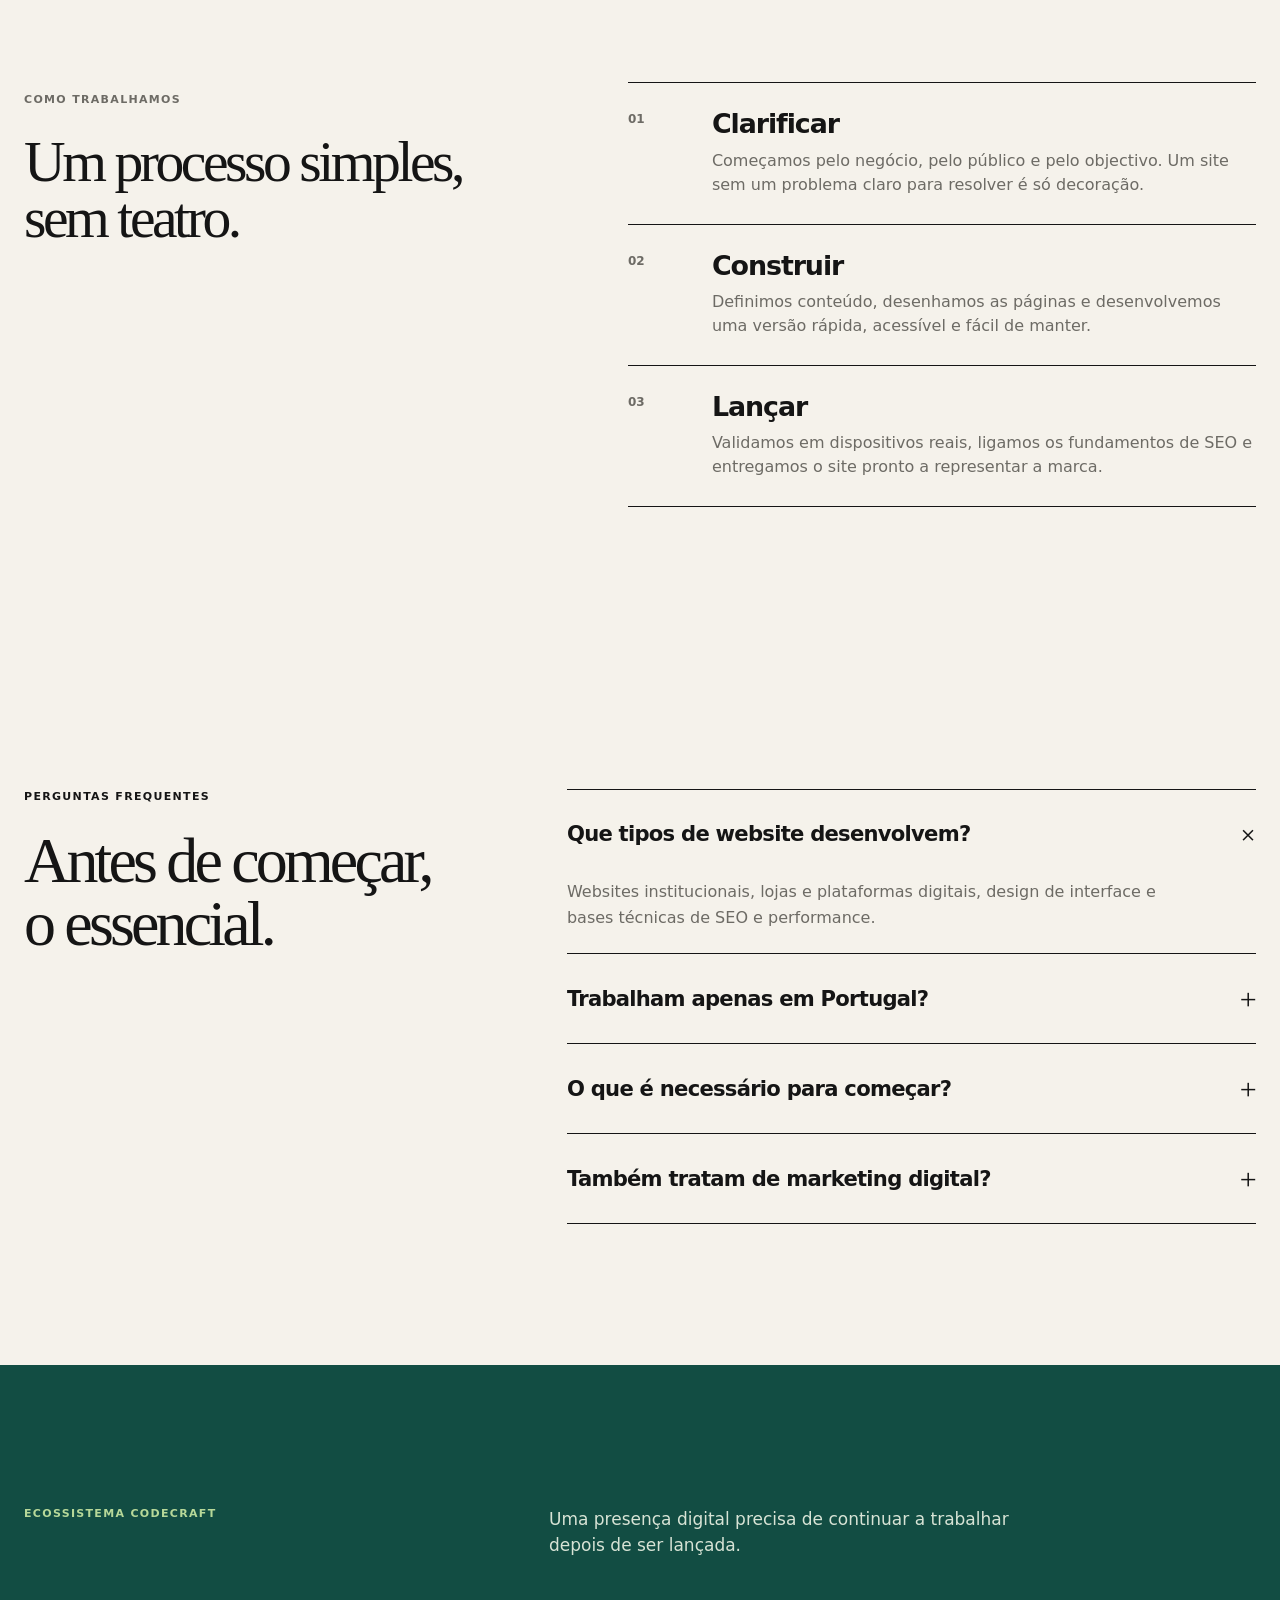
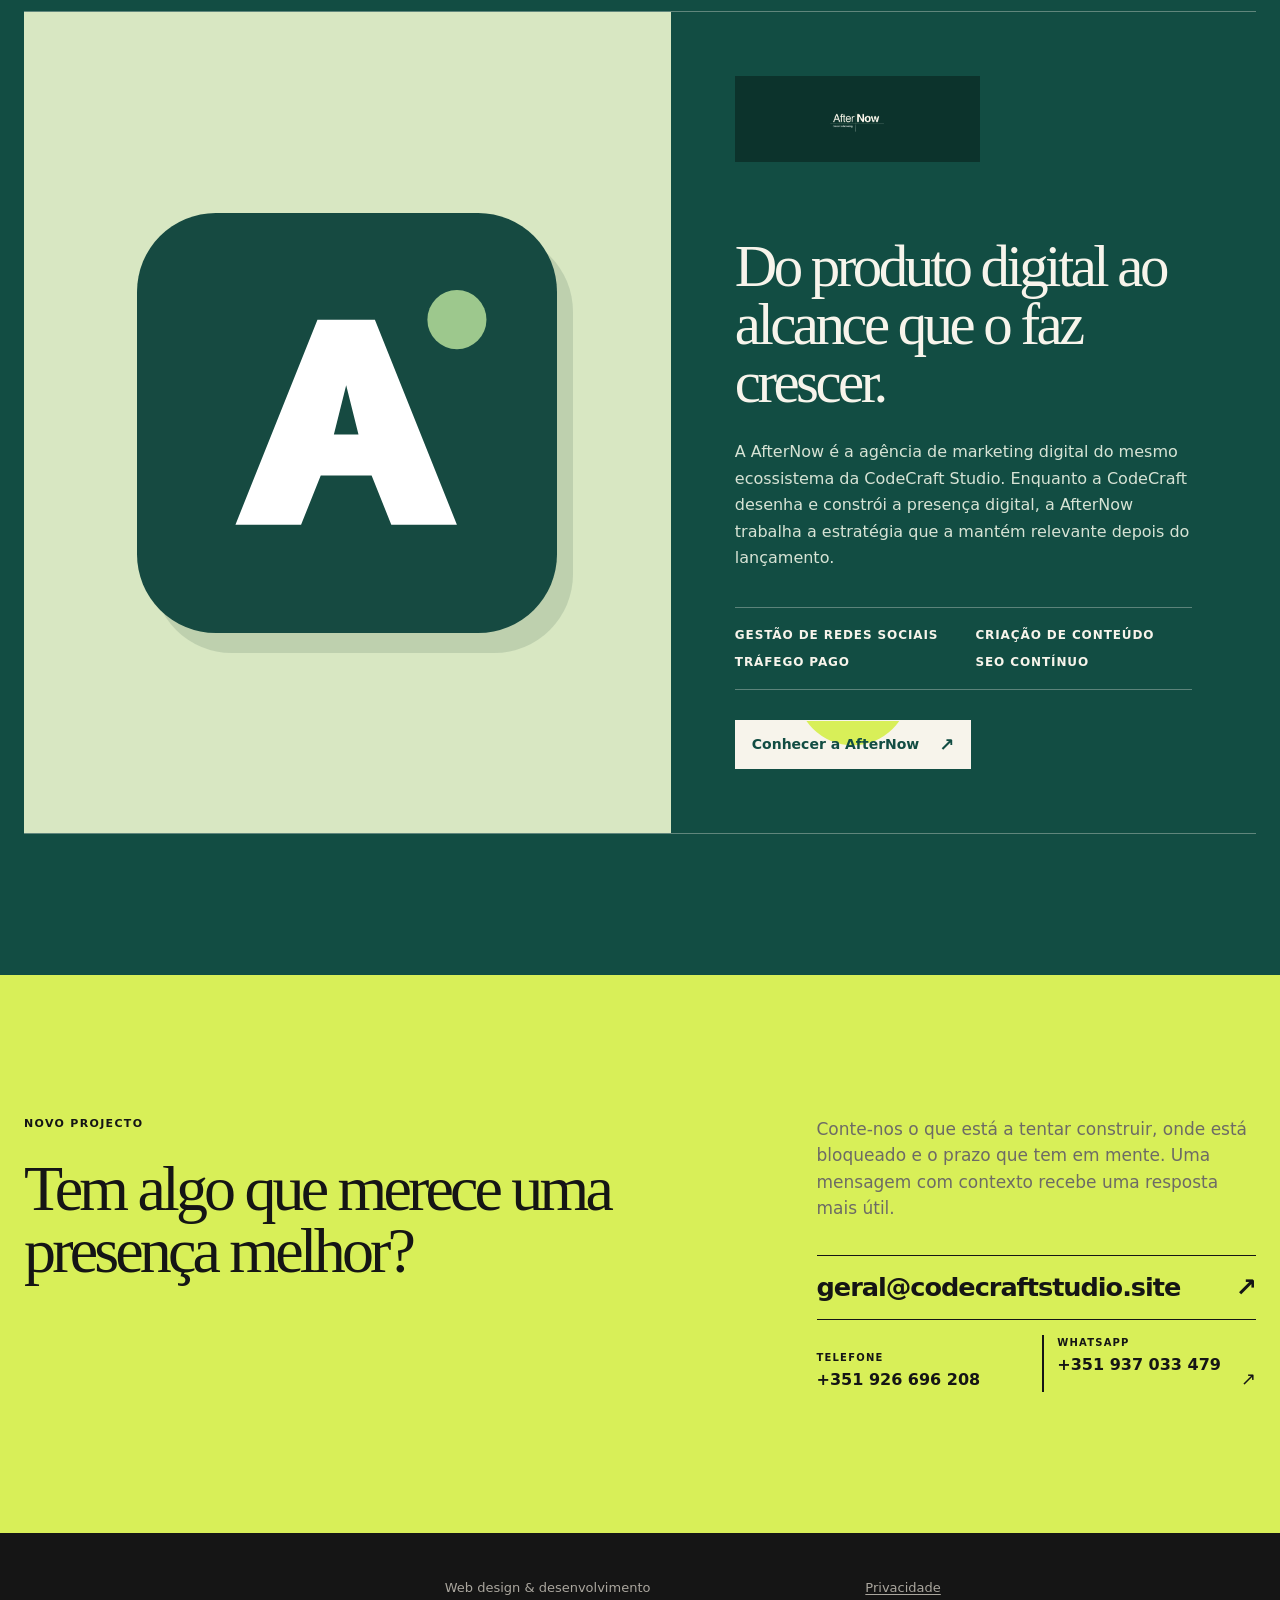
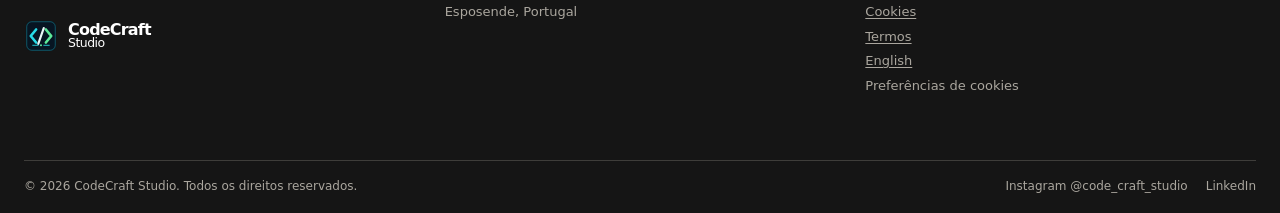
==== commit 58240506: "Add files via upload" ====
--- a/index.html
+++ b/index.html
@@ -4,7 +4,9 @@
   <meta charset="utf-8">
   <meta name="viewport" content="width=device-width, initial-scale=1">
   <meta name="theme-color" content="#151515">
-  <meta name="description" content="CodeCraft Studio cria websites claros, rápidos e pensados para dar trabalho a sério à sua marca.">
+  <meta name="description" content="CodeCraft Studio cria websites rápidos, claros e orientados a conversão para empresas em Portugal e projetos internacionais.">
+  <meta name="author" content="CodeCraft Studio">
+  <meta name="robots" content="index,follow,max-image-preview:large,max-snippet:-1,max-video-preview:-1">
   <link rel="canonical" href="https://codecraftstudio.site/">
   <link rel="alternate" hreflang="pt-PT" href="https://codecraftstudio.site/">
   <link rel="alternate" hreflang="en" href="https://codecraftstudio.site/en.html">
@@ -13,11 +15,16 @@
   <link rel="manifest" href="site.webmanifest">
   <meta property="og:type" content="website">
   <meta property="og:locale" content="pt_PT">
-  <meta property="og:title" content="CodeCraft Studio — websites que dão espaço ao seu negócio">
-  <meta property="og:description" content="Design, desenvolvimento e estratégia digital para negócios que querem ser levados a sério.">
+  <meta property="og:site_name" content="CodeCraft Studio">
+  <meta property="og:title" content="CodeCraft Studio — Web design e desenvolvimento em Portugal">
+  <meta property="og:description" content="Websites claros, rápidos e orientados a conversão para empresas que querem ser levadas a sério.">
   <meta property="og:url" content="https://codecraftstudio.site/">
   <meta property="og:image" content="https://codecraftstudio.site/logo2.png">
-  <title>CodeCraft Studio — Websites com substância</title>
+  <meta name="twitter:card" content="summary_large_image">
+  <meta name="twitter:title" content="CodeCraft Studio — Web design e desenvolvimento em Portugal">
+  <meta name="twitter:description" content="Websites claros, rápidos e orientados a conversão.">
+  <meta name="twitter:image" content="https://codecraftstudio.site/logo2.png">
+  <title>Web Design e Desenvolvimento em Portugal | CodeCraft Studio</title>
   <link rel="stylesheet" href="styles.css">
   <link rel="stylesheet" href="fixes.css">
   <link rel="stylesheet" href="motion.css">
@@ -28,8 +35,10 @@
   <link rel="stylesheet" href="brand-site-integration.css">
   <link rel="stylesheet" href="mobile-hero-refinement.css">
   <link rel="stylesheet" href="afternow-partnership.css">
+  <link rel="stylesheet" href="search-experience.css">
   <script>document.documentElement.classList.add('loader-enabled');window.setTimeout(function(){document.documentElement.classList.remove('loader-enabled')},3500);</script>
-  <script type="application/ld+json">{"@context":"https://schema.org","@type":"ProfessionalService","name":"CodeCraft Studio","url":"https://codecraftstudio.site/","email":"geral@codecraftstudio.site","telephone":"+351926696208","address":{"@type":"PostalAddress","addressLocality":"Esposende","addressCountry":"PT"},"areaServed":"PT","sameAs":["https://www.instagram.com/code_craft_studio","https://www.linkedin.com/in/gil-abreu-51b3b53b0"]}</script>
+  <script type="application/ld+json">[{"@context":"https://schema.org","@type":"ProfessionalService","@id":"https://codecraftstudio.site/#organization","name":"CodeCraft Studio","url":"https://codecraftstudio.site/","logo":"https://codecraftstudio.site/brand-kit/logo-mark.svg","image":"https://codecraftstudio.site/logo2.png","description":"Web design, desenvolvimento e estratégia digital para empresas em Portugal e projetos internacionais.","email":"geral@codecraftstudio.site","telephone":"+351926696208","address":{"@type":"PostalAddress","addressLocality":"Esposende","addressCountry":"PT"},"areaServed":[{"@type":"Country","name":"Portugal"},{"@type":"Place","name":"International (remote)"}],"availableLanguage":["Portuguese","English"],"contactPoint":[{"@type":"ContactPoint","contactType":"project enquiries","telephone":"+351926696208","email":"geral@codecraftstudio.site","availableLanguage":["Portuguese","English"]},{"@type":"ContactPoint","contactType":"WhatsApp","telephone":"+351937033479","availableLanguage":["Portuguese","English"]}],"hasOfferCatalog":{"@type":"OfferCatalog","name":"Serviços digitais","itemListElement":[{"@type":"Offer","itemOffered":{"@type":"Service","name":"Websites institucionais","description":"Websites com identidade, páginas de serviço, contactos e conteúdo organizado."}},{"@type":"Offer","itemOffered":{"@type":"Service","name":"Lojas e plataformas","description":"Experiências digitais para compra, reserva, gestão ou acesso a informação."}},{"@type":"Offer","itemOffered":{"@type":"Service","name":"Design de interface","description":"Sistemas visuais e fluxos claros para produtos digitais."}},{"@type":"Offer","itemOffered":{"@type":"Service","name":"SEO e performance","description":"Fundamentos técnicos, estrutura semântica e velocidade."}}]},"sameAs":["https://www.instagram.com/code_craft_studio","https://www.linkedin.com/in/gil-abreu-51b3b53b0"]},{"@context":"https://schema.org","@type":"WebSite","@id":"https://codecraftstudio.site/#website","url":"https://codecraftstudio.site/","name":"CodeCraft Studio","inLanguage":"pt-PT","publisher":{"@id":"https://codecraftstudio.site/#organization"}},{"@context":"https://schema.org","@type":"FAQPage","mainEntity":[{"@type":"Question","name":"Que tipos de website desenvolve a CodeCraft Studio?","acceptedAnswer":{"@type":"Answer","text":"A CodeCraft Studio desenvolve websites institucionais, lojas e plataformas digitais, design de interface e bases técnicas de SEO e performance."}},{"@type":"Question","name":"A CodeCraft Studio trabalha apenas em Portugal?","acceptedAnswer":{"@type":"Answer","text":"A CodeCraft Studio está sediada em Esposende, Portugal, e trabalha também remotamente em projetos internacionais."}},{"@type":"Question","name":"O que é necessário para começar um projeto?","acceptedAnswer":{"@type":"Answer","text":"Para começar, é útil partilhar o objetivo do negócio, público, conteúdo disponível, prazo e o problema que o website deve resolver."}},{"@type":"Question","name":"Também tratam de marketing digital?","acceptedAnswer":{"@type":"Answer","text":"A CodeCraft Studio foca-se na presença digital. Para redes sociais, conteúdo, tráfego pago e SEO contínuo, a agência associada AfterNow complementa o trabalho."}}]}]</script>
+  <script type="application/ld+json">{"@context":"https://schema.org","@type":"Service","name":"SEO, AEO e descoberta em IA","serviceType":"Otimização para motores de pesquisa, respostas e descoberta por IA","provider":{"@id":"https://codecraftstudio.site/#organization"},"areaServed":["Portugal","International (remote)"],"availableLanguage":["Portuguese","English"],"description":"Arquitetura de conteúdo, entidades, dados estruturados e performance para tornar a presença digital mais compreensível em pesquisa e sistemas de IA."}</script>
 </head>
 <body>
   <div class="site-loader" role="status" aria-live="polite" aria-label="A carregar o website">
@@ -56,26 +65,26 @@
       <article><span>01</span><div><h3>Websites institucionais</h3><p>Sites com identidade, páginas de serviço, contactos e conteúdo organizado para tornar a decisão mais fácil.</p></div><span class="service-arrow">↗</span></article>
       <article><span>02</span><div><h3>Lojas e plataformas</h3><p>Experiências digitais pensadas para compra, reserva, gestão ou acesso a informação — sempre com o utilizador no centro.</p></div><span class="service-arrow">↗</span></article>
       <article><span>03</span><div><h3>Design de interface</h3><p>Sistemas visuais e fluxos claros que tornam o produto consistente em todos os ecrãs.</p></div><span class="service-arrow">↗</span></article>
-      <article><span>04</span><div><h3>SEO & performance</h3><p>Fundamentos técnicos, estrutura semântica e velocidade para construir uma base que os motores de pesquisa entendem.</p></div><span class="service-arrow">↗</span></article>
+      <article><span>04</span><div><h3>SEO, AEO & descoberta em IA</h3><p>Arquitetura de conteúdo, entidades, dados estruturados e performance para pesquisa, respostas de IA e descoberta orgânica.</p></div><span class="service-arrow">↗</span></article>
     </div></section>
-    <section id="projetos" class="work section"><div class="shell"><div class="section-head work-head"><p class="section-label">Trabalho seleccionado</p><p>Projectos com contextos diferentes, resolvidos sem repetir a mesma fórmula.</p></div><div class="work-grid">
+    <section id="projetos" class="work section" aria-labelledby="projects-title"><div class="shell"><div class="section-head work-head"><p class="section-label">Trabalho seleccionado</p><div><h2 id="projects-title">Projetos com objectivos reais, não demos.</h2><p>Websites e produtos digitais resolvidos para marcas, serviços e profissionais distintos.</p></div></div><div class="work-grid">
       <a class="project project-featured" href="https://bdn.pt" target="_blank" rel="noopener noreferrer"><figure><img src="bdn-showcase.png" alt="Projeto residencial apresentado pela BDN" loading="eager"></figure><div><span>Website · Arquitetura</span><h3>BDN</h3><p>Presença digital de arquitetura, pensada para dar espaço ao detalhe e aos projetos.</p></div></a>
       <a class="project" href="https://asone.pt" target="_blank" rel="noopener noreferrer"><figure><img src="asone.png" alt="Página da plataforma AsOne" loading="lazy"></figure><div><span>Plataforma digital · Fitness</span><h3>AsOne</h3><p>Gestão de ginásios e experiência de utilizador num só produto.</p></div></a>
-      <a class="project" href="https://patinsemjogo.pt" target="_blank" rel="noopener noreferrer"><figure><img src="patinsemjogo.png" alt="Página do projeto PatinsEmJogo" loading="lazy"></figure><div><span>Produto digital · Desporto</span><h3>PatinsEmJogo</h3></div></a>
-      <a class="project" href="https://cemacentrodeestudos.pt" target="_blank" rel="noopener noreferrer"><figure><img src="cema.png" alt="Página do CEMA" loading="lazy"></figure><div><span>Website · Educação</span><h3>CEMA</h3></div></a>
-      <a class="project" href="https://hoqueifantasy.site" target="_blank" rel="noopener noreferrer"><figure><img src="hoqueifantasy.png" alt="Página do Hóquei Fantasy" loading="lazy"></figure><div><span>Produto digital · Desporto</span><h3>Hóquei Fantasy</h3></div></a>
-      <a class="project" href="https://acessheffield.co.uk" target="_blank" rel="noopener noreferrer"><figure><img src="aces.png" alt="Página da Acess Sheffield" loading="lazy"></figure><div><span>Website · Acessibilidade</span><h3>Acess Sheffield</h3></div></a>
+      <a class="project" href="https://acessheffield.co.uk" target="_blank" rel="noopener noreferrer"><figure><img src="aces.png" alt="Website da ACES Electrical Sheffield" loading="lazy"></figure><div><span>Website · Serviços elétricos</span><h3>ACES Electrical Sheffield</h3><p>Website de serviços elétricos com uma estrutura directa para informação e contacto.</p></div></a>
+      <a class="project" href="https://rafaelfazenda.me/" target="_blank" rel="noopener noreferrer"><figure><img src="rafael.png" alt="Website pessoal de Rafael Fazenda" loading="lazy"></figure><div><span>Website pessoal · Portefólio</span><h3>Rafael Fazenda</h3><p>Presença digital pessoal construída para apresentar trabalho e percurso.</p></div></a>
+      <a class="project" href="https://raquelfazenda.me/" target="_blank" rel="noopener noreferrer"><figure><img src="raquel.png" alt="Website pessoal de Raquel Fazenda" loading="lazy"></figure><div><span>Website pessoal · Portefólio</span><h3>Raquel Fazenda</h3><p>Portefólio digital com espaço para contexto, imagem e trabalho.</p></div></a>
     </div></div></section>
     <section id="metodo" class="method shell section"><div class="method-title"><p class="section-label">Como trabalhamos</p><h2>Um processo simples, sem teatro.</h2></div><ol>
       <li><span>01</span><div><h3>Clarificar</h3><p>Começamos pelo negócio, pelo público e pelo objectivo. Um site sem um problema claro para resolver é só decoração.</p></div></li>
       <li><span>02</span><div><h3>Construir</h3><p>Definimos conteúdo, desenhamos as páginas e desenvolvemos uma versão rápida, acessível e fácil de manter.</p></div></li>
       <li><span>03</span><div><h3>Lançar</h3><p>Validamos em dispositivos reais, ligamos os fundamentos de SEO e entregamos o site pronto a representar a marca.</p></div></li>
     </ol></section>
-    <section id="afternow" class="afternow section" aria-labelledby="afternow-title"><div class="shell"><div class="afternow-heading"><p class="section-label">Ecossistema CodeCraft</p><p>Uma presença digital precisa de continuar a trabalhar depois de ser lançada.</p></div><div class="afternow-layout"><figure class="afternow-visual afternow-mark-visual"><img src="afternow-assets/afternow-favicon.svg" alt="Símbolo da AfterNow" loading="lazy"></figure><div class="afternow-content"><div class="afternow-brand"><img src="afternow-assets/afternow-logo.png" alt="AfterNow Creative & Marketing"></div><h2 id="afternow-title">Do produto digital ao alcance que o faz crescer.</h2><p>A AfterNow é a agência de marketing digital do mesmo ecossistema da CodeCraft Studio. Enquanto a CodeCraft desenha e constrói a presença digital, a AfterNow trabalha a estratégia que a mantém relevante depois do lançamento.</p><ul class="afternow-services" aria-label="Serviços da AfterNow"><li>Gestão de redes sociais</li><li>Criação de conteúdo</li><li>Tráfego pago</li><li>SEO contínuo</li></ul><a class="button button-after" href="https://www.afternowcreative.website/" target="_blank" rel="noopener noreferrer">Conhecer a AfterNow <span>↗</span></a></div></div></div></section>
-    <section id="contacto" class="contact"><div class="shell contact-grid"><div><p class="section-label">Novo projecto</p><h2>Tem algo que merece uma presença melhor?</h2></div><div class="contact-content"><p>Conte-nos o que está a tentar construir, onde está bloqueado e o prazo que tem em mente. Uma mensagem com contexto recebe uma resposta mais útil.</p><a class="contact-mail" href="mailto:geral@codecraftstudio.site">geral@codecraftstudio.site <span>↗</span></a><a class="contact-phone" href="tel:+351926696208">+351 926 696 208</a></div></div></section>
+    <section class="faq section" aria-labelledby="faq-title"><div class="shell faq-grid"><div><p class="section-label">Perguntas frequentes</p><h2 id="faq-title">Antes de começar, o essencial.</h2></div><div class="faq-list"><details open><summary>Que tipos de website desenvolvem?</summary><p>Websites institucionais, lojas e plataformas digitais, design de interface e bases técnicas de SEO e performance.</p></details><details><summary>Trabalham apenas em Portugal?</summary><p>Estamos sediados em Esposende e trabalhamos em Portugal e remotamente em projetos internacionais.</p></details><details><summary>O que é necessário para começar?</summary><p>Objetivo do negócio, público, conteúdo disponível, prazo e o problema que o website deve resolver. O resto é organizado no processo.</p></details><details><summary>Também tratam de marketing digital?</summary><p>A CodeCraft foca-se na presença digital. Para redes sociais, conteúdo, tráfego pago e SEO contínuo, a AfterNow complementa o trabalho.</p></details></div></div></section>
+    <section id="afternow" class="afternow section" aria-labelledby="afternow-title"><div class="shell"><div class="afternow-heading"><p class="section-label">Ecossistema CodeCraft</p><p>Uma presença digital precisa de continuar a trabalhar depois de ser lançada.</p></div><div class="afternow-layout"><figure class="afternow-visual afternow-mark-visual"><img src="afternow-assets/afternow-favicon.svg" alt="Símbolo da AfterNow" loading="lazy"></figure><div class="afternow-content"><div class="afternow-brand"><img src="afternow-assets/afternow-logo.png" alt="AfterNow Creative & Marketing"></div><h2 id="afternow-title">Do produto digital ao alcance que o faz crescer.</h2><p>A AfterNow é a agência de marketing digital do mesmo ecossistema da CodeCraft Studio. Enquanto a CodeCraft desenha e constrói a presença digital, a AfterNow trabalha a estratégia que a mantém relevante depois do lançamento.</p><ul class="afternow-services" aria-label="Serviços da AfterNow"><li>Gestão de redes sociais</li><li>Criação de conteúdo</li><li>Tráfego pago</li><li>SEO contínuo</li></ul><a class="button button-after" href="https://afternow.vercel.app/" target="_blank" rel="noopener noreferrer">Conhecer a AfterNow <span>↗</span></a></div></div></div></section>
+    <section id="contacto" class="contact"><div class="shell contact-grid"><div><p class="section-label">Novo projecto</p><h2>Tem algo que merece uma presença melhor?</h2></div><div class="contact-content"><p>Conte-nos o que está a tentar construir, onde está bloqueado e o prazo que tem em mente. Uma mensagem com contexto recebe uma resposta mais útil.</p><a class="contact-mail" href="mailto:geral@codecraftstudio.site">geral@codecraftstudio.site <span>↗</span></a><div class="contact-channels"><a class="contact-phone" href="tel:+351926696208"><span>Telefone</span>+351 926 696 208</a><a class="contact-whatsapp" href="https://wa.me/351937033479" target="_blank" rel="noopener noreferrer" aria-label="Falar por WhatsApp no número +351 937 033 479"><span>WhatsApp</span>+351 937 033 479 <b aria-hidden="true">↗</b></a></div></div></div></section>
   </main>
   <a class="mobile-contact-dock" href="#contacto">Falar do projeto</a>
-  <footer class="site-footer"><div class="shell footer-top"><a class="brand brand-footer" href="#top"><span class="brand-mark">CC</span><span>CodeCraft<br><small>Studio</small></span></a><div><p>Web design & desenvolvimento</p><p>Esposende, Portugal</p></div><div class="footer-links"><a href="privacy.html">Privacidade</a><a href="cookies.html">Cookies</a><a href="terms.html">Termos</a><a href="en.html" lang="en" hreflang="en">English</a><button type="button" data-open-consent>Preferências de cookies</button></div></div><div class="shell footer-bottom"><p>© <span data-year></span> CodeCraft Studio. Todos os direitos reservados.</p><div><a href="https://www.instagram.com/code_craft_studio" target="_blank" rel="noopener noreferrer">Instagram</a><a href="https://www.linkedin.com/in/gil-abreu-51b3b53b0" target="_blank" rel="noopener noreferrer">LinkedIn</a></div></div></footer>
+  <footer class="site-footer"><div class="shell footer-top"><a class="brand brand-footer" href="#top"><span class="brand-mark">CC</span><span>CodeCraft<br><small>Studio</small></span></a><div><p>Web design & desenvolvimento</p><p>Esposende, Portugal</p></div><div class="footer-links"><a href="privacy.html">Privacidade</a><a href="cookies.html">Cookies</a><a href="terms.html">Termos</a><a href="en.html" lang="en" hreflang="en">English</a><button type="button" data-open-consent>Preferências de cookies</button></div></div><div class="shell footer-bottom"><p>© <span data-year></span> CodeCraft Studio. Todos os direitos reservados.</p><div><a href="instagram.html">Instagram @code_craft_studio</a><a href="https://www.linkedin.com/in/gil-abreu-51b3b53b0" target="_blank" rel="noopener noreferrer">LinkedIn</a></div></div></footer>
   <aside class="cookie-banner" hidden data-cookie-banner aria-label="Preferências de cookies"><div><strong>Privacidade sem letras pequenas.</strong><p>Este site não utiliza cookies de publicidade ou análise. Guardamos apenas a sua escolha de cookies no seu dispositivo. <a href="cookies.html">Saber mais</a></p></div><div class="cookie-actions"><button class="button button-plain" type="button" data-cookie-necessary>Continuar apenas com o necessário</button><button class="button button-dark" type="button" data-cookie-accept>Compreendi</button></div></aside>
   <dialog class="consent-dialog" data-consent-dialog aria-labelledby="consent-title"><form method="dialog"><button class="dialog-close" aria-label="Fechar">×</button><p class="section-label">Preferências de cookies</p><h2 id="consent-title">Só o estritamente necessário.</h2><p>Não carregamos serviços de medição, publicidade ou perfis de redes sociais. A escolha abaixo é guardada localmente para não voltar a mostrar este aviso a cada visita.</p><div class="cookie-row"><div><strong>Necessários</strong><small>Guardam a sua escolha de privacidade.</small></div><span class="always-on">Sempre activos</span></div><div class="dialog-actions"><button class="button button-plain" value="close">Fechar</button><button class="button button-dark" type="button" data-cookie-necessary>Guardar preferência</button></div></form></dialog>
   <script src="main.js"></script>
--- a/search-experience.css
+++ b/search-experience.css
@@ -0,0 +1 @@
+.work-head h2{font-size:clamp(38px,4.7vw,64px);max-width:660px}.work-head>div>p{margin:22px 0 0;max-width:535px;color:var(--muted);font-size:17px;line-height:1.55}.faq{background:var(--paper)}.faq-grid{display:grid;grid-template-columns:.78fr 1.22fr;gap:clamp(36px,8vw,112px);align-items:start}.faq h2{margin-top:25px;max-width:480px}.faq-list{border-top:1px solid var(--ink)}.faq-list details{border-bottom:1px solid var(--ink);padding:0}.faq-list summary{display:flex;align-items:center;justify-content:space-between;gap:20px;padding:22px 0;list-style:none;cursor:pointer;font-size:clamp(18px,1.65vw,23px);font-weight:780;letter-spacing:-.035em}.faq-list summary::-webkit-details-marker{display:none}.faq-list summary::after{content:"+";flex:0 0 auto;font-family:var(--serif);font-size:30px;font-weight:400;transition:transform .35s ease}.faq-list details[open] summary::after{transform:rotate(45deg)}.faq-list p{max-width:630px;margin:0 44px 22px 0;color:var(--muted);line-height:1.65}.contact-channels{display:grid;grid-template-columns:repeat(2,minmax(0,1fr));gap:12px;margin-top:15px}.contact-phone,.contact-whatsapp{display:flex;flex-direction:column;gap:3px;color:var(--ink);font-weight:750;text-decoration:none}.contact-phone span,.contact-whatsapp span{font-size:10px;font-weight:800;letter-spacing:.12em;text-transform:uppercase}.contact-whatsapp{position:relative;padding-left:13px;border-left:2px solid var(--ink)}.contact-whatsapp b{position:absolute;right:0;bottom:0;font-size:18px;font-weight:400}.contact-phone:hover,.contact-whatsapp:hover{opacity:.62}@media (max-width:720px){.work-head h2{font-size:clamp(39px,11vw,54px)}.work-head>div>p{font-size:16px}.faq-grid{grid-template-columns:1fr;gap:40px}.faq h2{font-size:clamp(42px,11.5vw,56px)}.faq-list summary{padding:19px 0;font-size:19px}.faq-list p{margin-right:0;font-size:15px}.contact-channels{grid-template-columns:1fr;gap:16px}.contact-whatsapp{padding:12px 0 0;border-left:0;border-top:1px solid var(--ink)}}@media (prefers-reduced-motion:reduce){.faq-list summary::after{transition:none}}
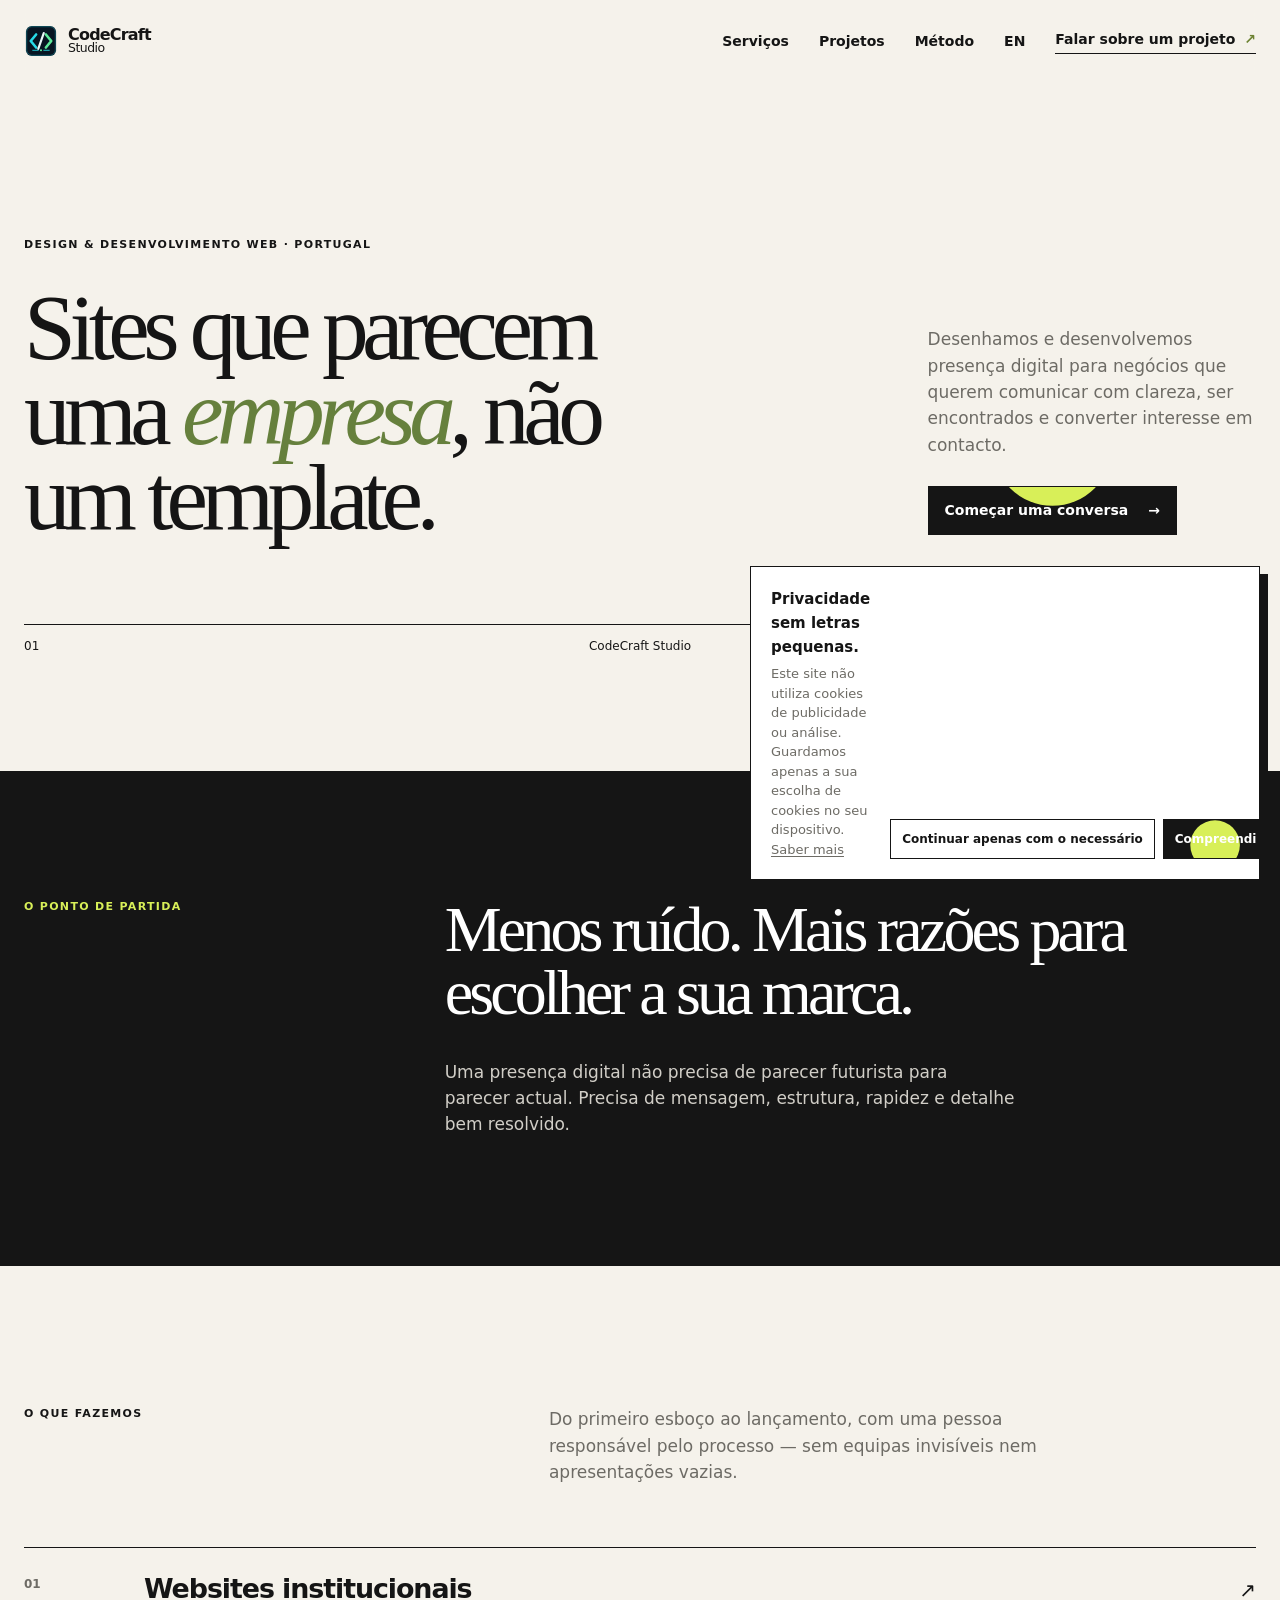
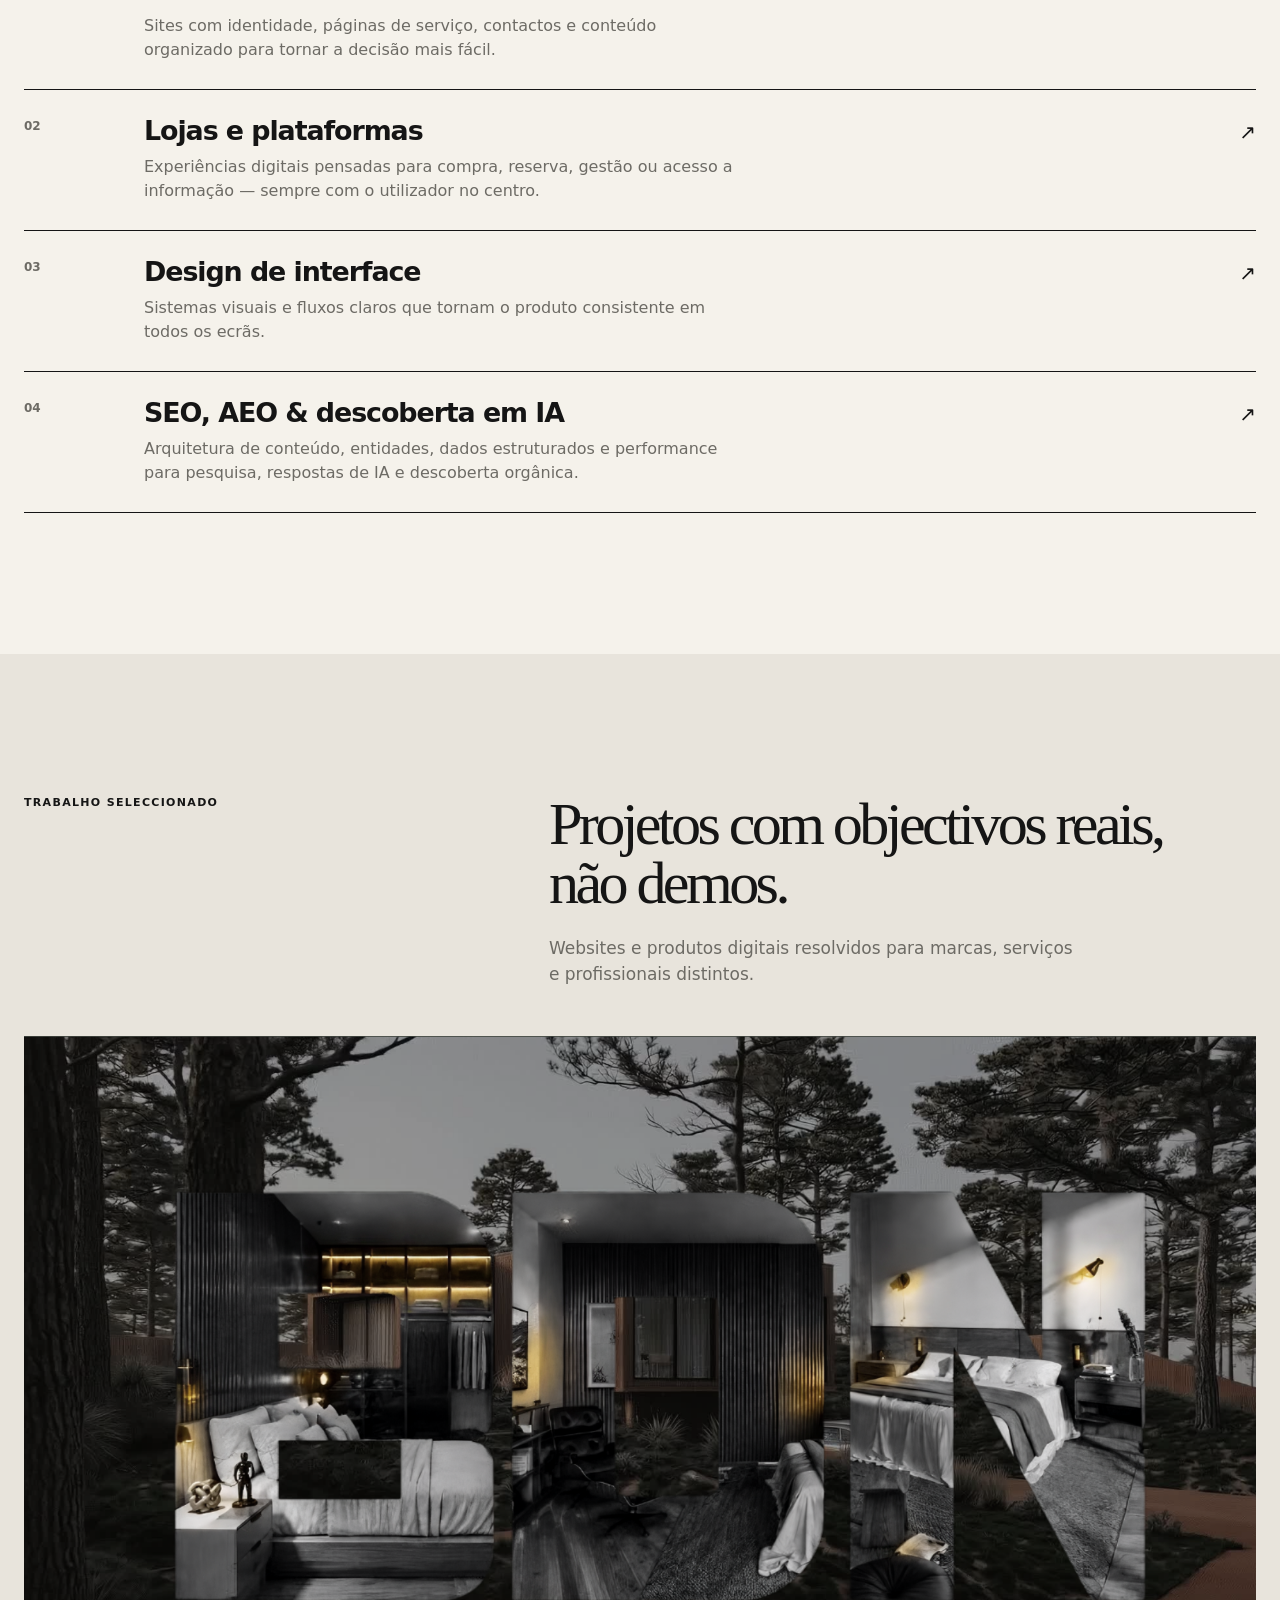
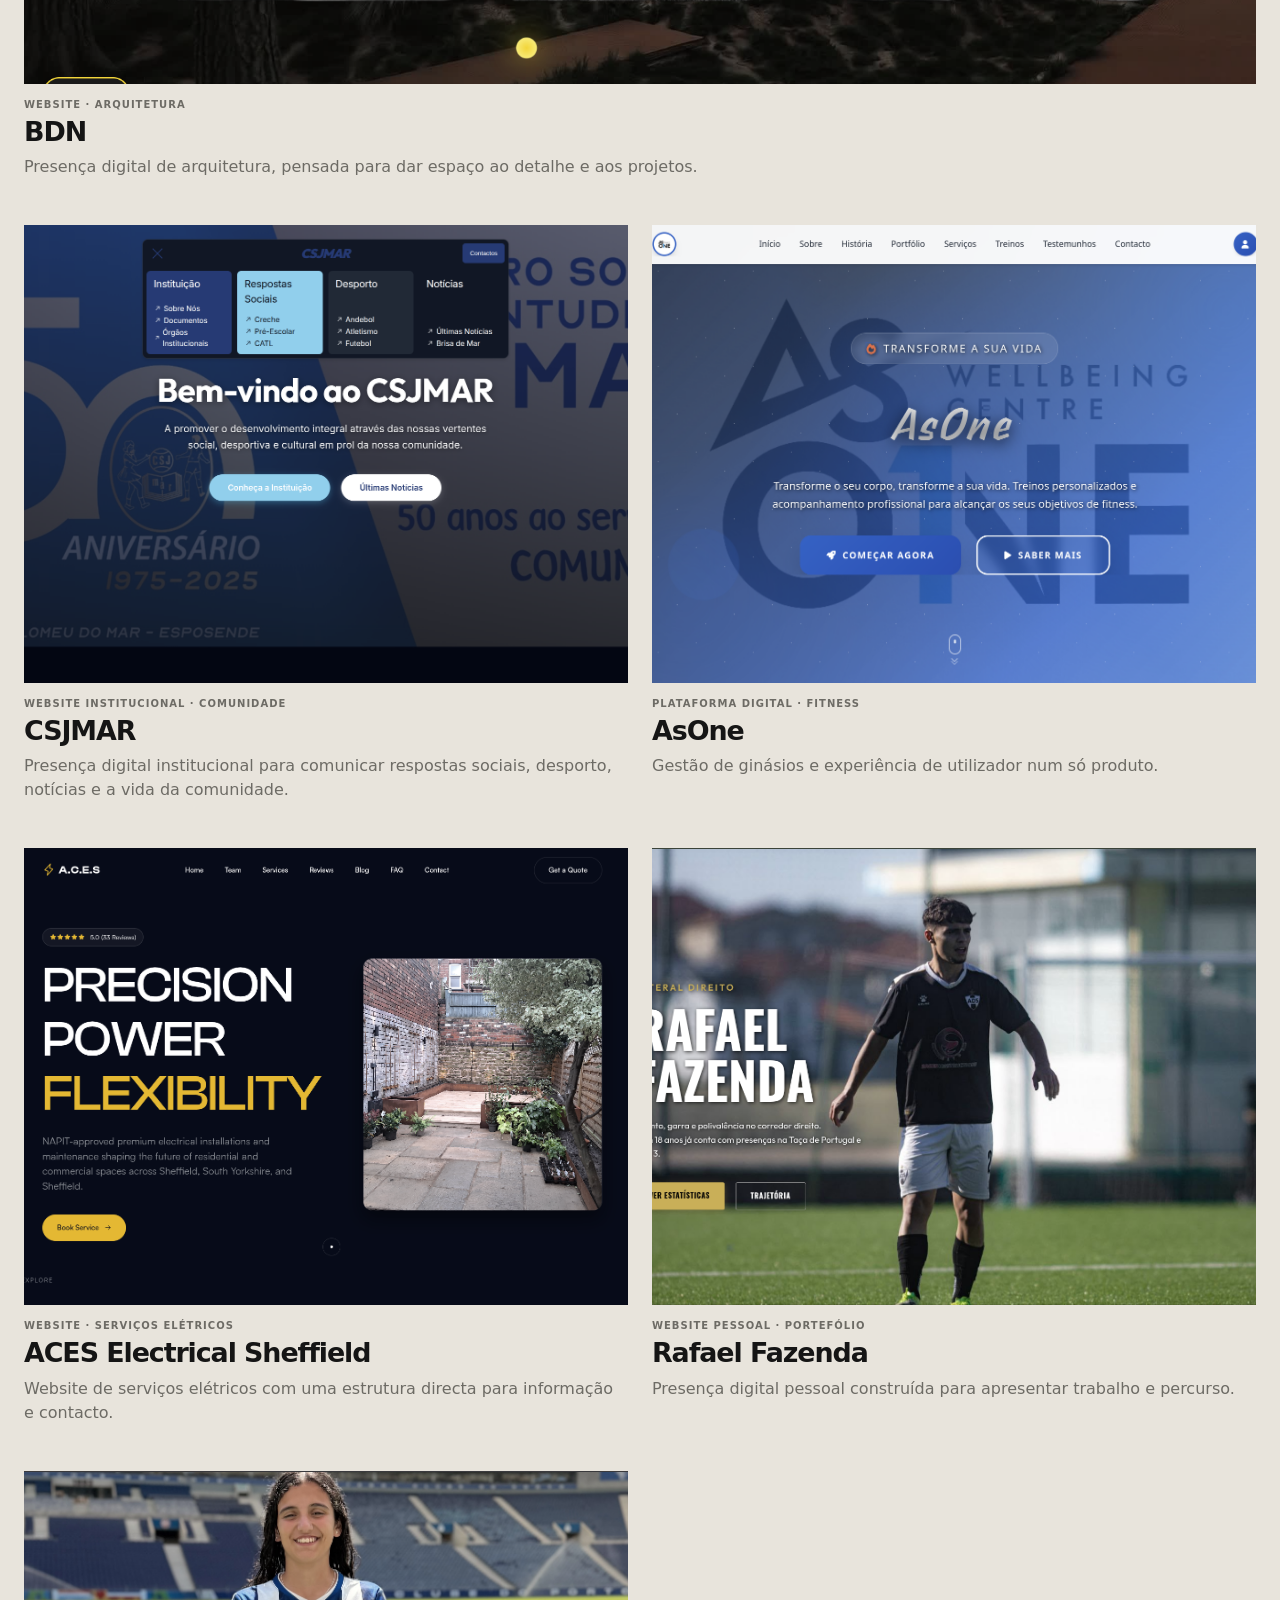
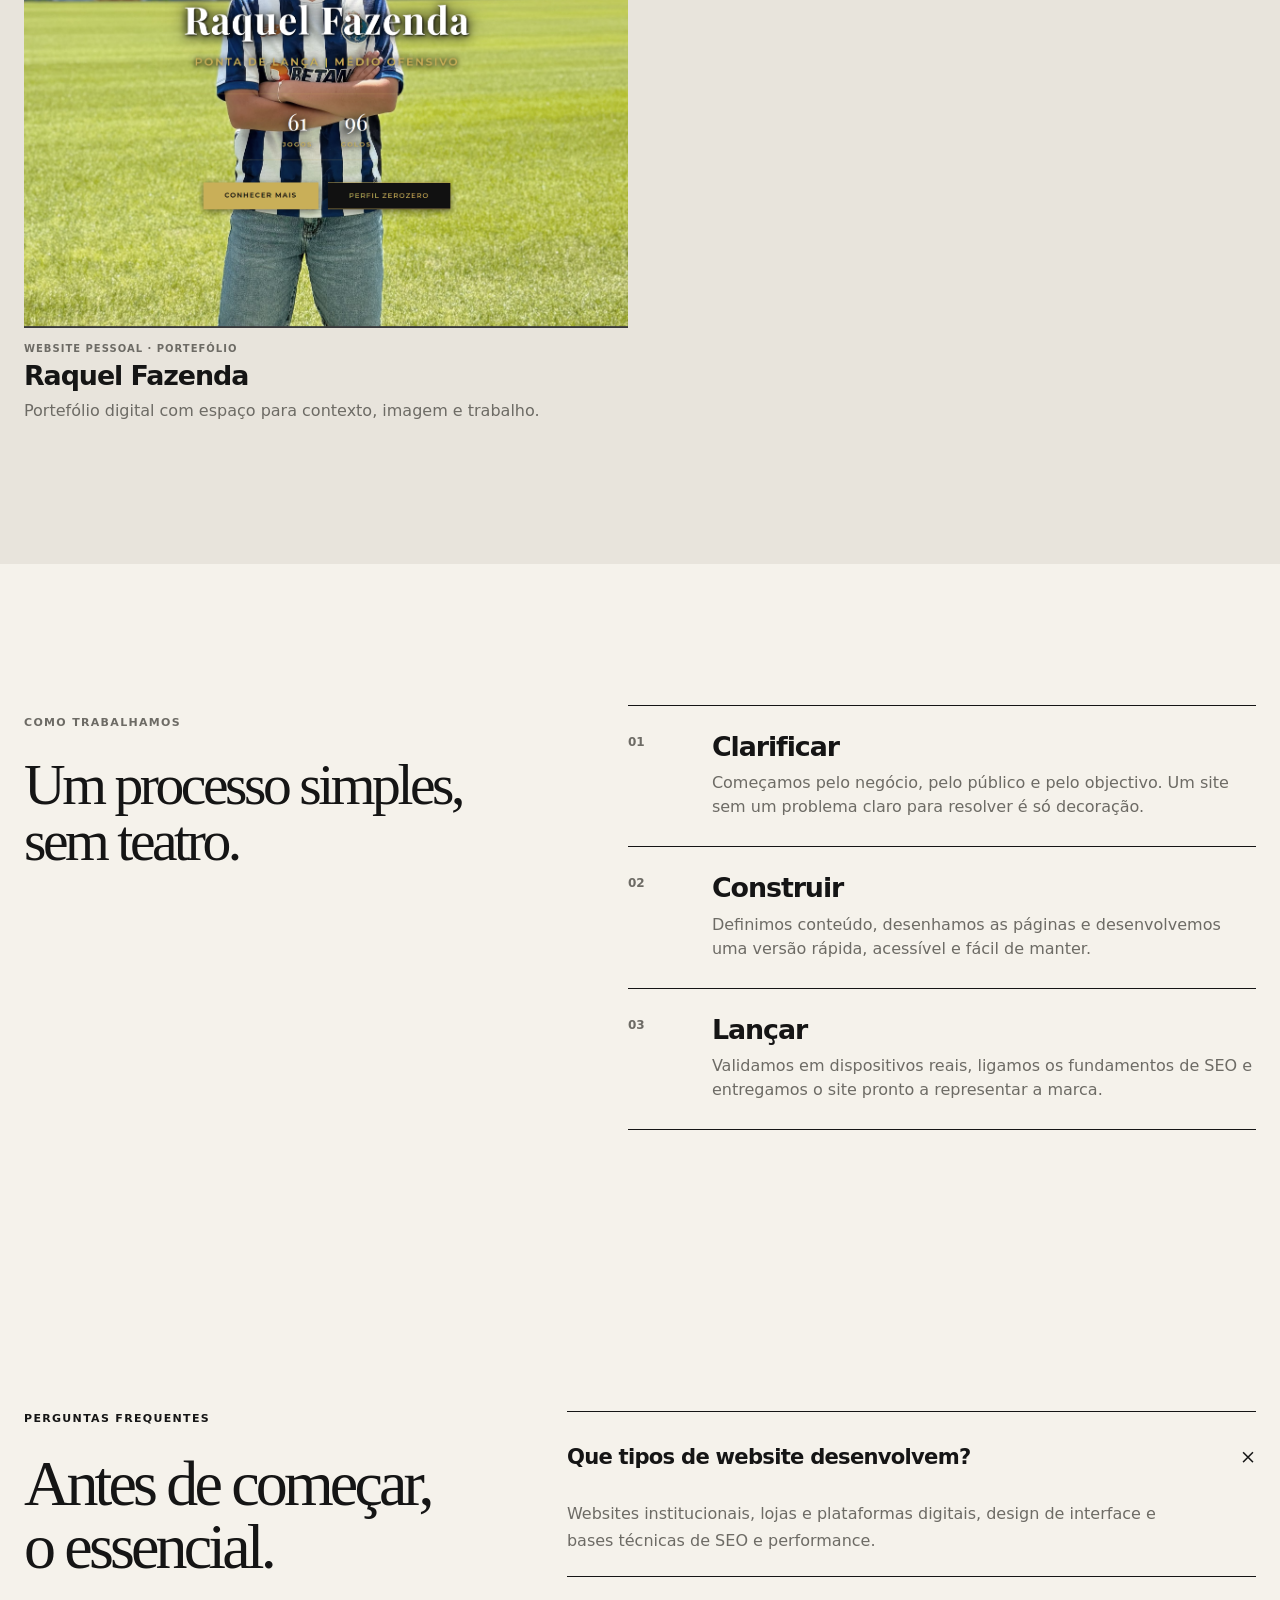
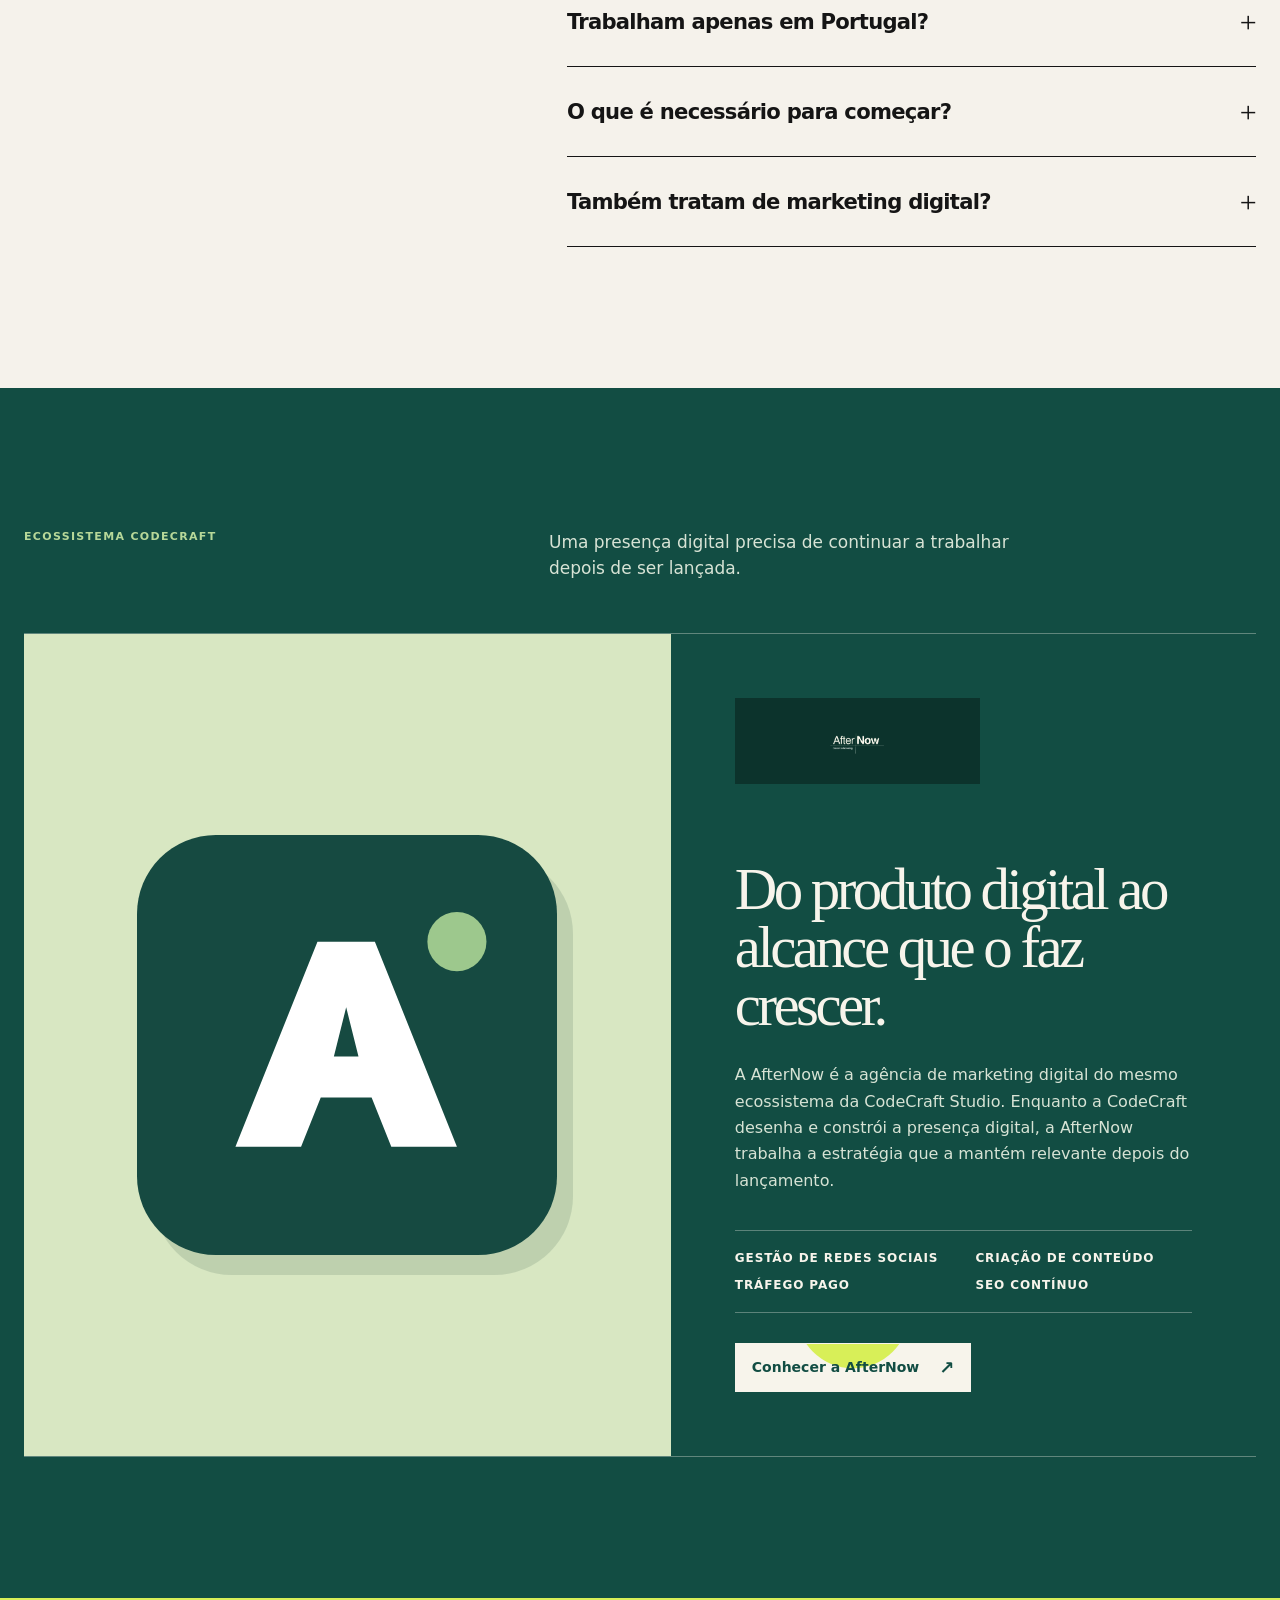
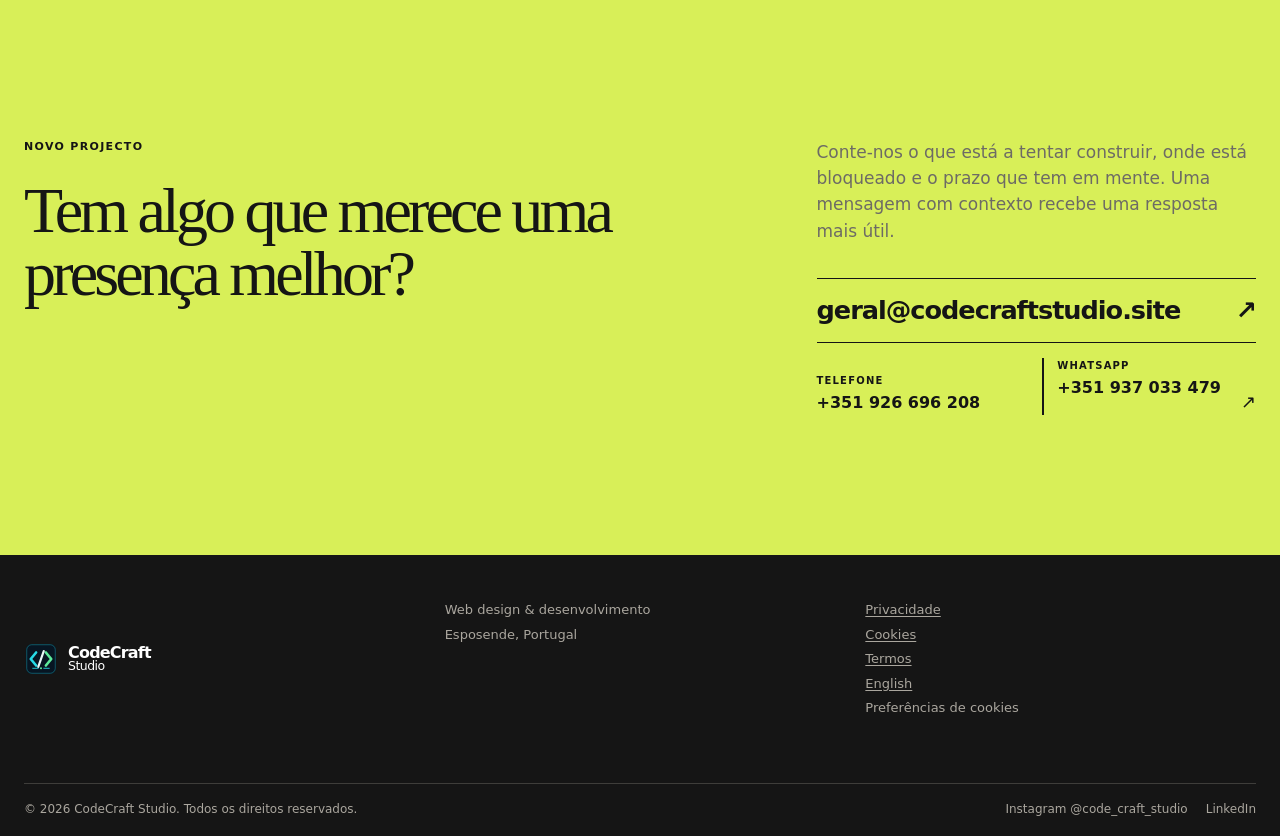
==== commit fe3568eb: "Add files via upload" ====
--- a/index.html
+++ b/index.html
@@ -69,6 +69,7 @@
     </div></section>
     <section id="projetos" class="work section" aria-labelledby="projects-title"><div class="shell"><div class="section-head work-head"><p class="section-label">Trabalho seleccionado</p><div><h2 id="projects-title">Projetos com objectivos reais, não demos.</h2><p>Websites e produtos digitais resolvidos para marcas, serviços e profissionais distintos.</p></div></div><div class="work-grid">
       <a class="project project-featured" href="https://bdn.pt" target="_blank" rel="noopener noreferrer"><figure><img src="bdn-showcase.png" alt="Projeto residencial apresentado pela BDN" loading="eager"></figure><div><span>Website · Arquitetura</span><h3>BDN</h3><p>Presença digital de arquitetura, pensada para dar espaço ao detalhe e aos projetos.</p></div></a>
+      <a class="project" href="https://csjmar.pt" target="_blank" rel="noopener noreferrer"><figure><img src="csjmar.png" alt="Página inicial do CSJMAR" loading="lazy"></figure><div><span>Website institucional · Comunidade</span><h3>CSJMAR</h3><p>Presença digital institucional para comunicar respostas sociais, desporto, notícias e a vida da comunidade.</p></div></a>
       <a class="project" href="https://asone.pt" target="_blank" rel="noopener noreferrer"><figure><img src="asone.png" alt="Página da plataforma AsOne" loading="lazy"></figure><div><span>Plataforma digital · Fitness</span><h3>AsOne</h3><p>Gestão de ginásios e experiência de utilizador num só produto.</p></div></a>
       <a class="project" href="https://acessheffield.co.uk" target="_blank" rel="noopener noreferrer"><figure><img src="aces.png" alt="Website da ACES Electrical Sheffield" loading="lazy"></figure><div><span>Website · Serviços elétricos</span><h3>ACES Electrical Sheffield</h3><p>Website de serviços elétricos com uma estrutura directa para informação e contacto.</p></div></a>
       <a class="project" href="https://rafaelfazenda.me/" target="_blank" rel="noopener noreferrer"><figure><img src="rafael.png" alt="Website pessoal de Rafael Fazenda" loading="lazy"></figure><div><span>Website pessoal · Portefólio</span><h3>Rafael Fazenda</h3><p>Presença digital pessoal construída para apresentar trabalho e percurso.</p></div></a>
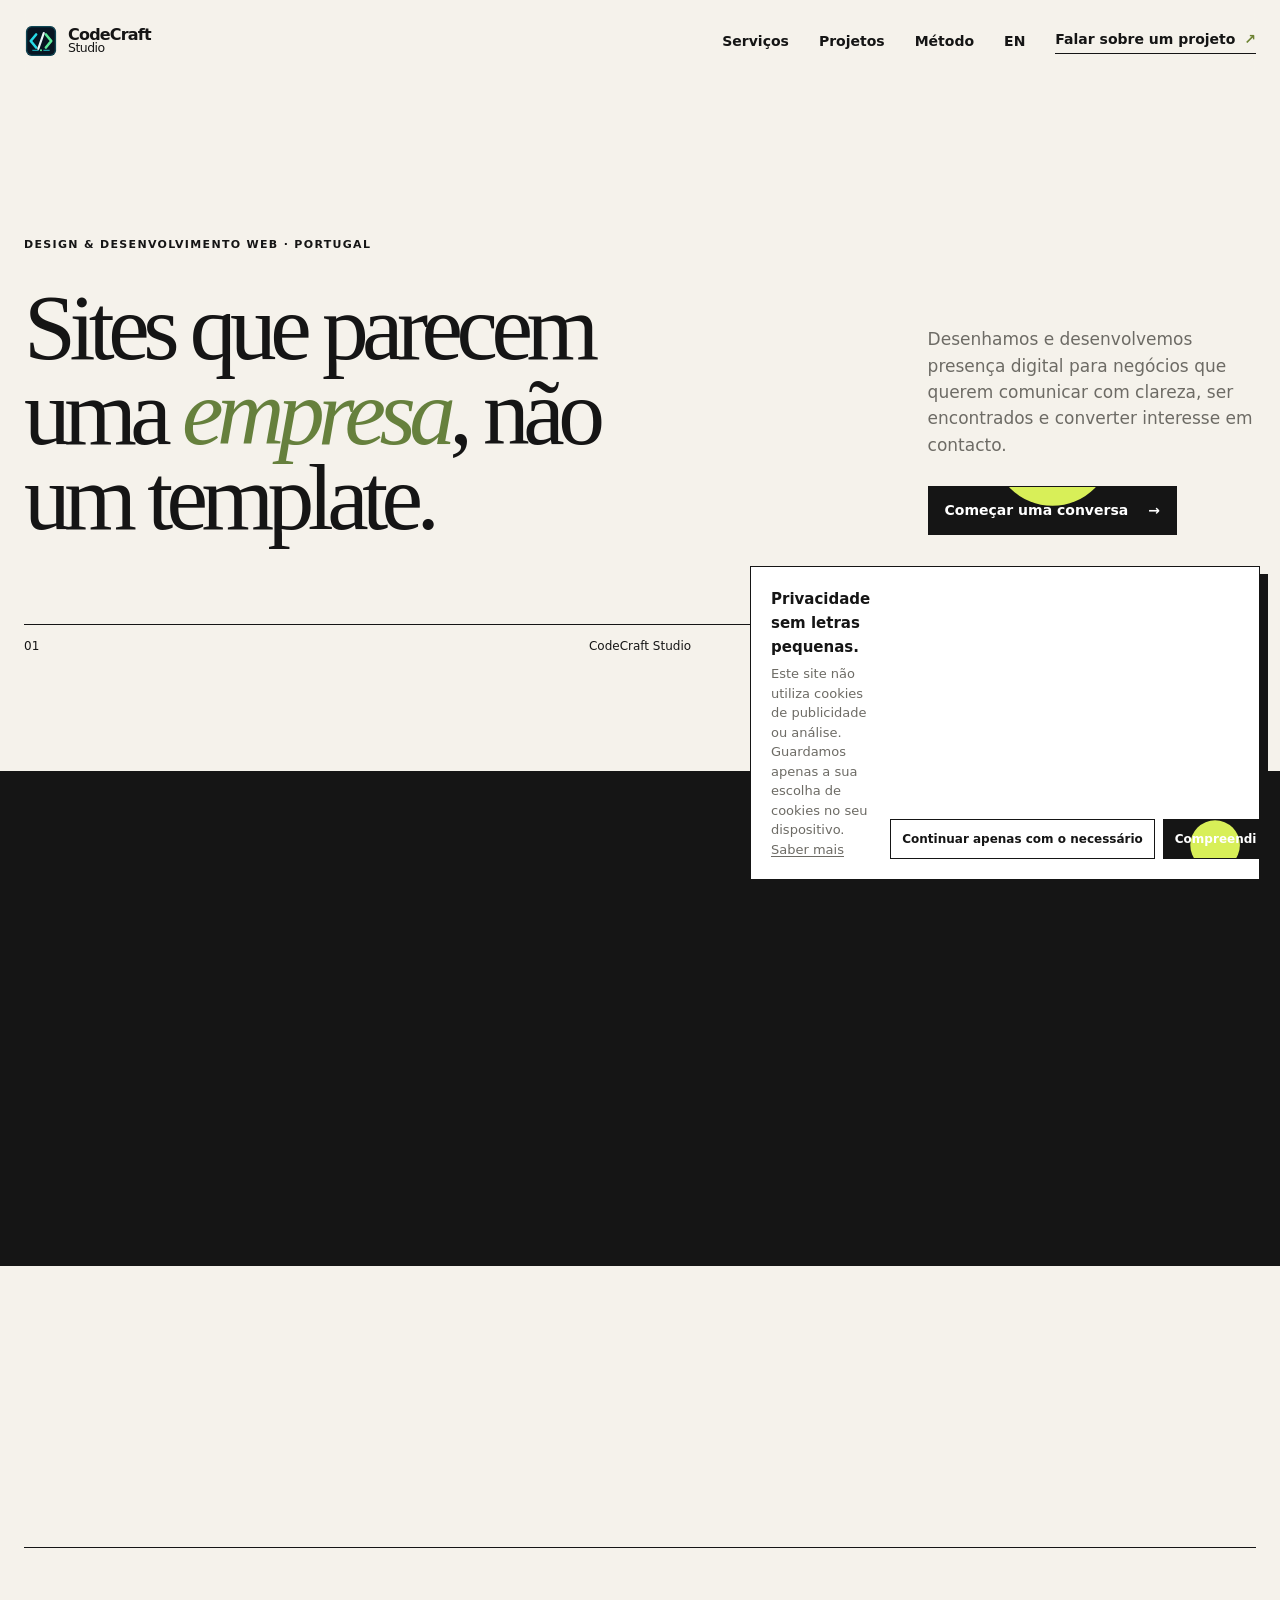
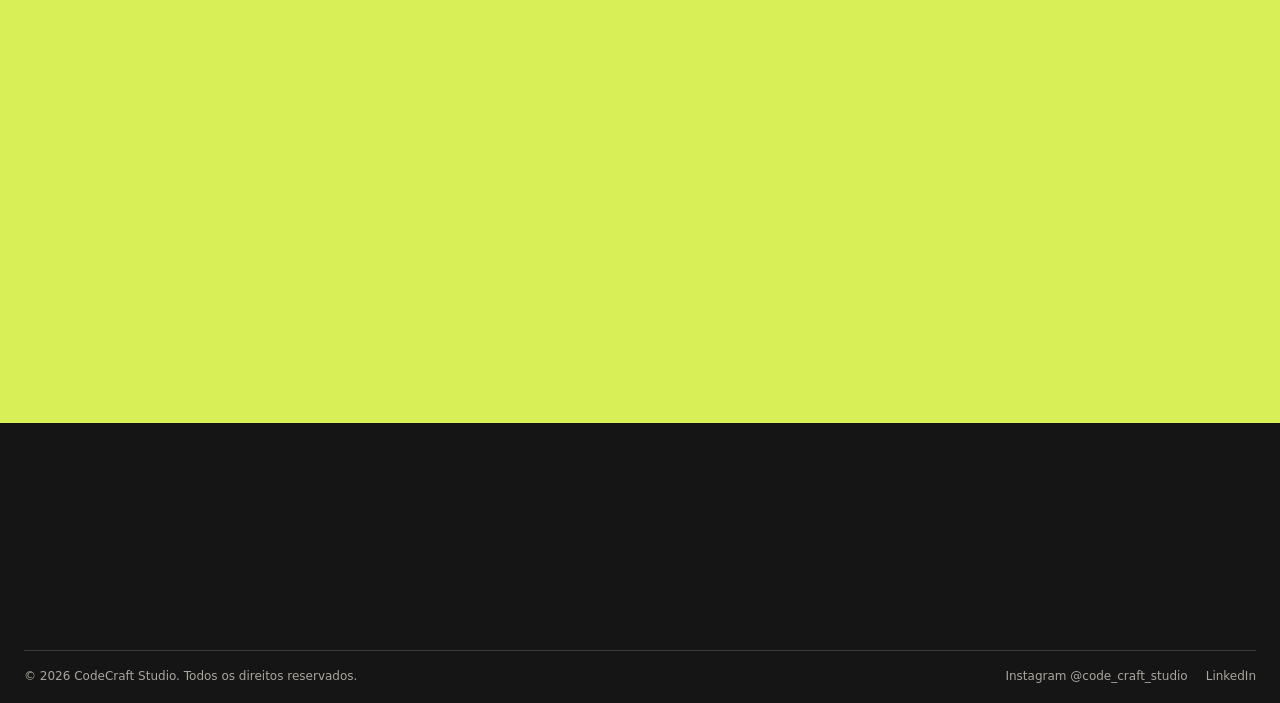
==== commit 4bcd78cd: "Add files via upload" ====
--- a/index.html
+++ b/index.html
@@ -36,6 +36,7 @@
   <link rel="stylesheet" href="mobile-hero-refinement.css">
   <link rel="stylesheet" href="afternow-partnership.css">
   <link rel="stylesheet" href="search-experience.css">
+  <link rel="stylesheet" href="project-carousel.css">
   <script>document.documentElement.classList.add('loader-enabled');window.setTimeout(function(){document.documentElement.classList.remove('loader-enabled')},3500);</script>
   <script type="application/ld+json">[{"@context":"https://schema.org","@type":"ProfessionalService","@id":"https://codecraftstudio.site/#organization","name":"CodeCraft Studio","url":"https://codecraftstudio.site/","logo":"https://codecraftstudio.site/brand-kit/logo-mark.svg","image":"https://codecraftstudio.site/logo2.png","description":"Web design, desenvolvimento e estratégia digital para empresas em Portugal e projetos internacionais.","email":"geral@codecraftstudio.site","telephone":"+351926696208","address":{"@type":"PostalAddress","addressLocality":"Esposende","addressCountry":"PT"},"areaServed":[{"@type":"Country","name":"Portugal"},{"@type":"Place","name":"International (remote)"}],"availableLanguage":["Portuguese","English"],"contactPoint":[{"@type":"ContactPoint","contactType":"project enquiries","telephone":"+351926696208","email":"geral@codecraftstudio.site","availableLanguage":["Portuguese","English"]},{"@type":"ContactPoint","contactType":"WhatsApp","telephone":"+351937033479","availableLanguage":["Portuguese","English"]}],"hasOfferCatalog":{"@type":"OfferCatalog","name":"Serviços digitais","itemListElement":[{"@type":"Offer","itemOffered":{"@type":"Service","name":"Websites institucionais","description":"Websites com identidade, páginas de serviço, contactos e conteúdo organizado."}},{"@type":"Offer","itemOffered":{"@type":"Service","name":"Lojas e plataformas","description":"Experiências digitais para compra, reserva, gestão ou acesso a informação."}},{"@type":"Offer","itemOffered":{"@type":"Service","name":"Design de interface","description":"Sistemas visuais e fluxos claros para produtos digitais."}},{"@type":"Offer","itemOffered":{"@type":"Service","name":"SEO e performance","description":"Fundamentos técnicos, estrutura semântica e velocidade."}}]},"sameAs":["https://www.instagram.com/code_craft_studio","https://www.linkedin.com/in/gil-abreu-51b3b53b0"]},{"@context":"https://schema.org","@type":"WebSite","@id":"https://codecraftstudio.site/#website","url":"https://codecraftstudio.site/","name":"CodeCraft Studio","inLanguage":"pt-PT","publisher":{"@id":"https://codecraftstudio.site/#organization"}},{"@context":"https://schema.org","@type":"FAQPage","mainEntity":[{"@type":"Question","name":"Que tipos de website desenvolve a CodeCraft Studio?","acceptedAnswer":{"@type":"Answer","text":"A CodeCraft Studio desenvolve websites institucionais, lojas e plataformas digitais, design de interface e bases técnicas de SEO e performance."}},{"@type":"Question","name":"A CodeCraft Studio trabalha apenas em Portugal?","acceptedAnswer":{"@type":"Answer","text":"A CodeCraft Studio está sediada em Esposende, Portugal, e trabalha também remotamente em projetos internacionais."}},{"@type":"Question","name":"O que é necessário para começar um projeto?","acceptedAnswer":{"@type":"Answer","text":"Para começar, é útil partilhar o objetivo do negócio, público, conteúdo disponível, prazo e o problema que o website deve resolver."}},{"@type":"Question","name":"Também tratam de marketing digital?","acceptedAnswer":{"@type":"Answer","text":"A CodeCraft Studio foca-se na presença digital. Para redes sociais, conteúdo, tráfego pago e SEO contínuo, a agência associada AfterNow complementa o trabalho."}}]}]</script>
   <script type="application/ld+json">{"@context":"https://schema.org","@type":"Service","name":"SEO, AEO e descoberta em IA","serviceType":"Otimização para motores de pesquisa, respostas e descoberta por IA","provider":{"@id":"https://codecraftstudio.site/#organization"},"areaServed":["Portugal","International (remote)"],"availableLanguage":["Portuguese","English"],"description":"Arquitetura de conteúdo, entidades, dados estruturados e performance para tornar a presença digital mais compreensível em pesquisa e sistemas de IA."}</script>
@@ -67,14 +68,7 @@
       <article><span>03</span><div><h3>Design de interface</h3><p>Sistemas visuais e fluxos claros que tornam o produto consistente em todos os ecrãs.</p></div><span class="service-arrow">↗</span></article>
       <article><span>04</span><div><h3>SEO, AEO & descoberta em IA</h3><p>Arquitetura de conteúdo, entidades, dados estruturados e performance para pesquisa, respostas de IA e descoberta orgânica.</p></div><span class="service-arrow">↗</span></article>
     </div></section>
-    <section id="projetos" class="work section" aria-labelledby="projects-title"><div class="shell"><div class="section-head work-head"><p class="section-label">Trabalho seleccionado</p><div><h2 id="projects-title">Projetos com objectivos reais, não demos.</h2><p>Websites e produtos digitais resolvidos para marcas, serviços e profissionais distintos.</p></div></div><div class="work-grid">
-      <a class="project project-featured" href="https://bdn.pt" target="_blank" rel="noopener noreferrer"><figure><img src="bdn-showcase.png" alt="Projeto residencial apresentado pela BDN" loading="eager"></figure><div><span>Website · Arquitetura</span><h3>BDN</h3><p>Presença digital de arquitetura, pensada para dar espaço ao detalhe e aos projetos.</p></div></a>
-      <a class="project" href="https://csjmar.pt" target="_blank" rel="noopener noreferrer"><figure><img src="csjmar.png" alt="Página inicial do CSJMAR" loading="lazy"></figure><div><span>Website institucional · Comunidade</span><h3>CSJMAR</h3><p>Presença digital institucional para comunicar respostas sociais, desporto, notícias e a vida da comunidade.</p></div></a>
-      <a class="project" href="https://asone.pt" target="_blank" rel="noopener noreferrer"><figure><img src="asone.png" alt="Página da plataforma AsOne" loading="lazy"></figure><div><span>Plataforma digital · Fitness</span><h3>AsOne</h3><p>Gestão de ginásios e experiência de utilizador num só produto.</p></div></a>
-      <a class="project" href="https://acessheffield.co.uk" target="_blank" rel="noopener noreferrer"><figure><img src="aces.png" alt="Website da ACES Electrical Sheffield" loading="lazy"></figure><div><span>Website · Serviços elétricos</span><h3>ACES Electrical Sheffield</h3><p>Website de serviços elétricos com uma estrutura directa para informação e contacto.</p></div></a>
-      <a class="project" href="https://rafaelfazenda.me/" target="_blank" rel="noopener noreferrer"><figure><img src="rafael.png" alt="Website pessoal de Rafael Fazenda" loading="lazy"></figure><div><span>Website pessoal · Portefólio</span><h3>Rafael Fazenda</h3><p>Presença digital pessoal construída para apresentar trabalho e percurso.</p></div></a>
-      <a class="project" href="https://raquelfazenda.me/" target="_blank" rel="noopener noreferrer"><figure><img src="raquel.png" alt="Website pessoal de Raquel Fazenda" loading="lazy"></figure><div><span>Website pessoal · Portefólio</span><h3>Raquel Fazenda</h3><p>Portefólio digital com espaço para contexto, imagem e trabalho.</p></div></a>
-    </div></div></section>
+    <section id="projetos" class="work section" aria-labelledby="projects-title"><div class="shell"><div class="section-head work-head"><p class="section-label">Trabalho seleccionado</p><div><h2 id="projects-title">Projetos com objectivos reais, não demos.</h2><p>Websites e produtos digitais resolvidos para marcas, serviços e profissionais distintos.</p></div></div><div class="project-carousel" data-project-carousel tabindex="0" aria-roledescription="carrossel" aria-label="Projetos selecionados"><div class="project-carousel-stage"><article class="project-slide is-active" data-project-slide aria-hidden="false"><a href="https://bdn.pt" target="_blank" rel="noopener noreferrer"><figure><img src="bdn-showcase.png" alt="Projeto residencial apresentado pela BDN" loading="eager"></figure><div class="project-slide-content"><span>Website · Arquitetura</span><h3>BDN</h3><p>Presença digital de arquitetura, pensada para dar espaço ao detalhe e aos projetos.</p><strong>Ver projeto <i aria-hidden="true">↗</i></strong></div></a></article><article class="project-slide" data-project-slide aria-hidden="true"><a href="https://csjmar.pt" target="_blank" rel="noopener noreferrer" tabindex="-1"><figure><img src="csjmar.png" alt="Página inicial do CSJMAR" loading="lazy"></figure><div class="project-slide-content"><span>Website institucional · Comunidade</span><h3>CSJMAR</h3><p>Presença digital institucional para comunicar respostas sociais, desporto, notícias e a vida da comunidade.</p><strong>Ver projeto <i aria-hidden="true">↗</i></strong></div></a></article><article class="project-slide" data-project-slide aria-hidden="true"><a href="https://asone.pt" target="_blank" rel="noopener noreferrer" tabindex="-1"><figure><img src="asone.png" alt="Página da plataforma AsOne" loading="lazy"></figure><div class="project-slide-content"><span>Plataforma digital · Fitness</span><h3>AsOne</h3><p>Gestão de ginásios e experiência de utilizador num só produto.</p><strong>Ver projeto <i aria-hidden="true">↗</i></strong></div></a></article><article class="project-slide" data-project-slide aria-hidden="true"><a href="https://acessheffield.co.uk" target="_blank" rel="noopener noreferrer" tabindex="-1"><figure><img src="aces.png" alt="Website da ACES Electrical Sheffield" loading="lazy"></figure><div class="project-slide-content"><span>Website · Serviços elétricos</span><h3>ACES Electrical Sheffield</h3><p>Website de serviços elétricos com uma estrutura directa para informação e contacto.</p><strong>Ver projeto <i aria-hidden="true">↗</i></strong></div></a></article><article class="project-slide" data-project-slide aria-hidden="true"><a href="https://rafaelfazenda.me/" target="_blank" rel="noopener noreferrer" tabindex="-1"><figure><img src="rafael.png" alt="Website pessoal de Rafael Fazenda" loading="lazy"></figure><div class="project-slide-content"><span>Website pessoal · Portefólio</span><h3>Rafael Fazenda</h3><p>Presença digital pessoal construída para apresentar trabalho e percurso.</p><strong>Ver projeto <i aria-hidden="true">↗</i></strong></div></a></article><article class="project-slide" data-project-slide aria-hidden="true"><a href="https://raquelfazenda.me/" target="_blank" rel="noopener noreferrer" tabindex="-1"><figure><img src="raquel.png" alt="Website pessoal de Raquel Fazenda" loading="lazy"></figure><div class="project-slide-content"><span>Website pessoal · Portefólio</span><h3>Raquel Fazenda</h3><p>Portefólio digital com espaço para contexto, imagem e trabalho.</p><strong>Ver projeto <i aria-hidden="true">↗</i></strong></div></a></article></div><div class="project-carousel-controls"><div class="project-carousel-count"><span data-carousel-current>01</span><i>/</i><span>06</span></div><p data-carousel-title>BDN</p><div><button type="button" data-carousel-previous aria-label="Projeto anterior">←</button><button type="button" data-carousel-next aria-label="Projeto seguinte">→</button></div></div><div class="project-carousel-pagination" aria-label="Escolher projeto"><button type="button" data-carousel-to="0" aria-current="true"><span>01</span><b>BDN</b></button><button type="button" data-carousel-to="1"><span>02</span><b>CSJMAR</b></button><button type="button" data-carousel-to="2"><span>03</span><b>AsOne</b></button><button type="button" data-carousel-to="3"><span>04</span><b>ACES</b></button><button type="button" data-carousel-to="4"><span>05</span><b>Rafael</b></button><button type="button" data-carousel-to="5"><span>06</span><b>Raquel</b></button></div></div></div></section>
     <section id="metodo" class="method shell section"><div class="method-title"><p class="section-label">Como trabalhamos</p><h2>Um processo simples, sem teatro.</h2></div><ol>
       <li><span>01</span><div><h3>Clarificar</h3><p>Começamos pelo negócio, pelo público e pelo objectivo. Um site sem um problema claro para resolver é só decoração.</p></div></li>
       <li><span>02</span><div><h3>Construir</h3><p>Definimos conteúdo, desenhamos as páginas e desenvolvemos uma versão rápida, acessível e fácil de manter.</p></div></li>
@@ -92,5 +86,6 @@
   <script src="motion.js"></script>
   <script src="mobile-experience.js"></script>
   <script src="loader.js"></script>
+  <script src="project-carousel.js"></script>
 </body>
 </html>
--- a/project-carousel.css
+++ b/project-carousel.css
@@ -0,0 +1 @@
+.project-carousel{--carousel-ink:#f7f6f1;position:relative}.project-carousel-stage{position:relative;min-height:clamp(470px,58vw,710px);overflow:hidden;background:#071522;border-radius:28px;isolation:isolate;box-shadow:0 28px 60px rgba(21,21,21,.13)}.project-slide{position:absolute;z-index:0;inset:0;opacity:0;pointer-events:none;transform:translate3d(9%,0,0) scale(.965);filter:blur(12px);transition:opacity 1s ease,transform 1.15s cubic-bezier(.16,1,.3,1),filter .9s ease}.project-slide.is-active{z-index:2;opacity:1;pointer-events:auto;transform:translate3d(0,0,0) scale(1);filter:none}.project-slide.is-before{transform:translate3d(-9%,0,0) scale(.965)}.project-slide>a{display:block;width:100%;height:100%;color:var(--carousel-ink);text-decoration:none}.project-slide figure{position:absolute;inset:0;margin:0}.project-slide figure::after{content:"";position:absolute;inset:0;background:linear-gradient(90deg,rgba(4,12,27,.83) 0%,rgba(4,12,27,.27) 53%,rgba(4,12,27,.1) 100%),linear-gradient(0deg,rgba(4,12,27,.65) 0%,transparent 54%)}.project-slide img{display:block;width:100%;height:100%;object-fit:cover;object-position:center;filter:saturate(.9) contrast(1.04);transform:scale(1.035);transition:transform 6s cubic-bezier(.16,1,.3,1),filter 1s ease}.project-slide.is-active img{transform:scale(1)}.project-slide:hover img{filter:saturate(1.08) contrast(1.02)}.project-slide-content{position:absolute;z-index:1;left:clamp(26px,5vw,70px);right:clamp(26px,5vw,70px);bottom:clamp(28px,5.5vw,72px);max-width:590px}.project-slide-content>span{display:block;margin-bottom:14px;color:#95f0f1;font-size:10px;font-weight:800;letter-spacing:.14em;text-transform:uppercase}.project-slide-content h3{margin:0;font-family:var(--serif);font-size:clamp(52px,7.2vw,108px);font-weight:400;letter-spacing:-.075em;line-height:.84}.project-slide-content p{max-width:490px;margin:18px 0 0;color:rgba(247,246,241,.82);font-size:clamp(15px,1.5vw,18px);line-height:1.55}.project-slide-content strong{display:inline-flex;align-items:center;gap:18px;margin-top:27px;padding:11px 0;border-top:1px solid rgba(247,246,241,.7);border-bottom:1px solid rgba(247,246,241,.7);font-size:13px;letter-spacing:.01em}.project-slide-content i{font-size:20px;font-style:normal}.project-carousel-controls{display:grid;grid-template-columns:1fr 1fr 1fr;align-items:center;gap:24px;padding:22px 2px 18px}.project-carousel-count{display:flex;align-items:baseline;gap:7px;font-size:12px;font-weight:800;letter-spacing:.08em}.project-carousel-count>span:first-child{font-size:20px;letter-spacing:-.05em}.project-carousel-count i{font-style:normal;color:var(--muted)}.project-carousel-controls p{margin:0;text-align:center;font-family:var(--serif);font-size:22px;letter-spacing:-.04em}.project-carousel-controls>div:last-child{display:flex;justify-content:flex-end;gap:8px}.project-carousel-controls button{display:grid;width:46px;height:40px;place-items:center;border:1px solid var(--ink);background:transparent;color:var(--ink);cursor:pointer;font-size:19px;transition:background .35s ease,color .35s ease,transform .35s cubic-bezier(.16,1,.3,1)}.project-carousel-controls button:hover{background:var(--ink);color:var(--paper);transform:translateY(-2px)}.project-carousel-pagination{display:grid;grid-template-columns:repeat(6,1fr);gap:7px;border-top:1px solid var(--ink);padding-top:14px}.project-carousel-pagination button{display:flex;min-width:0;flex-direction:column;gap:3px;border:0;border-top:2px solid transparent;padding:8px 0;background:transparent;color:var(--muted);cursor:pointer;text-align:left;transition:color .35s ease,border-color .35s ease}.project-carousel-pagination button span{font-size:10px;font-weight:800;letter-spacing:.1em}.project-carousel-pagination button b{overflow:hidden;font-size:13px;font-weight:750;line-height:1.1;text-overflow:ellipsis;white-space:nowrap}.project-carousel-pagination button[aria-current="true"]{border-color:var(--ink);color:var(--ink)}.project-carousel:focus-visible{outline:2px solid #66803d;outline-offset:10px}@media (max-width:720px){.project-carousel-stage{min-height:560px;border-radius:18px}.project-slide figure::after{background:linear-gradient(0deg,rgba(4,12,27,.86) 0%,rgba(4,12,27,.14) 75%)}.project-slide-content{left:24px;right:24px;bottom:27px}.project-slide-content h3{font-size:clamp(50px,14vw,70px)}.project-slide-content p{font-size:14px}.project-slide-content strong{margin-top:20px}.project-carousel-controls{grid-template-columns:1fr auto;padding:17px 0}.project-carousel-controls p{display:none}.project-carousel-pagination{display:flex;gap:8px;overflow-x:auto;padding-bottom:4px}.project-carousel-pagination button{flex:0 0 72px}.project-carousel-pagination button b{font-size:11px}.project-carousel-controls button{width:44px;height:39px}}@media (prefers-reduced-motion:reduce){.project-slide,.project-slide img,.project-carousel-controls button,.project-carousel-pagination button{transition:none}}
